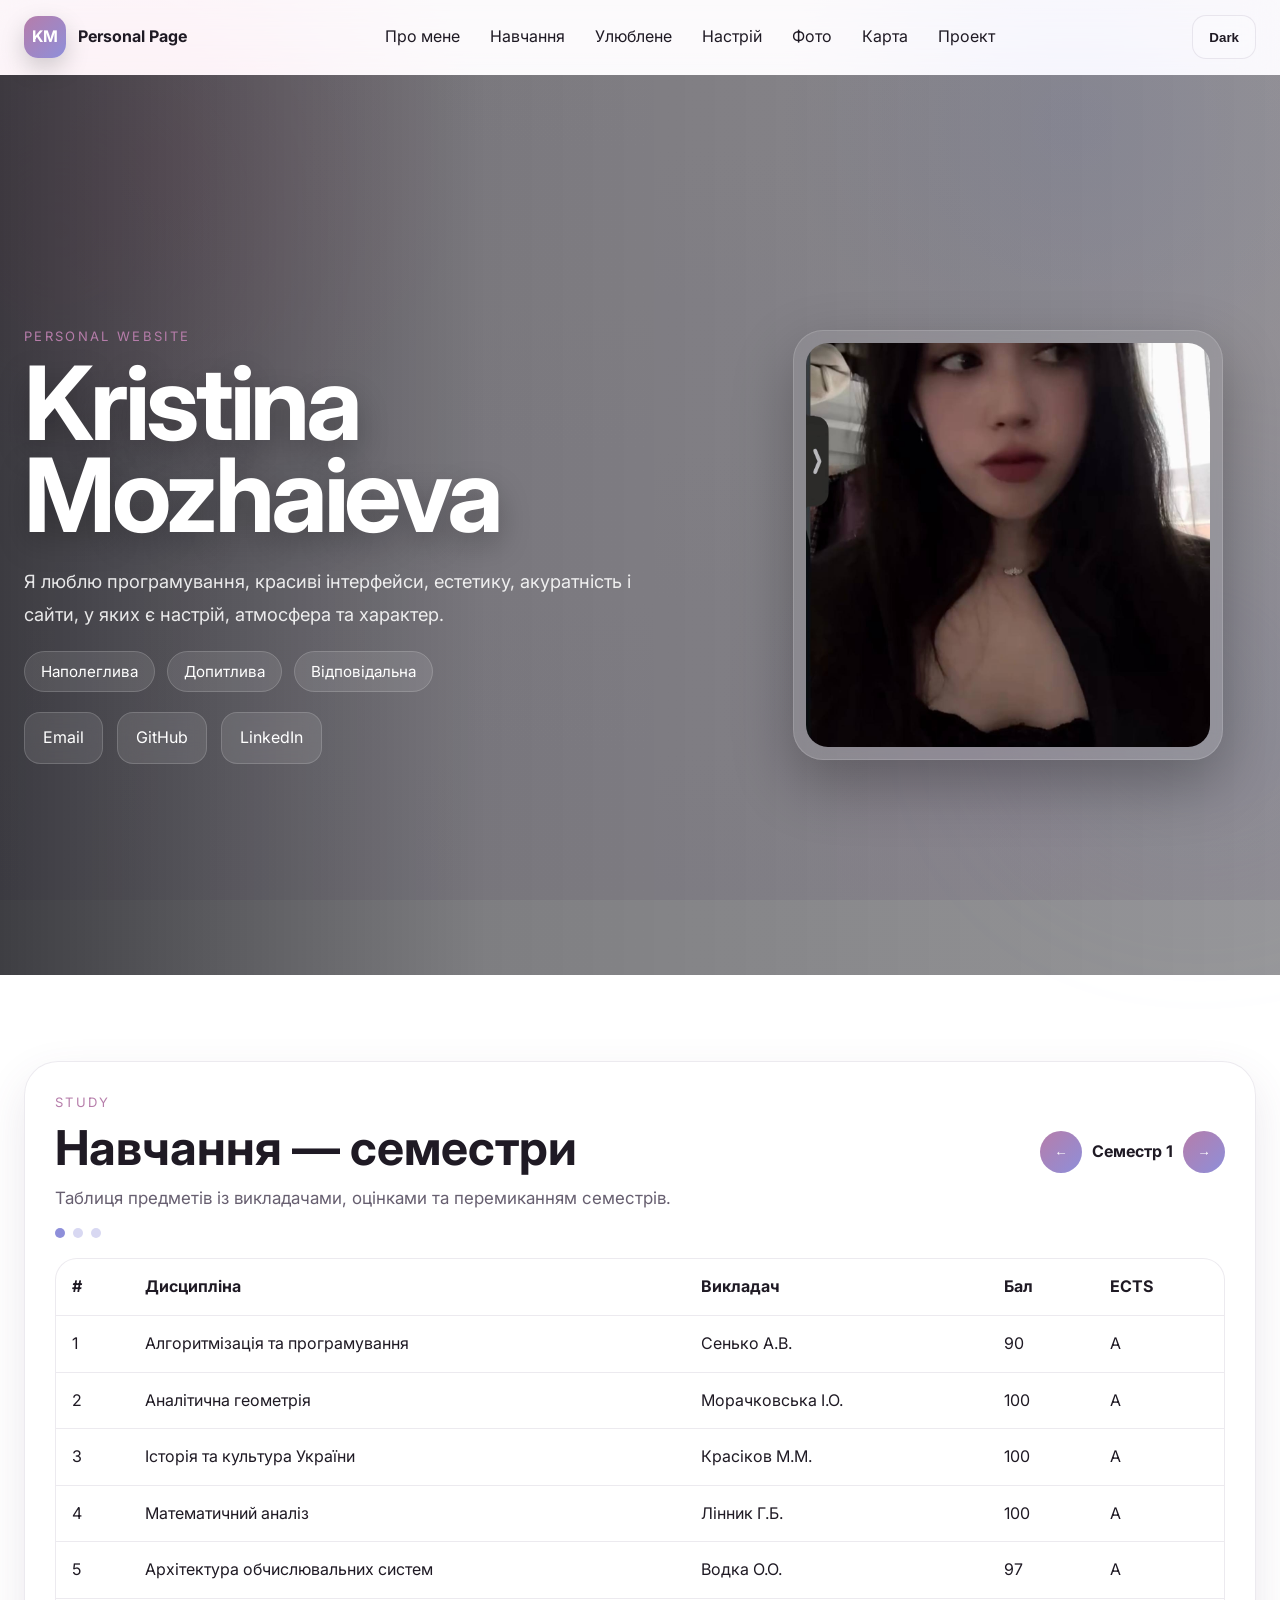
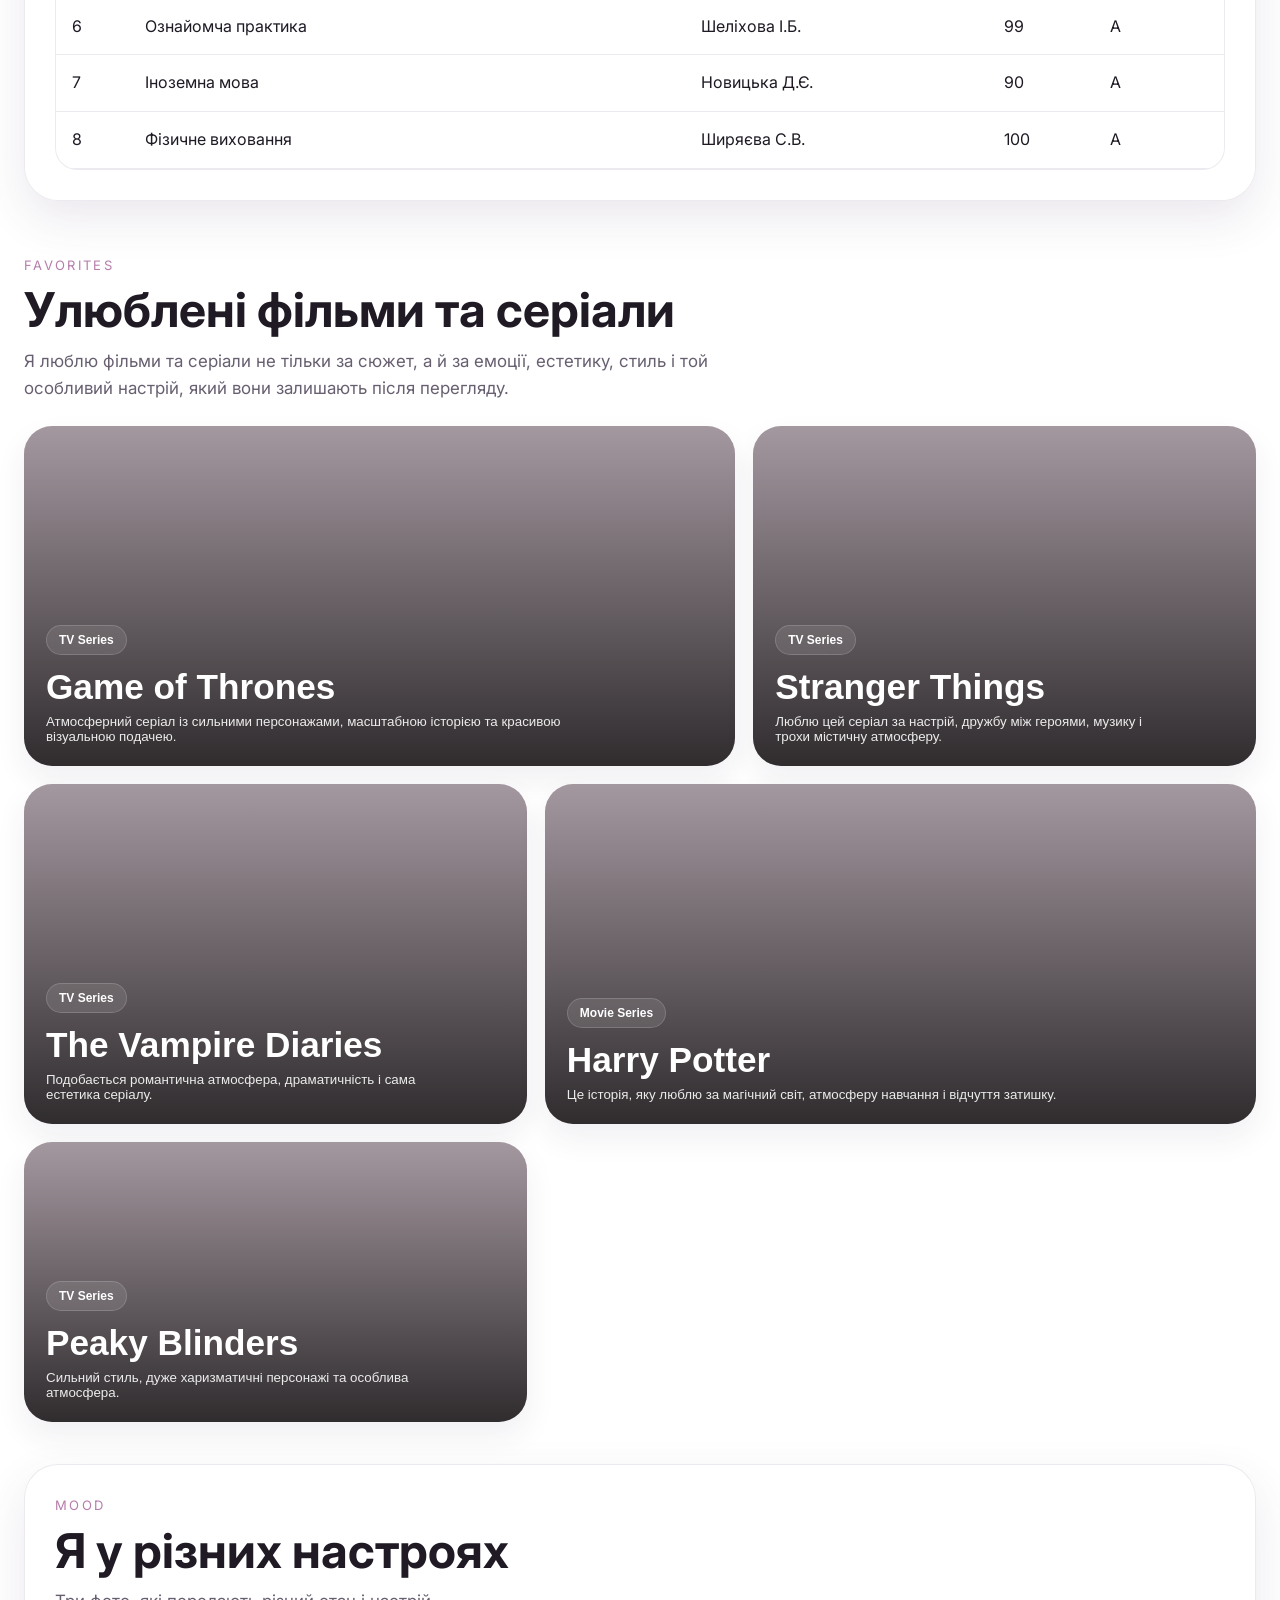
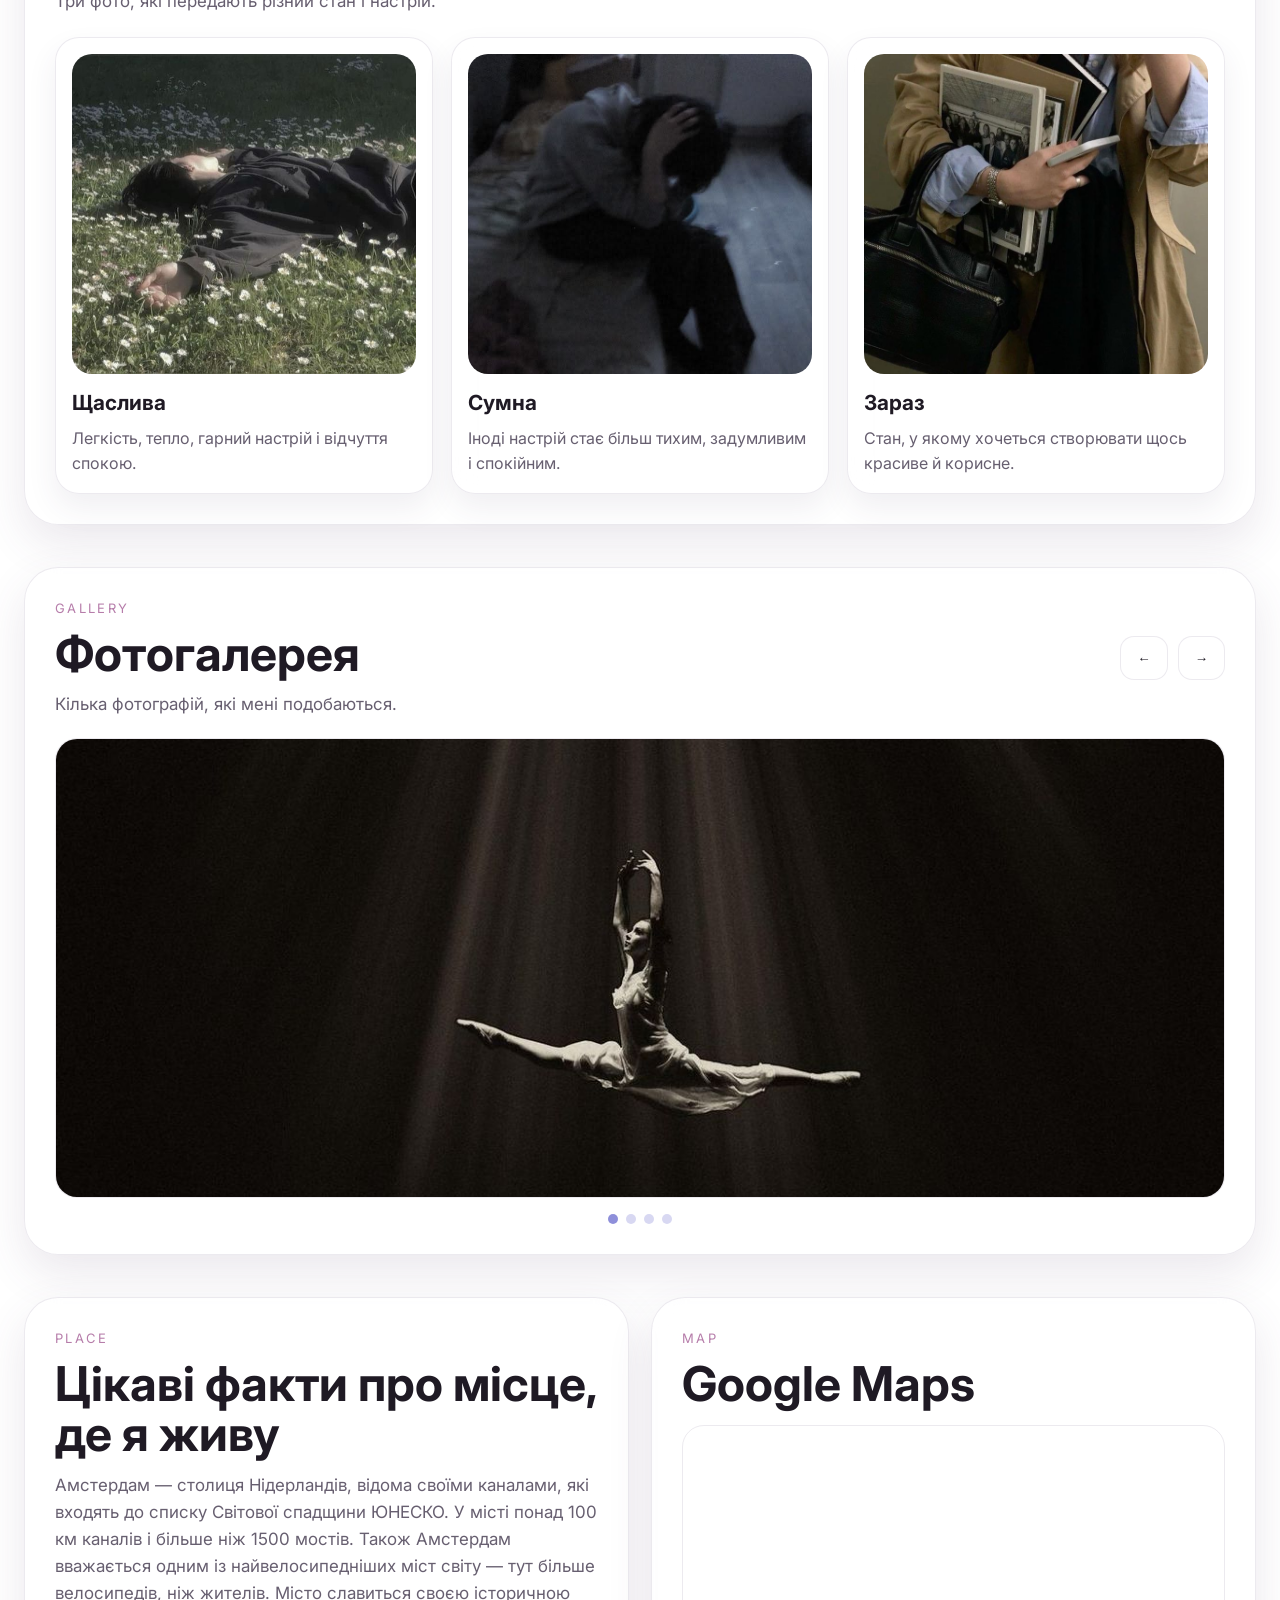
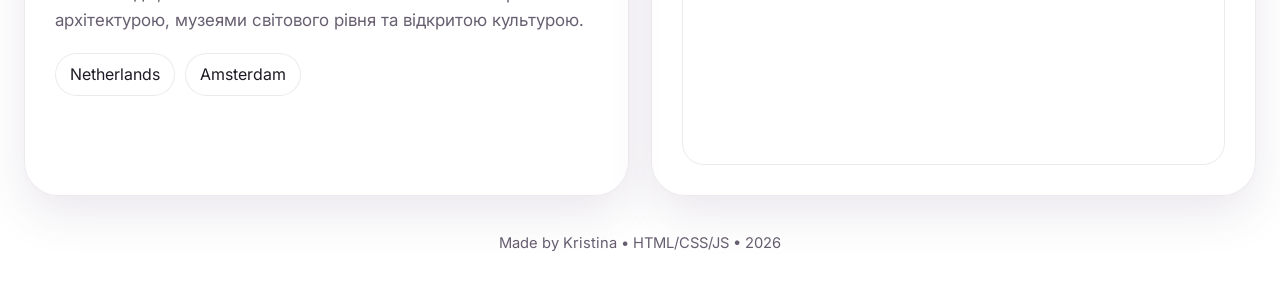
==== index.html @ d5c2a1b5 "Add projects desctiption" ====
<!doctype html>
<html lang="uk">
<head>
  <meta charset="utf-8">
  <meta name="viewport" content="width=device-width, initial-scale=1">
  <title>Kristina Mozhaieva | Personal Website</title>
  <meta
    name="description"
    content="Особиста сторінка Крістіни Можаєвої: навчання, улюблені фільми, настрій, фотогалерея та карта."
  >

  <link rel="preconnect" href="https://fonts.googleapis.com">
  <link rel="preconnect" href="https://fonts.gstatic.com" crossorigin>
  <link
    href="https://fonts.googleapis.com/css2?family=Inter:wght@400;500;600;700&display=swap"
    rel="stylesheet"
  >

  <link rel="stylesheet" href="styles.css">
  <script src="script.js" defer></script>
</head>

<body class="theme-light">
  <header class="topbar" id="top">
    <div class="container topbar__inner">
      <a class="brand" href="#top" aria-label="На початок">
        <span class="brand__logo">KM</span>
        <span class="brand__text">Personal Page</span>
      </a>

      <nav class="nav" id="siteNav" aria-label="Навігація">
        <a href="#about">Про мене</a>
        <a href="#study">Навчання</a>
        <a href="#favorites">Улюблене</a>
        <a href="#moods">Настрій</a>
        <a href="#slideshow">Фото</a>
        <a href="#place">Карта</a>
        <a href="project.html">Проект</a>
      </nav>

      <div class="actions">
        <button
          class="btn btn--ghost"
          id="themeBtn"
          type="button"
          aria-pressed="false"
        >
          <span id="themeBtnText">Dark</span>
        </button>

        <button
          class="burger"
          id="burgerBtn"
          type="button"
          aria-label="Відкрити меню"
          aria-expanded="false"
          aria-controls="siteNav"
        >
          <span></span>
          <span></span>
          <span></span>
        </button>
      </div>
    </div>
  </header>

  <main>
    <!-- HERO -->
    <section class="hero" id="about">
      <div class="hero__bg" aria-hidden="true">
        <video class="hero__bgVideo" autoplay muted loop playsinline>
          <source src="video/hero-bg.mp4" type="video/mp4">
        </video>
        <div class="hero__bgOverlay"></div>
      </div>

      <div class="container hero__container">
        <div class="hero__content reveal">
          <div class="hero__left">
            <p class="sectionKicker">Personal Website</p>

            <h1 class="hero__title">
              Kristina<br>Mozhaieva
            </h1>

            <p class="hero__lead">
              Я люблю програмування, красиві інтерфейси, естетику, акуратність і сайти,
              у яких є настрій, атмосфера та характер.
            </p>

            <ul class="hero__chips" aria-label="Мої якості">
              <li><span>Наполеглива</span></li>
              <li><span>Допитлива</span></li>
              <li><span>Відповідальна</span></li>
            </ul>

            <div class="hero__links" aria-label="Мої посилання">
              <a href="mailto:kristinamozaeva776@gmail.com">Email</a>
              <a href="https://github.com/krikatletka" target="_blank" rel="noreferrer">GitHub</a>
              <a href="https://www.linkedin.com/in/kristina-mozhaieva-5092183a5/" target="_blank" rel="noreferrer">LinkedIn</a>
            </div>
          </div>

          <div class="hero__photoWrap reveal">
            <figure class="hero__photo">
              <img src="img/me.jpg" alt="Kristina Mozhaieva" loading="lazy">
            </figure>
          </div>
        </div>
      </div>
    </section>

    <div class="container pageFlow">
      <!-- STUDY -->
      <section class="section reveal" id="study" aria-labelledby="study-title">
        <div class="softSection">
          <div class="section__head">
            <div>
              <p class="sectionKicker">Study</p>
              <h2 class="sectionTitle" id="study-title">Навчання — семестри</h2>
              <p class="sectionText">
                Таблиця предметів із викладачами, оцінками та перемиканням семестрів.
              </p>
            </div>

            <div class="segmented" role="group" aria-label="Перемикач семестрів">
              <button class="segbtn" id="semPrev" type="button" aria-label="Попередній семестр">←</button>
              <div class="seglabel" id="semLabel">Семестр 1</div>
              <button class="segbtn" id="semNext" type="button" aria-label="Наступний семестр">→</button>
            </div>
          </div>

          <div class="dots" id="semDots" aria-label="Семестри"></div>

          <div class="tableWrap" role="region" aria-label="Таблиця предметів" tabindex="0">
            <table class="table">
              <thead>
                <tr>
                  <th scope="col">#</th>
                  <th scope="col">Дисципліна</th>
                  <th scope="col">Викладач</th>
                  <th scope="col">Бал</th>
                  <th scope="col">ECTS</th>
                </tr>
              </thead>
              <tbody id="studyBody"></tbody>
            </table>
          </div>
        </div>
      </section>

      <!-- FAVORITES -->
      <section class="cinema section reveal" id="favorites" aria-labelledby="favorites-title">
        <div class="cinema__intro">
          <p class="sectionKicker">Favorites</p>
          <h2 class="sectionTitle" id="favorites-title">Улюблені фільми та серіали</h2>
          <p class="sectionText">
            Я люблю фільми та серіали не тільки за сюжет, а й за емоції, естетику,
            стиль і той особливий настрій, який вони залишають після перегляду.
          </p>
        </div>

        <div class="movieGrid" id="favList" aria-live="polite"></div>
      </section>

      <!-- MOODS -->
      <section class="section reveal" id="moods" aria-labelledby="moods-title">
        <div class="softSection">
          <div class="section__head">
            <div>
              <p class="sectionKicker">Mood</p>
              <h2 class="sectionTitle" id="moods-title">Я у різних настроях</h2>
              <p class="sectionText">Три фото, які передають різний стан і настрій.</p>
            </div>
          </div>

          <div class="moodGrid">
            <figure class="photoCard lift">
              <div class="photo">
                <img src="img/happy.jpg" alt="Щасливий настрій" loading="lazy">
              </div>
              <figcaption>
                <strong>Щаслива</strong>
                <p class="muted">Легкість, тепло, гарний настрій і відчуття спокою.</p>
              </figcaption>
            </figure>

            <figure class="photoCard lift">
              <div class="photo">
                <img src="img/sad.jpg" alt="Сумний настрій" loading="lazy">
              </div>
              <figcaption>
                <strong>Сумна</strong>
                <p class="muted">Іноді настрій стає більш тихим, задумливим і спокійним.</p>
              </figcaption>
            </figure>

            <figure class="photoCard lift">
              <div class="photo">
                <img src="img/now.jpg" alt="Мій настрій зараз" loading="lazy">
              </div>
              <figcaption>
                <strong>Зараз</strong>
                <p class="muted">Стан, у якому хочеться створювати щось красиве й корисне.</p>
              </figcaption>
            </figure>
          </div>
        </div>
      </section>

      <!-- SLIDESHOW -->
      <section class="section reveal" id="slideshow" aria-labelledby="slideshow-title">
        <div class="softSection">
          <div class="section__head">
            <div>
              <p class="sectionKicker">Gallery</p>
              <h2 class="sectionTitle" id="slideshow-title">Фотогалерея</h2>
              <p class="sectionText">Кілька фотографій, які мені подобаються.</p>
            </div>

            <div class="sliderBtns" role="group" aria-label="Керування слайдером">
              <button class="btn btn--ghost" id="slidePrev" type="button" aria-label="Попередній слайд">←</button>
              <button class="btn btn--ghost" id="slideNext" type="button" aria-label="Наступний слайд">→</button>
            </div>
          </div>

          <div class="slider">
            <div class="slider__viewport" id="sliderViewport" aria-live="polite">
              <img class="slide is-active" src="img/slide1.jpg" alt="Слайд 1" loading="lazy">
              <img class="slide" src="img/slide2.jpg" alt="Слайд 2" loading="lazy">
              <img class="slide" src="img/slide3.jpg" alt="Слайд 3" loading="lazy">
              <img class="slide" src="img/slide4.jpg" alt="Слайд 4" loading="lazy">
            </div>

            <div class="dots dots--center" id="slideDots" aria-label="Навігація слайдера"></div>
          </div>
        </div>
      </section>

      <!-- PLACE -->
      <section class="section reveal" id="place" aria-labelledby="place-title">
        <div class="grid placeGrid">
          <div class="softSection">
            <p class="sectionKicker">Place</p>
            <h2 class="sectionTitle" id="place-title">Цікаві факти про місце, де я живу</h2>
            <p class="sectionText">
Амстердам — столиця Нідерландів, відома своїми каналами, які входять до списку
Світової спадщини ЮНЕСКО. У місті понад 100 км каналів і більше ніж 1500 мостів.
Також Амстердам вважається одним із найвелосипедніших міст світу — тут більше
велосипедів, ніж жителів. Місто славиться своєю історичною архітектурою,
музеями світового рівня та відкритою культурою.
</p>

            <div class="pillRow" aria-label="Локація">
              <span class="pill">Netherlands</span>
              <span class="pill">Amsterdam</span>
            </div>
          </div>

          <div class="softSection">
            <p class="sectionKicker">Map</p>
            <h2 class="sectionTitle">Google Maps</h2>

            <div class="map">
              <iframe
                title="Google Map"
                src="https://www.google.com/maps?q=Amsterdam&output=embed"
                loading="lazy"
                referrerpolicy="no-referrer-when-downgrade">
              </iframe>
            </div>
          </div>
        </div>
      </section>

      <footer class="footer">
        <p class="muted tiny">
          Made by Kristina • HTML/CSS/JS • <span id="year"></span>
        </p>
      </footer>
    </div>
  </main>
</body>
</html>
---- styles.css ----
/* =========================
   1. RESET / BASE
========================= */

* {
  box-sizing: border-box;
  margin: 0;
  padding: 0;
}

html {
  scroll-behavior: smooth;
}

img {
  display: block;
  max-width: 100%;
}

a {
  color: inherit;
  text-decoration: none;
}

body {
  min-height: 100vh;
  font-family: Inter, Arial, sans-serif;
  line-height: 1.6;
  background: var(--bg);
  color: var(--text);
  background-attachment: fixed;
  transition: background 0.35s ease, color 0.35s ease;
}

body.modal-open {
  overflow: hidden;
}

/* decorative background blobs */
body::before,
body::after {
  content: "";
  position: fixed;
  border-radius: 50%;
  filter: blur(90px);
  z-index: -1;
  opacity: 0.5;
}

body::before {
  width: 260px;
  height: 260px;
  top: 100px;
  left: -70px;
  background: rgba(255, 190, 220, 0.45);
}

body::after {
  width: 320px;
  height: 320px;
  right: -80px;
  bottom: 50px;
  background: rgba(195, 205, 255, 0.35);
}

/* =========================
   2. TOKENS / THEME
========================= */

:root {
  --container: 1280px;

  --radius-xl: 34px;
  --radius-lg: 26px;
  --radius-md: 18px;
  --radius-sm: 14px;

  --transition: 0.3s ease;
}

.theme-light {
  --bg:
    radial-gradient(circle at 12% 18%, rgba(255, 205, 225, 0.48), transparent 24%),
    radial-gradient(circle at 84% 14%, rgba(214, 220, 255, 0.42), transparent 22%),
    radial-gradient(circle at 75% 78%, rgba(242, 220, 255, 0.34), transparent 20%),
    linear-gradient(180deg, #f8f4f8 0%, #f2eef5 100%);
  --text: #1f1a24;
  --muted: #675f70;
  --card: rgba(255, 255, 255, 0.62);
  --card-strong: rgba(255, 255, 255, 0.78);
  --border: rgba(100, 82, 124, 0.12);
  --accent: #b67daa;
  --accent-2: #8e8fda;
  --shadow: 0 18px 45px rgba(88, 68, 105, 0.12);
  --shadow-soft: 0 14px 30px rgba(70, 55, 85, 0.08);
  --topbar: rgba(255, 255, 255, 0.52);
  --pill-bg: rgba(255, 255, 255, 0.72);
  --cinema-bg:
    linear-gradient(rgba(14, 13, 18, 0.55), rgba(14, 13, 18, 0.75)),
    url("img/cinema-fallback.jpg") center/cover no-repeat;
}

.theme-dark {
  --bg:
    radial-gradient(circle at 12% 18%, rgba(182, 125, 170, 0.15), transparent 24%),
    radial-gradient(circle at 84% 14%, rgba(142, 143, 218, 0.12), transparent 22%),
    radial-gradient(circle at 75% 78%, rgba(180, 180, 255, 0.09), transparent 20%),
    linear-gradient(180deg, #101017 0%, #15131c 100%);
  --text: #f4f1f7;
  --muted: #b9b2c2;
  --card: rgba(28, 27, 36, 0.56);
  --card-strong: rgba(32, 31, 42, 0.76);
  --border: rgba(255, 255, 255, 0.08);
  --accent: #e0b7d4;
  --accent-2: #acb0ff;
  --shadow: 0 18px 45px rgba(0, 0, 0, 0.26);
  --shadow-soft: 0 14px 30px rgba(0, 0, 0, 0.18);
  --topbar: rgba(18, 18, 24, 0.5);
  --pill-bg: rgba(255, 255, 255, 0.05);
  --cinema-bg:
    linear-gradient(rgba(10, 10, 14, 0.62), rgba(10, 10, 14, 0.82)),
    url("img/cinema-fallback.jpg") center/cover no-repeat;
}


/* =========================
   3. LAYOUT
========================= */

.container {
  width: min(var(--container), calc(100% - 48px));
  margin: 0 auto;
}

.pageFlow {
  padding-top: 44px;
  padding-bottom: 30px;
}

.section {
  margin-top: 42px;
}

.grid {
  display: grid;
  gap: 22px;
}

.placeGrid {
  grid-template-columns: 1fr 1fr;
}

/* =========================
   4. UTILITIES
========================= */

.muted {
  color: var(--muted);
}

.tiny {
  font-size: 0.92rem;
}

.lift {
  transition: transform var(--transition), box-shadow var(--transition);
}

.lift:hover {
  transform: translateY(-6px);
  box-shadow: var(--shadow);
}

.sectionKicker {
  margin-bottom: 10px;
  font-size: 13px;
  letter-spacing: 0.18em;
  text-transform: uppercase;
  color: var(--accent);
}

.sectionTitle {
  margin-bottom: 12px;
  font-size: clamp(2rem, 4vw, 3rem);
  line-height: 1.05;
  font-weight: 700;
}

.sectionText {
  max-width: 720px;
  font-size: 1.06rem;
  color: var(--muted);
}

.section__head {
  display: flex;
  justify-content: space-between;
  align-items: center;
  gap: 16px;
  flex-wrap: wrap;
}

/* reusable soft/glass surfaces */
.glassBlock,
.softSection,
.introBlock,
.photoCard,
.slider__viewport,
.tableWrap,
.modal__card {
  border: 1px solid var(--border);
  backdrop-filter: blur(16px);
}

.glassBlock,
.softSection,
.introBlock {
  background: var(--card);
  border-radius: var(--radius-xl);
  box-shadow: var(--shadow);
}

.softSection {
  padding: 30px;
}

.introBlock {
  padding: 34px;
}

.photoCard,
.slider__viewport,
.tableWrap,
.modal__card {
  background: var(--card-strong);
}

.tableWrap,
.slider__viewport {
  border-radius: 22px;
}

.photoCard {
  padding: 16px;
  border-radius: 24px;
  box-shadow: var(--shadow-soft);
}

.modal__card {
  border-radius: 30px;
  box-shadow: var(--shadow);
}

/* common media fill */
.hero__bgVideo,
.movieCard__video,
.slide,
.photo img,
.modal__img img,
.hero__photo img {
  width: 100%;
  height: 100%;
  object-fit: cover;
}

/* common overlays */
.hero__bg,
.hero__bgOverlay,
.movieCard__media,
.movieCard__overlay,
.modal__backdrop {
  position: absolute;
  inset: 0;
}

/* =========================
   5. COMPONENTS
========================= */

/* buttons */
.btn {
  min-height: 44px;
  padding: 0 16px;
  border: none;
  border-radius: var(--radius-sm);
  cursor: pointer;
  font-weight: 600;
  color: #fff;
  background: linear-gradient(135deg, var(--accent), var(--accent-2));
  box-shadow: var(--shadow-soft);
  transition:
    transform var(--transition),
    opacity var(--transition),
    box-shadow var(--transition),
    background var(--transition);
}

.btn:hover {
  transform: translateY(-2px);
  opacity: 0.96;
}

.btn--ghost {
  background: rgba(255, 255, 255, 0.18);
  color: var(--text);
  border: 1px solid var(--border);
  box-shadow: none;
}

.btn--ghost:hover {
  background: rgba(255, 255, 255, 0.28);
}

/* segmented controls */
.segmented {
  display: flex;
  align-items: center;
  gap: 10px;
}

.segbtn {
  width: 42px;
  height: 42px;
  border: none;
  border-radius: 50%;
  cursor: pointer;
  color: white;
  background: linear-gradient(135deg, var(--accent), var(--accent-2));
}

.seglabel {
  font-weight: 700;
}

/* dots */
.dots {
  display: flex;
  gap: 8px;
  margin-top: 16px;
}

.dots--center {
  justify-content: center;
}

.dotbtn {
  width: 10px;
  height: 10px;
  border: none;
  border-radius: 50%;
  cursor: pointer;
  background: var(--accent-2);
  opacity: 0.35;
}

.dotbtn.is-active {
  opacity: 1;
}

/* pills */
.pillRow {
  display: flex;
  flex-wrap: wrap;
  gap: 10px;
  margin-top: 18px;
}

.pill {
  padding: 8px 14px;
  border-radius: 999px;
  background: var(--pill-bg);
  border: 1px solid var(--border);
}

/* burger */
.burger {
  display: none;
  width: 46px;
  height: 46px;
  padding: 0;
  border: 1px solid rgba(255, 255, 255, 0.14);
  border-radius: var(--radius-sm);
  background: rgba(255, 255, 255, 0.08);
  color: #fff;
  cursor: pointer;
  align-items: center;
  justify-content: center;
  flex-direction: column;
  gap: 5px;
}

.burger span {
  display: block;
  width: 20px;
  height: 2px;
  border-radius: 2px;
  background: currentColor;
}

/* =========================
   6. TOPBAR
========================= */

.topbar {
  position: sticky;
  top: 0;
  z-index: 100;
  backdrop-filter: blur(18px);
  background: var(--topbar);
  border-bottom: 1px solid rgba(255, 255, 255, 0.08);
}

.topbar__inner {
  min-height: 74px;
  display: flex;
  align-items: center;
  justify-content: space-between;
  gap: 18px;
}

.brand {
  display: flex;
  align-items: center;
  gap: 12px;
  color: var(--text);
  font-weight: 700;
}

.brand__logo {
  width: 42px;
  height: 42px;
  display: grid;
  place-items: center;
  border-radius: 14px;
  background: linear-gradient(135deg, var(--accent), var(--accent-2));
  color: #fff;
  box-shadow: 0 10px 24px rgba(0, 0, 0, 0.18);
}

.brand__text {
  font-size: 1rem;
  color: var(--text);
}

.nav {
  display: flex;
  align-items: center;
  gap: 6px;
  flex-wrap: wrap;
}

.nav a {
  padding: 8px 12px;
  border-radius: 999px;
  color: var(--text);
  transition:
    background var(--transition),
    color var(--transition),
    transform var(--transition);
}

.nav a:hover {
  background: rgba(255, 255, 255, 0.22);
  color: var(--text);
  transform: translateY(-1px);
}

.actions {
  display: flex;
  align-items: center;
}

/* =========================
   7. HERO
========================= */

.hero {
  position: relative;
  min-height: 100vh;
  overflow: hidden;
}

.hero__bg {
  z-index: 0;
  overflow: hidden;
}

.hero__bgOverlay {
  background:
    linear-gradient(
      90deg,
      rgba(8, 8, 14, 0.78) 0%,
      rgba(8, 8, 14, 0.52) 38%,
      rgba(8, 8, 14, 0.42) 100%
    );
}

.hero__container {
  position: relative;
  z-index: 1;
  min-height: 100vh;
  display: flex;
  align-items: center;
  padding-top: 110px;
  padding-bottom: 70px;
}

.hero__content {
  width: 100%;
  display: grid;
  grid-template-columns: 1.15fr 0.85fr;
  align-items: center;
  gap: 64px;
}

.hero__left {
  max-width: 720px;
  padding: 0;
  background: transparent;
  border: none;
  box-shadow: none;
  backdrop-filter: none;
}

.hero__title {
  margin-bottom: 24px;
  font-size: clamp(4rem, 8vw, 7rem);
  line-height: 0.9;
  font-weight: 700;
  letter-spacing: -0.04em;
  color: #fff;
  text-shadow: 0 12px 30px rgba(0, 0, 0, 0.28);
}

.hero__lead {
  max-width: 620px;
  margin-bottom: 28px;
  font-size: 1.14rem;
  line-height: 1.8;
  color: rgba(255, 255, 255, 0.88);
}

.hero__chips {
  display: flex;
  flex-wrap: wrap;
  gap: 12px;
  margin-bottom: 28px;
}

.hero__chips span,
.hero__links a,
.movieCard__tag {
  background: rgba(255, 255, 255, 0.1);
  border: 1px solid rgba(255, 255, 255, 0.16);
  backdrop-filter: blur(10px);
  color: #fff;
}

.hero__chips span {
  padding: 10px 16px;
  border-radius: 999px;
  font-size: 0.95rem;
}

.hero__quote {
  max-width: 560px;
  margin-bottom: 24px;
  padding: 18px 20px;
  border-radius: 22px;
  background: rgba(255, 255, 255, 0.08);
  border: 1px solid rgba(255, 255, 255, 0.14);
}

.hero__quote p {
  margin-bottom: 6px;
  color: #fff;
  font-size: 1.05rem;
}

.hero__quote footer {
  color: rgba(255, 255, 255, 0.72);
}

.hero__links {
  display: flex;
  flex-wrap: wrap;
  gap: 14px;
}

.hero__links a {
  padding: 12px 18px;
  border-radius: 16px;
  transition:
    transform var(--transition),
    background var(--transition),
    border-color var(--transition);
}

.hero__links a:hover {
  transform: translateY(-2px);
  background: rgba(255, 255, 255, 0.16);
  border-color: rgba(255, 255, 255, 0.28);
}

.hero__photoWrap {
  display: flex;
  justify-content: center;
  align-items: center;
}

.hero__photo {
  width: min(100%, 430px);
  aspect-ratio: 1 / 1;
  padding: 12px;
  overflow: hidden;
  border-radius: 30px;
  background: rgba(255, 255, 255, 0.08);
  border: 1px solid rgba(255, 255, 255, 0.14);
  backdrop-filter: blur(12px);
  box-shadow: 0 24px 60px rgba(0, 0, 0, 0.28);
}

.hero__photo img {
  border-radius: 22px;
}

/* =========================
   8. TABLE / STUDY
========================= */

.tableWrap {
  overflow: auto;
  margin-top: 20px;
}

.table {
  width: 100%;
  min-width: 760px;
  border-collapse: collapse;
}

.table th,
.table td {
  padding: 15px 16px;
  text-align: left;
  border-bottom: 1px solid var(--border);
}

.table th {
  background: rgba(255, 255, 255, 0.16);
  color: var(--text);
}

/* =========================
   9. CINEMA
========================= */

.cinema {
  margin-top: 54px;
}

.cinema__intro {
  margin-bottom: 24px;
}

.cinemaHero {
  position: relative;
  min-height: 420px;
  margin-bottom: 24px;
  overflow: hidden;
  border-radius: 34px;
  background: var(--cinema-bg);
  box-shadow: var(--shadow);
}

.cinemaHero__overlay {
  position: absolute;
  inset: 0;
  background: linear-gradient(to right, rgba(10, 10, 14, 0.66), rgba(10, 10, 14, 0.22));
}

.cinemaHero__content {
  position: relative;
  z-index: 1;
  max-width: 660px;
  padding: 56px;
  color: white;
}

.cinemaHero__content h3 {
  margin-bottom: 14px;
  font-size: clamp(2rem, 4vw, 3rem);
  line-height: 1.03;
}

.cinemaHero__content p {
  color: rgba(255, 255, 255, 0.88);
  font-size: 1.05rem;
}

/* =========================
   10. MOVIES
========================= */

.movieGrid {
  display: grid;
  grid-template-columns: repeat(12, 1fr);
  gap: 18px;
}

.movieCard {
  position: relative;
  overflow: hidden;
  border: none;
  border-radius: 28px;
  cursor: pointer;
  color: white;
  text-align: left;
  background: #d8c8d2;
  box-shadow: var(--shadow-soft);
  transition: transform var(--transition), box-shadow var(--transition);
}

.movieCard:hover {
  transform: translateY(-6px);
  box-shadow: var(--shadow);
}

.movieCard--large {
  grid-column: span 7;
  min-height: 340px;
}

.movieCard--small {
  grid-column: span 5;
  min-height: 280px;
}

.movieCard__overlay {
  background: linear-gradient(to top, rgba(0, 0, 0, 0.78), rgba(0, 0, 0, 0.24));
}

.movieCard__content {
  position: relative;
  z-index: 1;
  height: 100%;
  display: flex;
  flex-direction: column;
  justify-content: flex-end;
  padding: 22px;
}

.movieCard__tag {
  display: inline-block;
  align-self: flex-start;
  margin-bottom: 14px;
  padding: 7px 12px;
  border-radius: 999px;
  font-size: 12px;
  font-weight: 700;
}

.movieCard h3 {
  margin-bottom: 8px;
  font-size: clamp(1.6rem, 3vw, 2.2rem);
  line-height: 1.05;
}

.movieCard p {
  max-width: 88%;
  color: rgba(255, 255, 255, 0.9);
}

/* =========================
   11. MOODS / PHOTOS
========================= */

.moodGrid {
  display: grid;
  grid-template-columns: repeat(3, 1fr);
  gap: 18px;
  margin-top: 22px;
}

.photo {
  height: 320px;
  overflow: hidden;
  border-radius: 20px;
  background: linear-gradient(135deg, #f1dcea, #ddd8ff);
}

.photoCard figcaption {
  margin-top: 12px;
}

.photoCard figcaption strong {
  display: block;
  margin-bottom: 6px;
  font-size: 1.3rem;
}

/* =========================
   12. SLIDER
========================= */

.slider {
  margin-top: 20px;
}

.slider__viewport {
  position: relative;
  height: 460px;
  overflow: hidden;
}

.slide {
  position: absolute;
  inset: 0;
  opacity: 0;
  transition: opacity 0.4s ease;
}

.slide.is-active {
  opacity: 1;
}

.sliderBtns {
  display: flex;
  gap: 10px;
}

/* =========================
   13. PLACE / MAP
========================= */

.map {
  margin-top: 16px;
  height: 340px;
  overflow: hidden;
  border-radius: 22px;
  border: 1px solid var(--border);
}

.map iframe {
  width: 100%;
  height: 100%;
  border: none;
}

/* =========================
   14. MODAL
========================= */

.modal {
  position: fixed;
  inset: 0;
  z-index: 999;
  display: grid;
  place-items: center;
  padding: 20px;
}

.modal__backdrop {
  background: rgba(10, 10, 14, 0.72);
  backdrop-filter: blur(8px);
}

.modal__card {
  position: relative;
  z-index: 1;
  width: min(980px, 100%);
  max-height: 90vh;
  overflow: auto;
  padding: 24px;
}

.modal__close {
  position: absolute;
  top: 12px;
  right: 12px;
  width: 42px;
  height: 42px;
  border: none;
  border-radius: 14px;
  cursor: pointer;
  color: #fff;
  background: linear-gradient(135deg, var(--accent), var(--accent-2));
}

.modal__head {
  padding-right: 50px;
}

.modal__title {
  margin: 10px 0;
  font-size: clamp(1.9rem, 4vw, 2.6rem);
}

.modal__desc {
  margin-bottom: 14px;
  color: var(--muted);
}

.modal__why {
  margin-bottom: 18px;
  padding: 16px;
  border-radius: 18px;
  background: rgba(255, 255, 255, 0.14);
  border: 1px solid var(--border);
}

.modal__grid {
  display: grid;
  grid-template-columns: repeat(3, 1fr);
  gap: 12px;
  margin-top: 16px;
}

.modal__img {
  height: 190px;
  overflow: hidden;
  border-radius: 18px;
  background: linear-gradient(135deg, #f1d9e8, #ddd8ff);
}

.modal__actions {
  margin-top: 18px;
  display: flex;
  justify-content: flex-end;
  gap: 10px;
  flex-wrap: wrap;
}

/* =========================
   15. FOOTER
========================= */

.footer {
  text-align: center;
  padding: 36px 0 20px;
}

/* =========================
   16. REVEAL
========================= */

.reveal {
  opacity: 0;
  transform: translateY(36px);
  transition: opacity 0.8s ease, transform 0.8s ease;
}

.reveal.is-visible {
  opacity: 1;
  transform: translateY(0);
}

/* =========================
   17. RESPONSIVE ≤ 1050px
========================= */

@media (max-width: 1050px) {
  .placeGrid,
  .moodGrid,
  .modal__grid {
    grid-template-columns: 1fr;
  }

  .movieGrid {
    grid-template-columns: 1fr;
  }

  .movieCard,
  .movieCard--large,
  .movieCard--small {
    grid-column: auto;
    min-height: 300px;
  }

  .hero__content {
    grid-template-columns: 1fr;
    gap: 38px;
  }

  .hero__container {
    min-height: auto;
    padding-top: 130px;
    padding-bottom: 80px;
  }

  .hero__left {
    max-width: 100%;
  }

  .hero__photo {
    width: min(100%, 380px);
  }
}

/* =========================
   18. RESPONSIVE ≤ 760px
========================= */

@media (max-width: 760px) {
  /* layout */
  .container {
    width: min(100% - 24px, var(--container));
  }

  /* topbar */
  .topbar__inner {
    min-height: 74px;
    padding: 10px 0;
    position: relative;
    flex-direction: row;
    align-items: center;
    justify-content: space-between;
    gap: 12px;
  }

  .brand__logo {
    width: 40px;
    height: 40px;
    border-radius: 12px;
    font-size: 16px;
  }

  .brand__text {
    font-size: 0.95rem;
  }

  .burger {
    display: inline-flex;
    flex-shrink: 0;
  }

  .nav {
    display: none;
    position: absolute;
    top: calc(100% + 8px);
    left: 0;
    right: 0;
    width: 100%;
    flex-direction: column;
    align-items: stretch;
    gap: 6px;
    padding: 10px;
    border-radius: 20px;
    background: rgba(18, 18, 24, 0.96);
    border: 1px solid rgba(255, 255, 255, 0.08);
    box-shadow: 0 18px 40px rgba(0, 0, 0, 0.28);
  }

  .nav.is-open {
    display: flex;
  }

  .nav a {
    padding: 12px 14px;
    border-radius: 14px;
  }

  /* sections */
  .softSection,
  .introBlock {
    padding: 22px;
  }

  /* hero */
  .hero {
    min-height: auto;
  }

  .hero__container {
    padding-top: 110px;
    padding-bottom: 50px;
  }

  .hero__content {
    gap: 28px;
  }

  .hero__title {
    font-size: 3rem;
  }

  .hero__lead {
    font-size: 1rem;
    line-height: 1.7;
  }

  .hero__chips {
    gap: 10px;
  }

  .hero__chips span {
    padding: 9px 14px;
    font-size: 0.9rem;
  }

  .hero__links {
    gap: 10px;
  }

  .hero__links a {
    padding: 10px 14px;
    border-radius: 14px;
  }

  .hero__photo {
    width: min(100%, 320px);
    border-radius: 24px;
  }

  .hero__photo img {
    border-radius: 18px;
  }

  /* cinema */
  .cinemaHero {
    min-height: 320px;
  }

  .cinemaHero__content {
    padding: 28px;
  }

  /* media blocks */
  .slider__viewport {
    height: 260px;
  }

  .photo {
    height: 250px;
  }

  /* modal */
  .modal__card {
    padding: 18px;
  }
}
.hero__chips {
  display: flex;
  flex-wrap: wrap;
  gap: 12px;
  margin: 0 0 28px;
  padding: 0;
  list-style: none;
}

.hero__chips li {
  margin: 0;
  padding: 0;
}


/* =========================
   19. PROJECT PAGE
========================= */

.projectModelWrap {
  width: 100%;
  margin-top: 22px;
  overflow: hidden;
  border-radius: 24px;
  border: 1px solid var(--border);
  background: var(--card-strong);
  box-shadow: var(--shadow-soft);
}

.projectModel {
  display: block;
  width: 100%;
  height: 560px;
  border: none;
}

.miniProjectsRow {
  margin-top: 24px;
  display: flex;
  gap: 18px;
  overflow-x: auto;
  padding-bottom: 8px;
  scrollbar-width: none;
}

.miniProjectsRow::-webkit-scrollbar {
  display: none;
}

.miniProjectCard {
  min-width: 280px;
  max-width: 280px;
  border: 1px solid rgba(255, 255, 255, 0.08);
  border-radius: 24px;
  overflow: hidden;
  background: rgba(255, 255, 255, 0.04);
  color: inherit;
  padding: 0;
  cursor: pointer;
  text-align: left;
  transition: transform 0.25s ease, border-color 0.25s ease, background 0.25s ease;
}

.miniProjectCard:hover {
  transform: translateY(-4px);
  border-color: rgba(255, 255, 255, 0.18);
  background: rgba(255, 255, 255, 0.06);
}

.miniProjectThumb {
  height: 210px;
  background: linear-gradient(135deg, rgba(12, 12, 20, 1), rgba(4, 4, 10, 1));
  display: flex;
  align-items: center;
  justify-content: center;
  font-size: 24px;
  font-weight: 700;
  color: rgba(255, 255, 255, 0.7);
}

.miniProjectInfo {
  padding: 18px;
}

.miniProjectInfo h3 {
  margin: 0 0 8px;
  font-size: 22px;
}

.miniProjectInfo p {
  margin: 0;
  opacity: 0.82;
}

.projectModal {
  position: fixed;
  inset: 0;
  z-index: 999;

  display: none;
  align-items: center;
  justify-content: center;

  padding: 20px;
}

.projectModal.is-open {
  display: flex;
}

.projectModal__overlay {
  position: absolute;
  inset: 0;
  background: rgba(7, 7, 12, 0.72);
  backdrop-filter: blur(10px);
}

.projectModal__dialog {
  position: relative;
  width: min(1100px, calc(100% - 32px));
  max-height: calc(100vh - 40px);
  margin: 0;
  border-radius: 28px;
  overflow: hidden;
  background: linear-gradient(180deg, rgba(24, 24, 38, 0.98), rgba(14, 14, 24, 0.98));
  border: 1px solid rgba(255, 255, 255, 0.08);
  box-shadow: 0 24px 80px rgba(0, 0, 0, 0.45);
}

.projectModal__close {
  position: absolute;
  top: 18px;
  right: 18px;
  width: 46px;
  height: 46px;
  border-radius: 999px;
  border: 1px solid rgba(255, 255, 255, 0.10);
  background: rgba(255, 255, 255, 0.06);
  color: white;
  font-size: 28px;
  line-height: 1;
  cursor: pointer;
  z-index: 2;
}

.projectModal__grid {
  display: grid;
  grid-template-columns: 1.15fr 0.85fr;
  min-height: 620px;
}

.projectModal__viewer {
  background: radial-gradient(circle at center, rgba(45, 45, 68, 0.55), rgba(6, 6, 12, 1));
}

.projectModal__viewer model-viewer {
  width: 100%;
  height: 100%;
  min-height: 620px;
  display: block;
}

.projectModal__content {
  padding: 72px 32px 32px;
  display: flex;
  flex-direction: column;
  justify-content: center;
}

.projectModal__title {
  margin: 0 0 18px;
  font-size: 38px;
  line-height: 1.1;
}

.projectModal__text {
  margin: 0 0 24px;
  line-height: 1.7;
  opacity: 0.9;
  font-size: 18px;
}

body.modal-open {
  overflow: hidden;
}

@media (max-width: 900px) {
  .projectModal__grid {
    grid-template-columns: 1fr;
  }

  .projectModal__viewer model-viewer {
    min-height: 320px;
    height: 320px;
  }

  .projectModal__content {
    padding: 28px 20px 24px;
  }

  .projectModal__title {
    font-size: 30px;
  }
}

@media (max-width: 760px) {
  .projectModel {
    height: 320px;
  }

  .miniProjectCard {
    min-width: 240px;
    max-width: 240px;
  }

  .miniProjectThumb {
    height: 180px;
    font-size: 20px;
  }

  .miniProjectInfo h3 {
    font-size: 20px;
  }
}

.miniProjectThumb {
  height: 210px;
  overflow: hidden;
  background: linear-gradient(135deg, rgba(12, 12, 20, 1), rgba(4, 4, 10, 1));
}

.miniProjectThumb img {
  width: 100%;
  height: 100%;
  object-fit: cover;
  display: block;
  transition: transform 0.4s ease;
}

.miniProjectCard:hover .miniProjectThumb img {
  transform: scale(1.06);
}
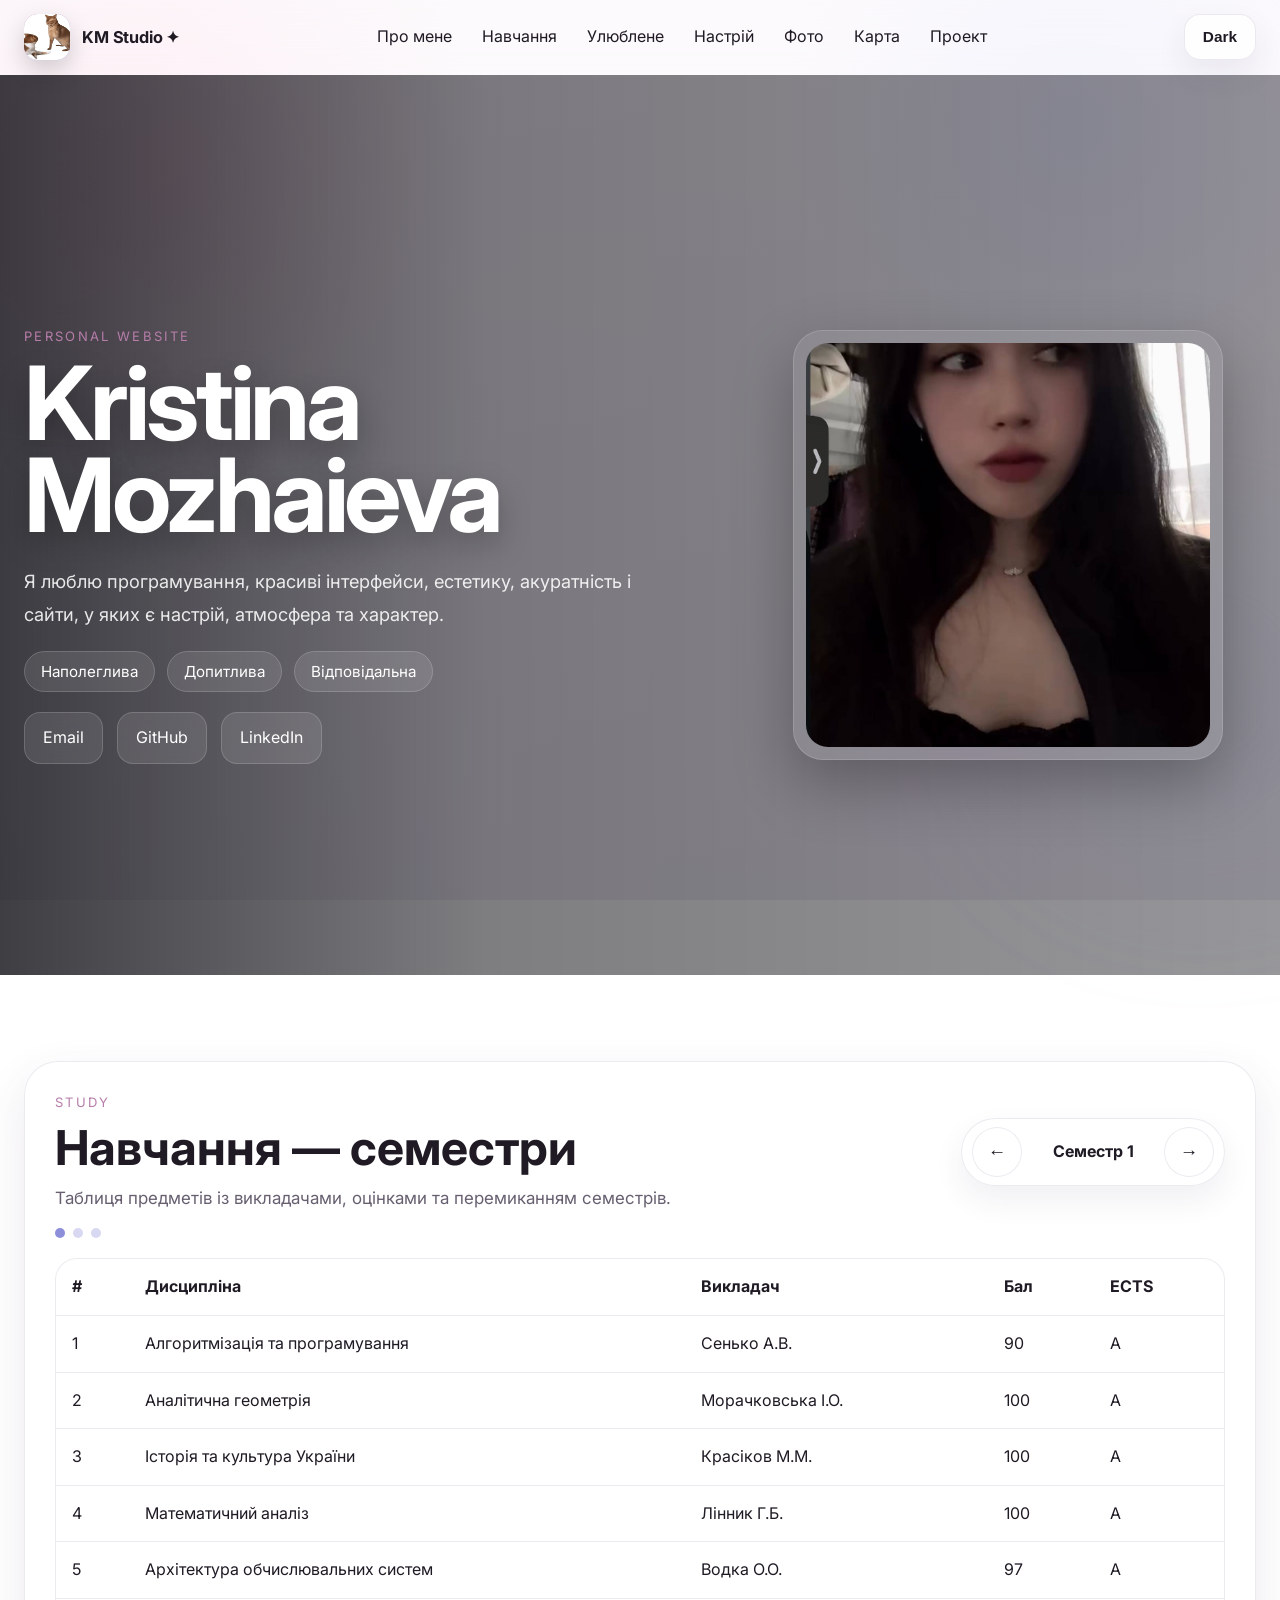
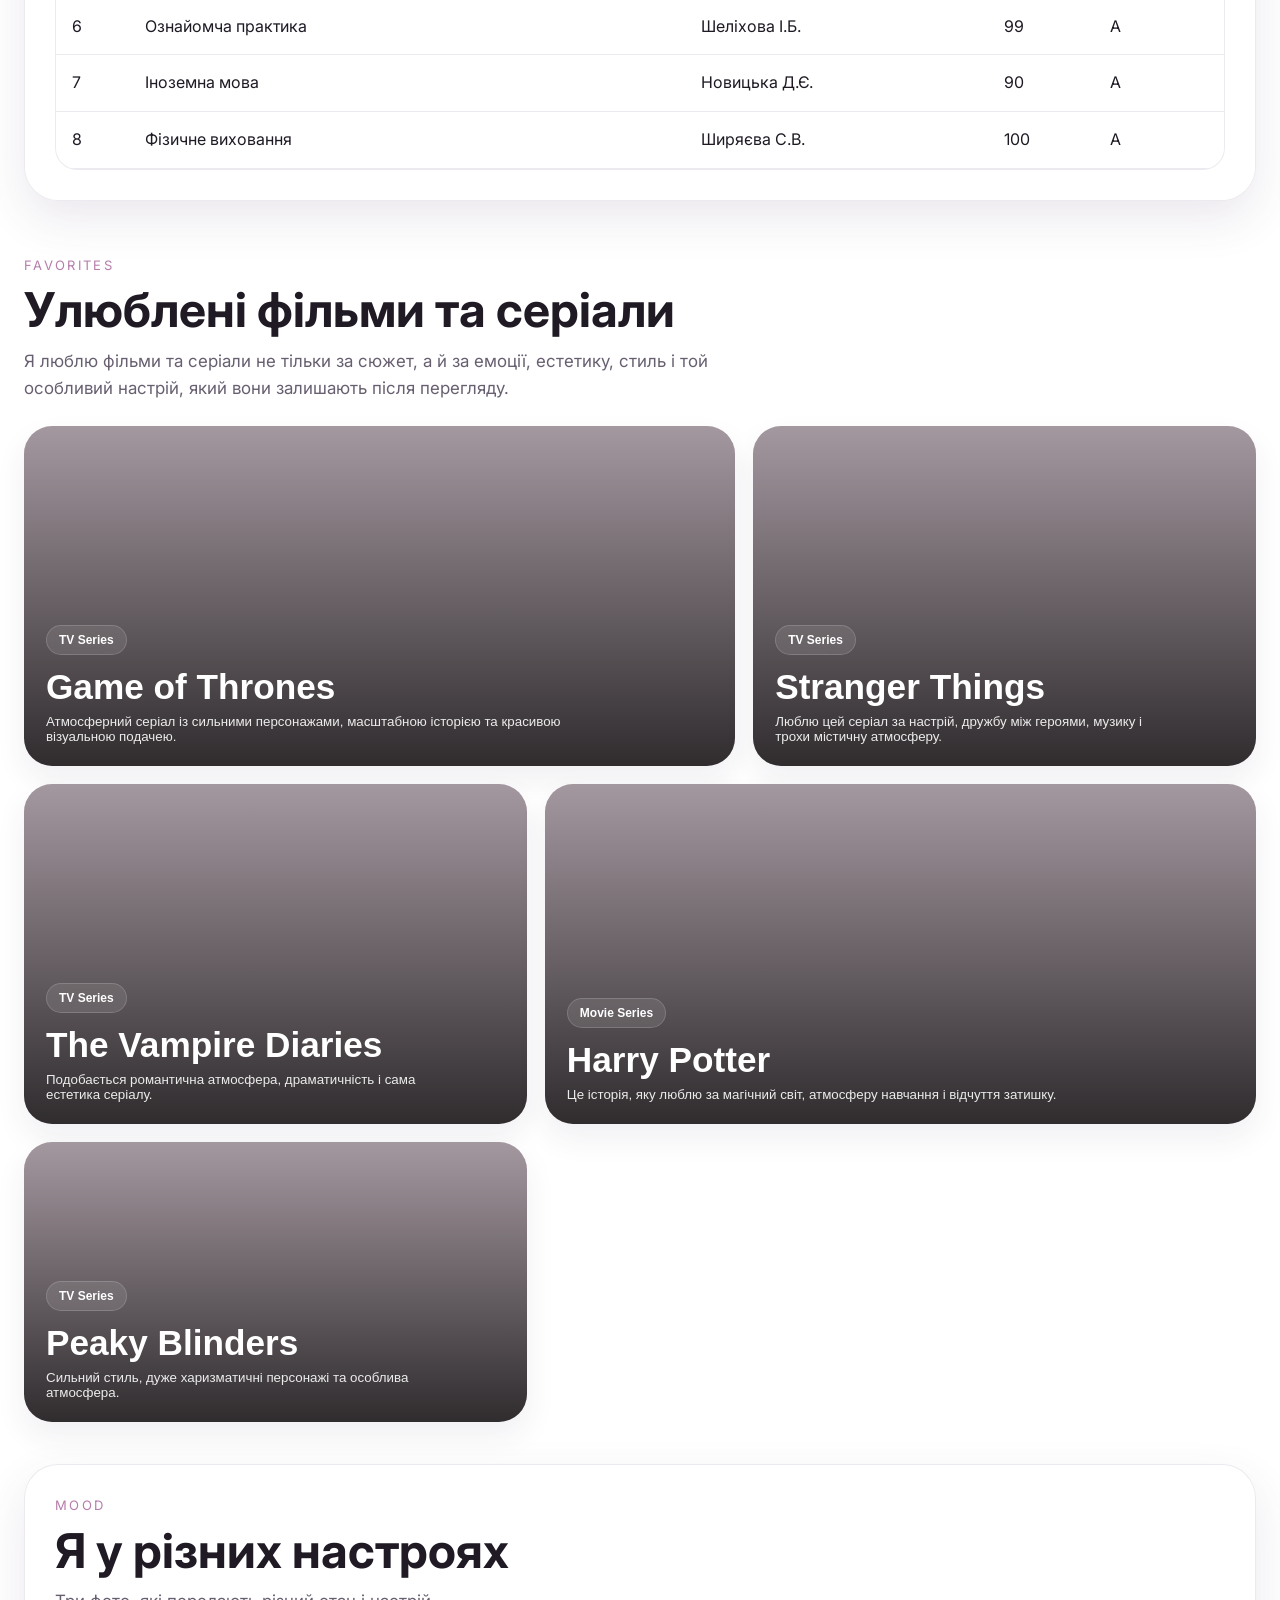
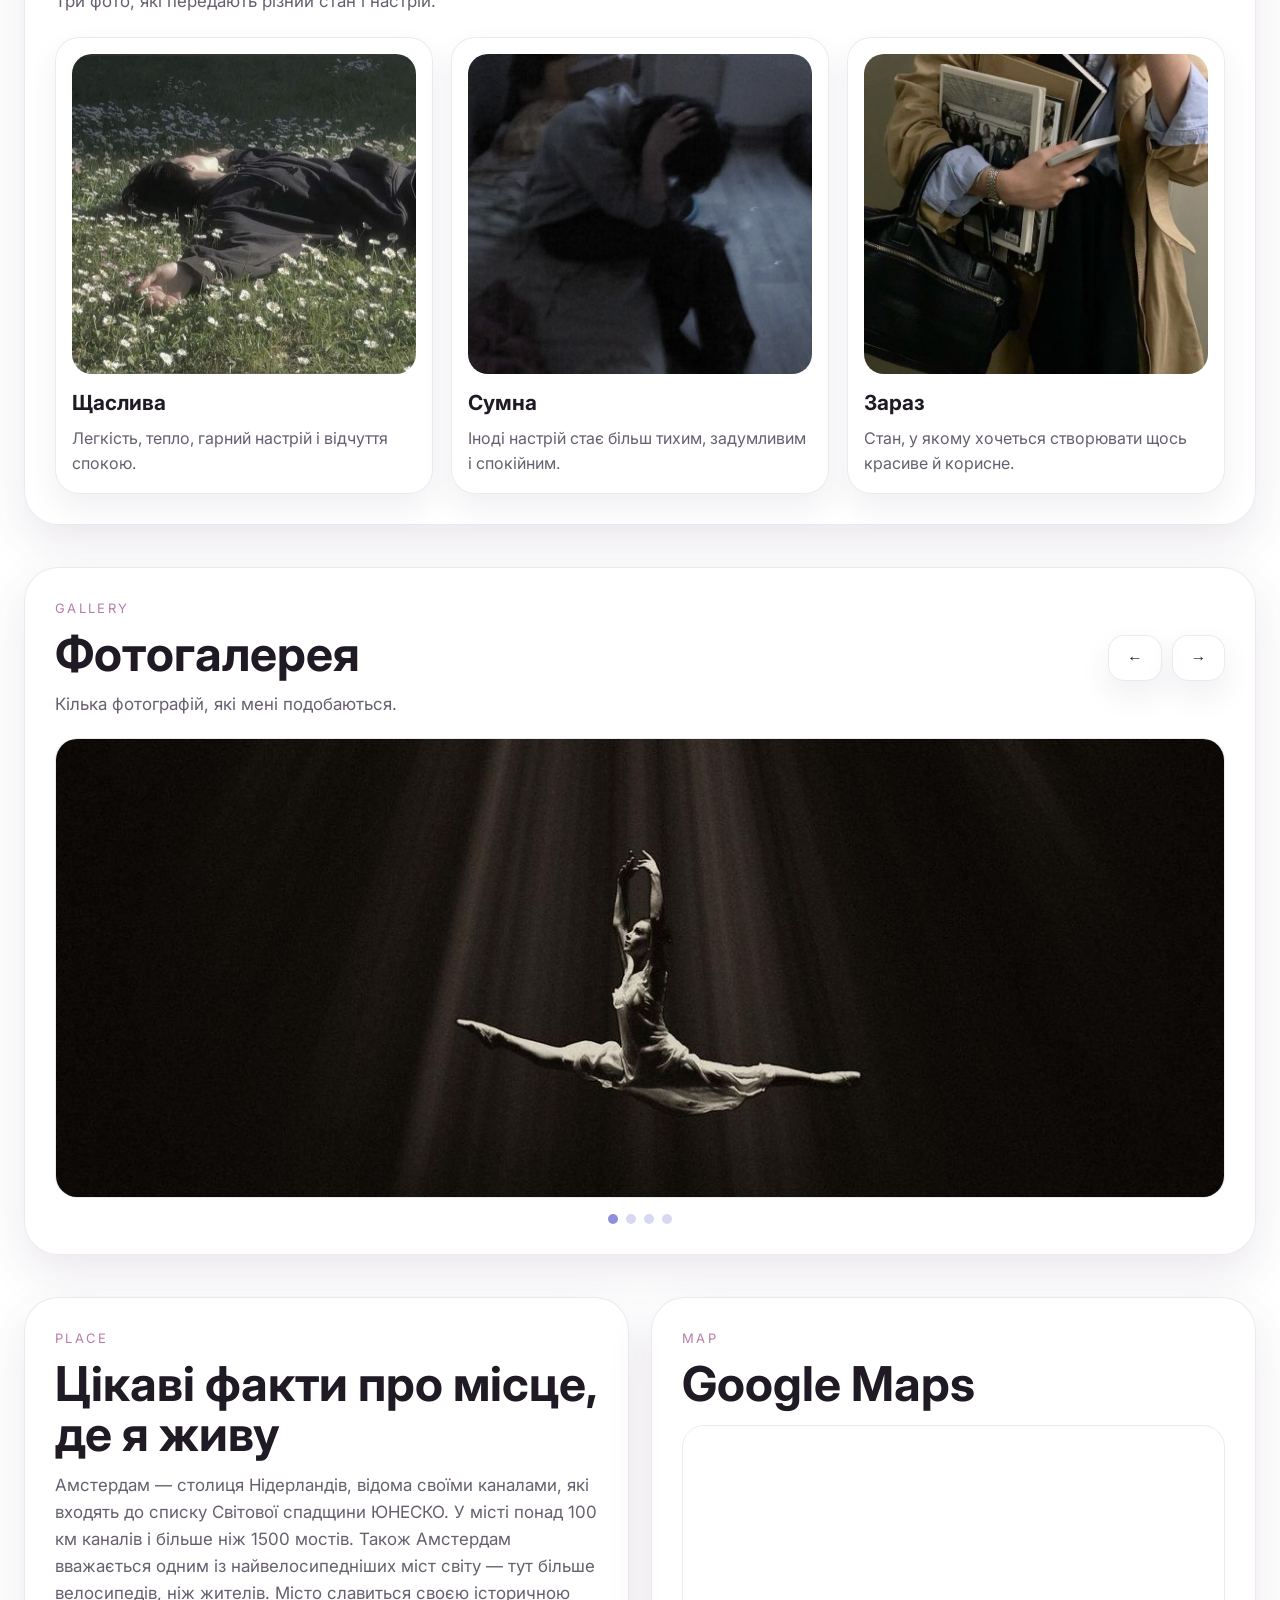
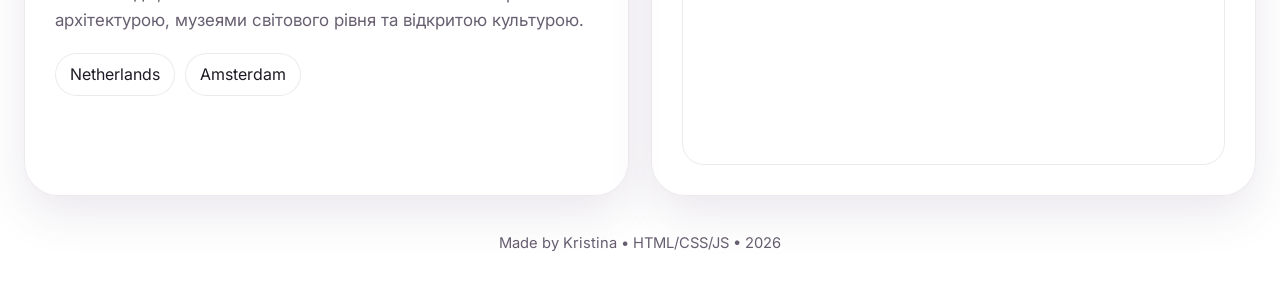
==== commit 666a3110: "fix css" ====
--- a/index.html
+++ b/index.html
@@ -24,8 +24,10 @@
   <header class="topbar" id="top">
     <div class="container topbar__inner">
       <a class="brand" href="#top" aria-label="На початок">
-        <span class="brand__logo">KM</span>
-        <span class="brand__text">Personal Page</span>
+        <span class="brand__logo">
+         <img src="img/tenor.gif" alt="cat logo">
+        </span>
+        <span class="brand__text">KM Studio <span class="brand__icon">✦</span></span>
       </a>
 
       <nav class="nav" id="siteNav" aria-label="Навігація">
--- a/styles.css
+++ b/styles.css
@@ -98,6 +98,8 @@
   --cinema-bg:
     linear-gradient(rgba(14, 13, 18, 0.55), rgba(14, 13, 18, 0.75)),
     url("img/cinema-fallback.jpg") center/cover no-repeat;
+  --button-soft: rgba(255, 255, 255, 0.82);
+  --button-soft-hover: rgba(255, 255, 255, 0.95);
 }
 
 .theme-dark {
@@ -120,6 +122,8 @@
   --cinema-bg:
     linear-gradient(rgba(10, 10, 14, 0.62), rgba(10, 10, 14, 0.82)),
     url("img/cinema-fallback.jpg") center/cover no-repeat;
+  --button-soft: rgba(40, 39, 52, 0.88);
+  --button-soft-hover: rgba(58, 56, 74, 0.95);
 }
 
 
@@ -279,12 +283,18 @@
 
 /* buttons */
 .btn {
-  min-height: 44px;
-  padding: 0 16px;
-  border: none;
-  border-radius: var(--radius-sm);
+  min-height: 46px;
+  padding: 0 18px;
+  border: 1px solid transparent;
+  border-radius: 16px;
   cursor: pointer;
-  font-weight: 600;
+  font-weight: 700;
+  font-size: 0.96rem;
+  display: inline-flex;
+  align-items: center;
+  justify-content: center;
+  text-align: center;
+  line-height: 1;
   color: #fff;
   background: linear-gradient(135deg, var(--accent), var(--accent-2));
   box-shadow: var(--shadow-soft);
@@ -292,46 +302,75 @@
     transform var(--transition),
     opacity var(--transition),
     box-shadow var(--transition),
-    background var(--transition);
+    background var(--transition),
+    border-color var(--transition);
 }
 
 .btn:hover {
   transform: translateY(-2px);
-  opacity: 0.96;
+  opacity: 0.98;
+  box-shadow: var(--shadow);
 }
 
 .btn--ghost {
-  background: rgba(255, 255, 255, 0.18);
+  background: var(--card-strong);
   color: var(--text);
   border: 1px solid var(--border);
-  box-shadow: none;
+  box-shadow: var(--shadow-soft);
 }
 
 .btn--ghost:hover {
-  background: rgba(255, 255, 255, 0.28);
+  background: var(--card);
+  border-color: rgba(182, 125, 170, 0.28);
 }
 
 /* segmented controls */
 .segmented {
   display: flex;
   align-items: center;
-  gap: 10px;
+  gap: 12px;
+  padding: 8px 10px;
+  border-radius: 999px;
+  background: var(--card-strong);
+  border: 1px solid var(--border);
+  box-shadow: var(--shadow-soft);
 }
 
 .segbtn {
-  width: 42px;
-  height: 42px;
-  border: none;
+  width: 50px;
+  height: 50px;
+  border: 1px solid var(--border);
   border-radius: 50%;
   cursor: pointer;
-  color: white;
+  display: inline-flex;
+  align-items: center;
+  justify-content: center;
+  font-size: 1.15rem;
+  font-weight: 700;
+  color: var(--text);
+  background: var(--card);
+  box-shadow: none;
+  transition:
+    transform var(--transition),
+    background var(--transition),
+    border-color var(--transition),
+    color var(--transition);
+}
+
+.segbtn:hover {
+  transform: translateY(-2px);
   background: linear-gradient(135deg, var(--accent), var(--accent-2));
+  color: #fff;
+  border-color: transparent;
 }
 
 .seglabel {
+  min-width: 118px;
+  text-align: center;
   font-weight: 700;
-}
-
+  font-size: 1rem;
+  color: var(--text);
+}
 /* dots */
 .dots {
   display: flex;
@@ -427,21 +466,28 @@
 }
 
 .brand__logo {
-  width: 42px;
-  height: 42px;
+  width: 46px;
+  height: 46px;
   display: grid;
   place-items: center;
   border-radius: 14px;
+  overflow: hidden;
   background: linear-gradient(135deg, var(--accent), var(--accent-2));
-  color: #fff;
   box-shadow: 0 10px 24px rgba(0, 0, 0, 0.18);
 }
 
+.brand__logo img {
+  width: 100%;
+  height: 100%;
+  object-fit: cover;
+}
+
 .brand__text {
-  font-size: 1rem;
+  font-size: 1.02rem;
+  font-weight: 700;
+  letter-spacing: -0.01em;
   color: var(--text);
 }
-
 .nav {
   display: flex;
   align-items: center;
@@ -876,15 +922,33 @@
 
 .modal__close {
   position: absolute;
-  top: 12px;
-  right: 12px;
-  width: 42px;
-  height: 42px;
-  border: none;
-  border-radius: 14px;
+  top: 16px;
+  right: 16px;
+  width: 46px;
+  height: 46px;
+  border: 1px solid var(--border);
+  border-radius: 16px;
   cursor: pointer;
+  display: inline-flex;
+  align-items: center;
+  justify-content: center;
+  font-size: 1.4rem;
+  line-height: 1;
+  color: var(--text);
+  background: var(--card-strong);
+  box-shadow: var(--shadow-soft);
+  transition:
+    transform var(--transition),
+    background var(--transition),
+    color var(--transition),
+    border-color var(--transition);
+}
+
+.modal__close:hover {
+  transform: translateY(-2px);
+  background: linear-gradient(135deg, var(--accent), var(--accent-2));
   color: #fff;
-  background: linear-gradient(135deg, var(--accent), var(--accent-2));
+  border-color: transparent;
 }
 
 .modal__head {
@@ -931,6 +995,18 @@
   flex-wrap: wrap;
 }
 
+.modal__actions .btn,
+.modal__actions a.btn {
+  min-width: 140px;
+  height: 48px;
+  padding: 0 20px;
+  display: inline-flex;
+  align-items: center;
+  justify-content: center;
+  text-align: center;
+  line-height: 1;
+  white-space: nowrap;
+}
 /* =========================
    15. FOOTER
 ========================= */
@@ -1272,16 +1348,32 @@
   position: absolute;
   top: 18px;
   right: 18px;
-  width: 46px;
-  height: 46px;
-  border-radius: 999px;
-  border: 1px solid rgba(255, 255, 255, 0.10);
-  background: rgba(255, 255, 255, 0.06);
-  color: white;
-  font-size: 28px;
+  width: 48px;
+  height: 48px;
+  border-radius: 16px;
+  border: 1px solid var(--border);
+  background: var(--card-strong);
+  color: var(--text);
+  font-size: 1.5rem;
   line-height: 1;
+  display: inline-flex;
+  align-items: center;
+  justify-content: center;
   cursor: pointer;
   z-index: 2;
+  box-shadow: var(--shadow-soft);
+  transition:
+    transform var(--transition),
+    background var(--transition),
+    color var(--transition),
+    border-color var(--transition);
+}
+
+.projectModal__close:hover {
+  transform: translateY(-2px);
+  background: linear-gradient(135deg, var(--accent), var(--accent-2));
+  color: #fff;
+  border-color: transparent;
 }
 
 .projectModal__grid {
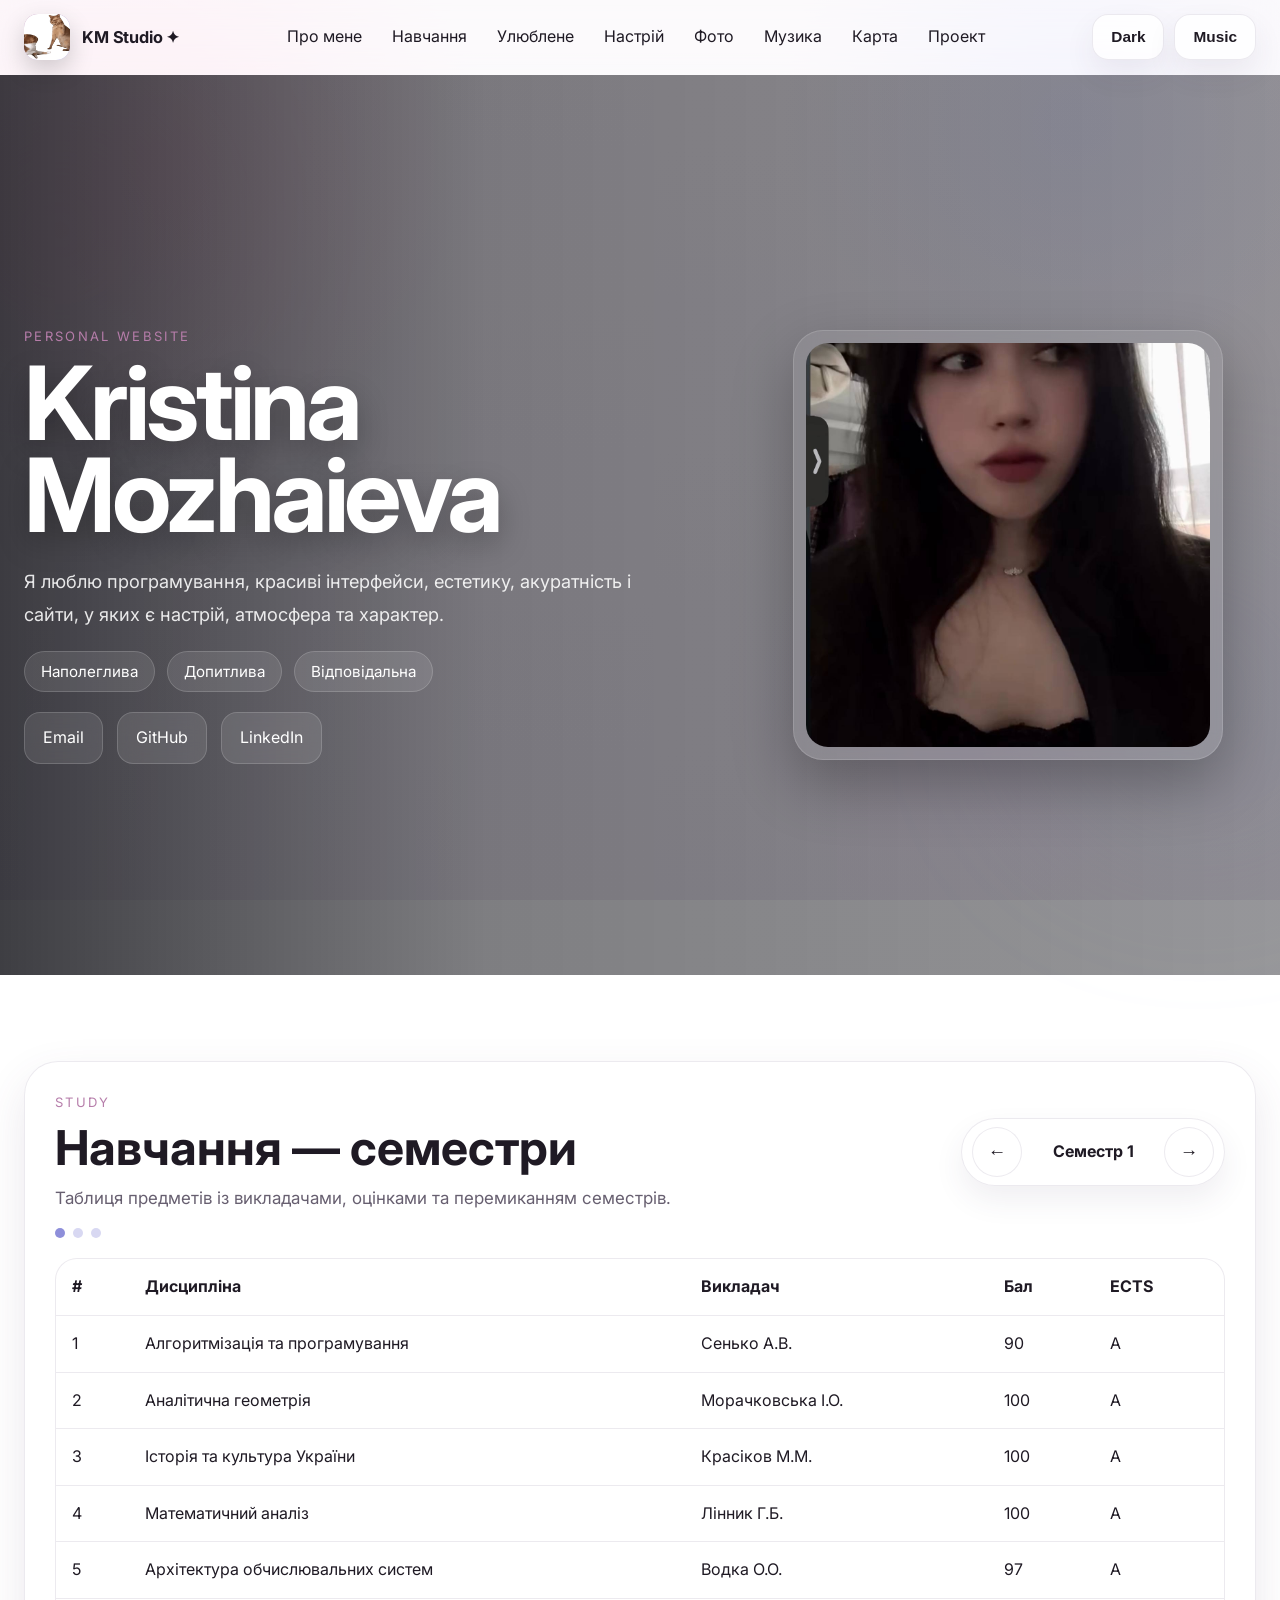
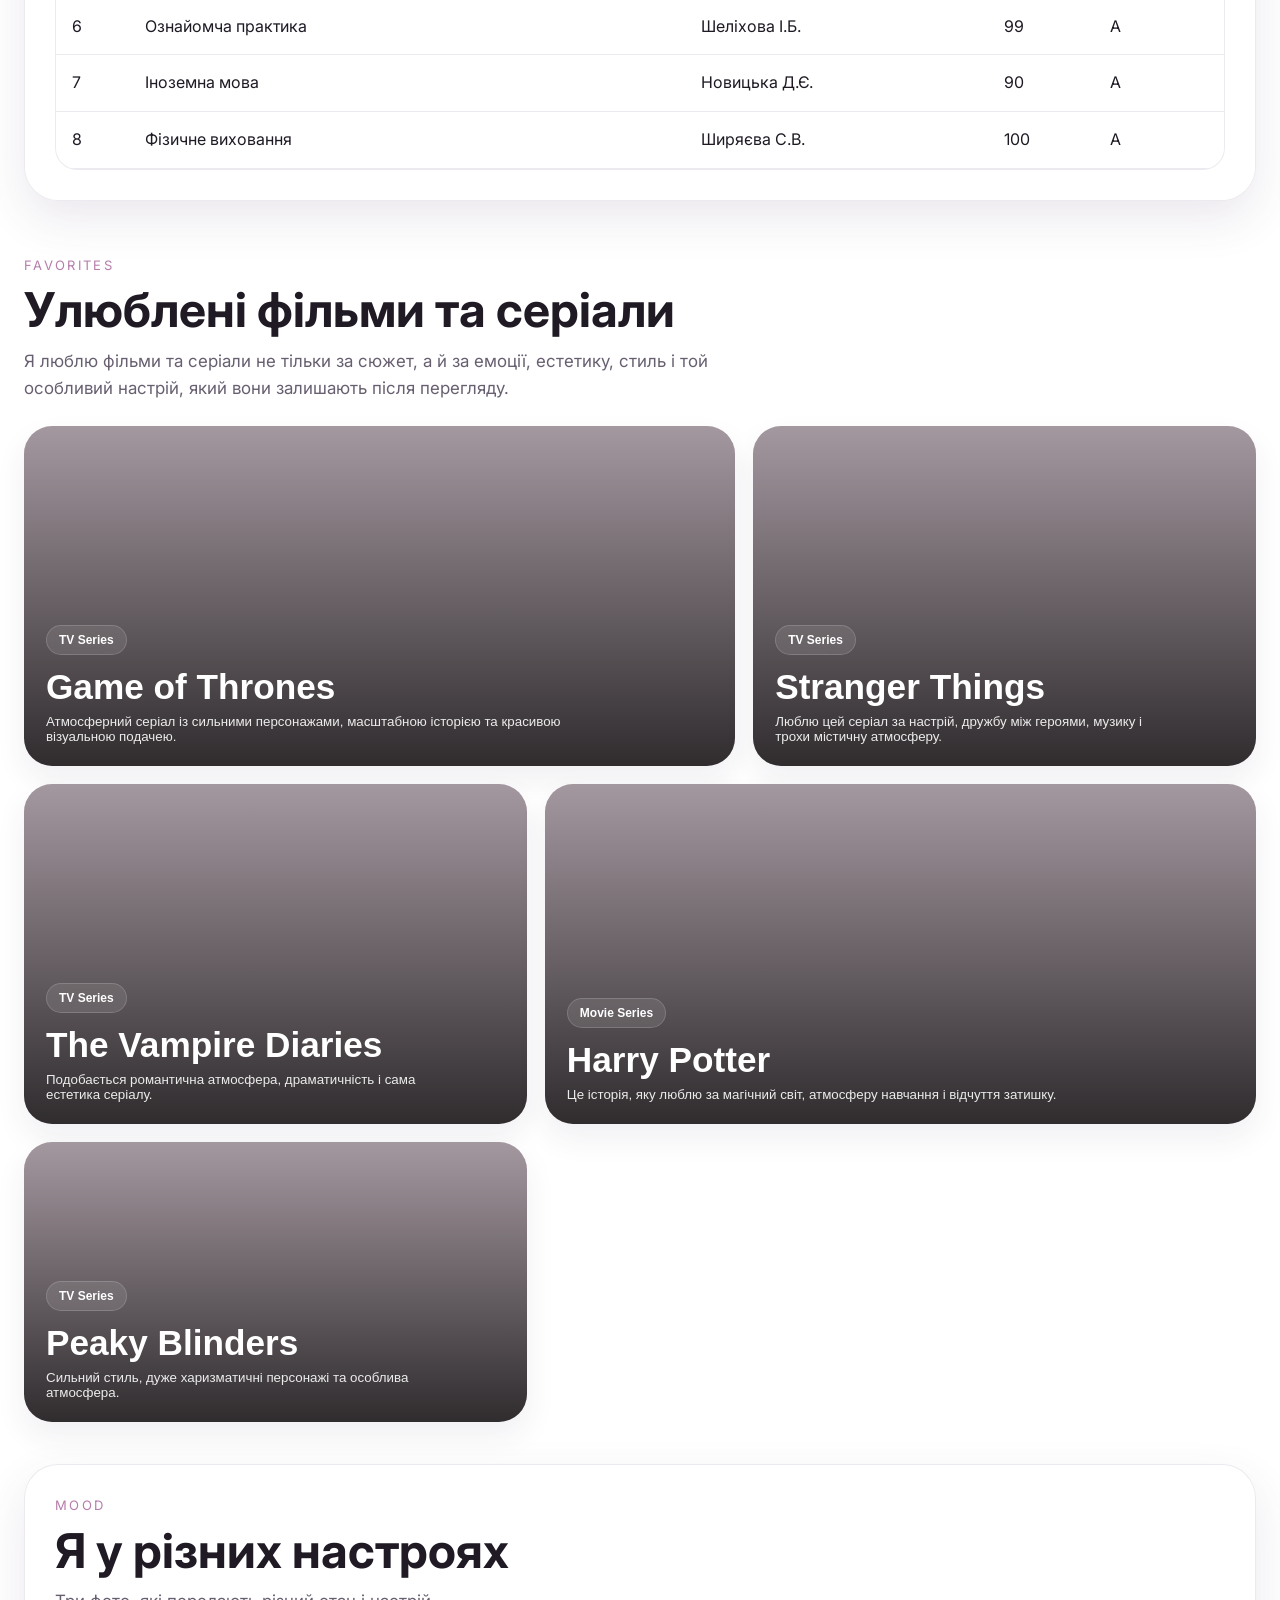
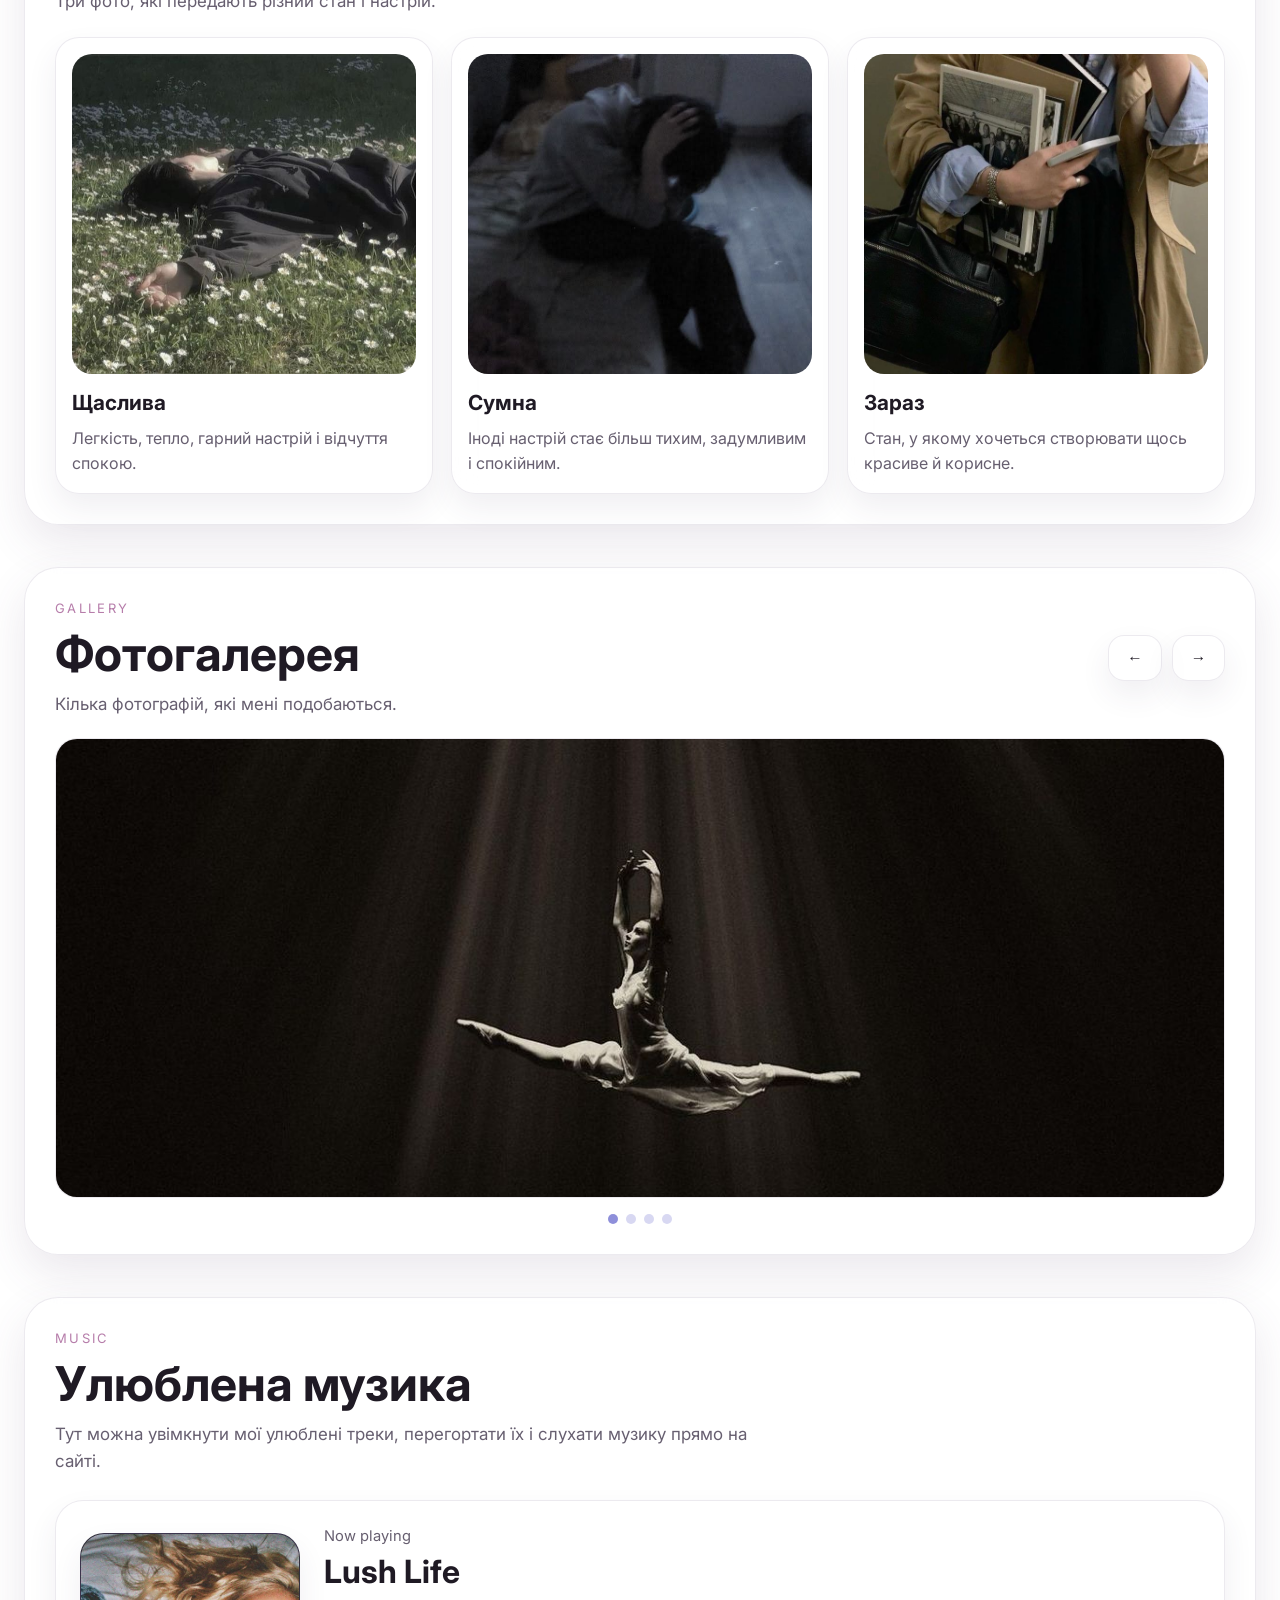
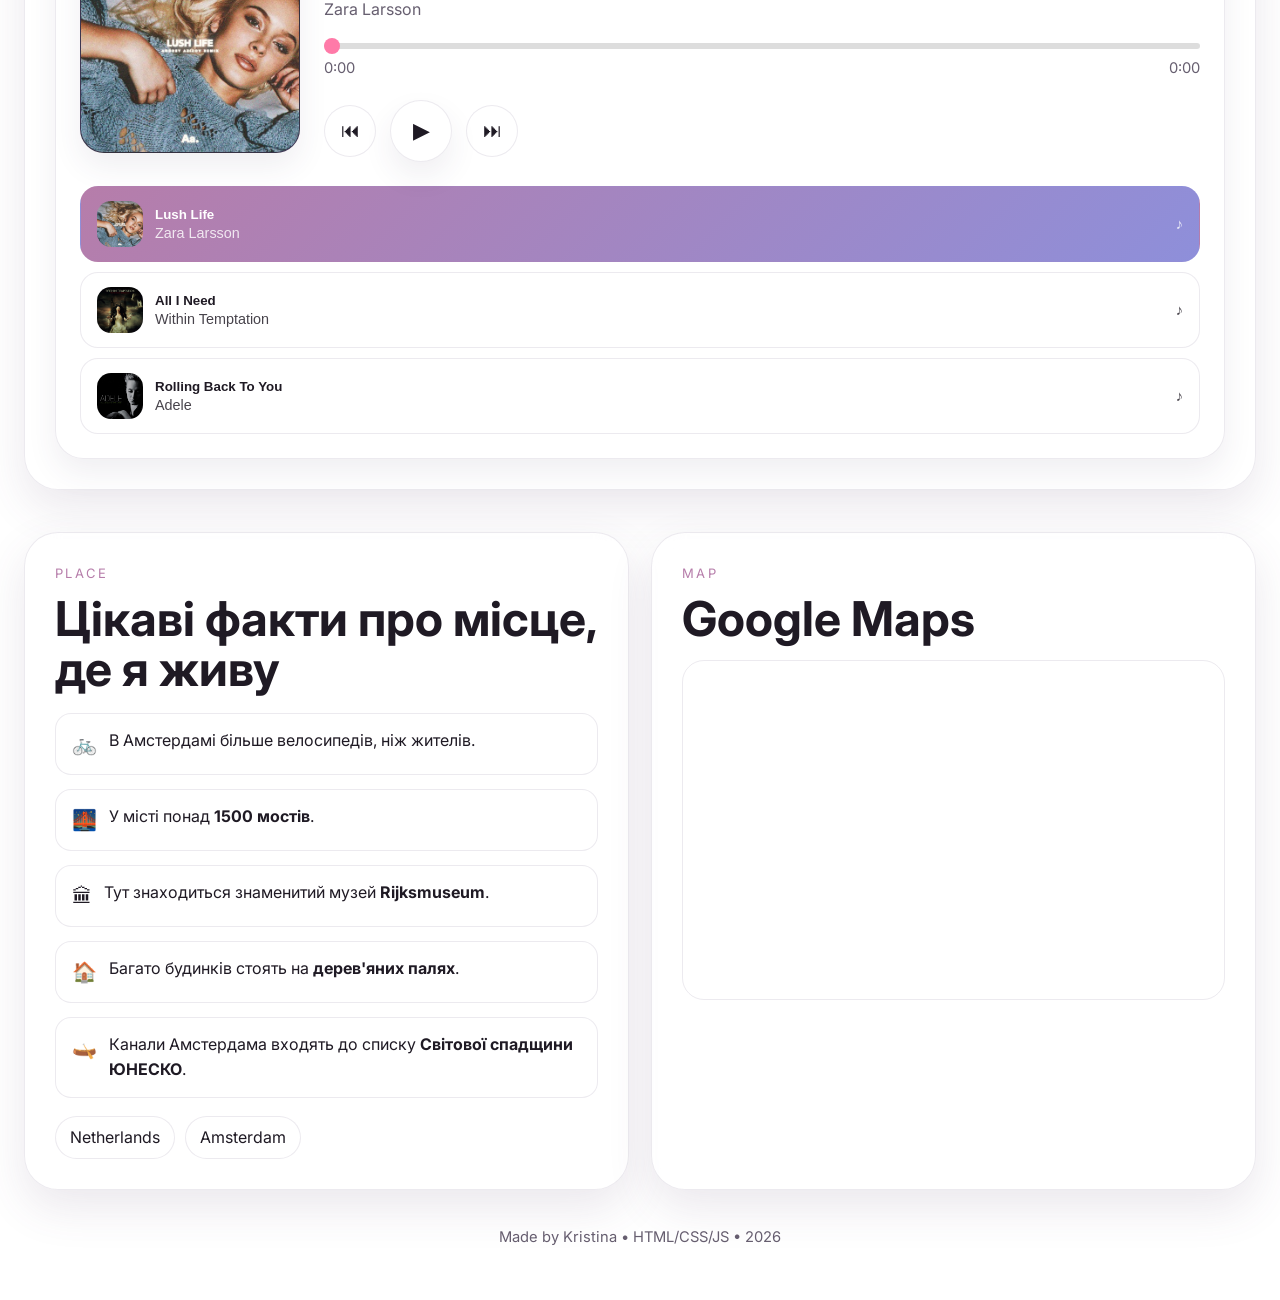
==== commit 5837239c: "add music" ====
--- a/index.html
+++ b/index.html
@@ -18,6 +18,7 @@
 
   <link rel="stylesheet" href="styles.css">
   <script src="script.js" defer></script>
+  
 </head>
 
 <body class="theme-light">
@@ -36,6 +37,7 @@
         <a href="#favorites">Улюблене</a>
         <a href="#moods">Настрій</a>
         <a href="#slideshow">Фото</a>
+        <a href=#music>Музика</a>
         <a href="#place">Карта</a>
         <a href="project.html">Проект</a>
       </nav>
@@ -62,6 +64,9 @@
           <span></span>
           <span></span>
         </button>
+        <button class="btn btn--ghost" id="headerMusicBtn" type="button" aria-pressed="false">
+  Music
+</button>
       </div>
     </div>
   </header>
@@ -238,6 +243,72 @@
           </div>
         </div>
       </section>
+      <!-- MUSIC -->
+       <section class="section reveal" id="music" aria-labelledby="music-title">
+  <div class="softSection">
+    <div class="section__head">
+      <div>
+        <p class="sectionKicker">Music</p>
+        <h2 class="sectionTitle" id="music-title">Улюблена музика</h2>
+        <p class="sectionText">
+          Тут можна увімкнути мої улюблені треки, перегортати їх і слухати музику прямо на сайті.
+        </p>
+      </div>
+    </div>
+
+    <div class="musicPlayer">
+      <div class="musicPlayer__main">
+        <div class="musicPlayer__coverWrap">
+          <img
+            class="musicPlayer__cover"
+            id="musicCover"
+            src="img/music/cover1.jpg"
+            alt="Album cover"
+          >
+        </div>
+
+        <div class="musicPlayer__body">
+          <div class="musicPlayer__top">
+            <div>
+              <p class="musicPlayer__label">Now playing</p>
+              <h3 class="musicPlayer__title" id="musicTitle">Track title</h3>
+              <p class="musicPlayer__artist" id="musicArtist">Artist name</p>
+            </div>
+          </div>
+
+          <div class="musicPlayer__progressBlock">
+            <input
+              class="musicPlayer__progress"
+              id="musicProgress"
+              type="range"
+              min="0"
+              max="100"
+              value="0"
+              step="1"
+              aria-label="Music progress"
+            >
+
+            <div class="musicPlayer__time">
+              <span id="currentTime">0:00</span>
+              <span id="durationTime">0:00</span>
+            </div>
+          </div>
+
+          <div class="musicPlayer__controls">
+            <button class="musicControl musicControl--ghost" id="prevTrack" type="button" aria-label="Previous track">⏮</button>
+            <button class="musicControl musicControl--play" id="playPauseBtn" type="button" aria-label="Play or pause">▶</button>
+            <button class="musicControl musicControl--ghost" id="nextTrack" type="button" aria-label="Next track">⏭</button>
+          </div>
+        </div>
+      </div>
+
+      <div class="musicQueue" id="musicList"></div>
+
+      <audio id="audioPlayer"></audio>
+    </div>
+  </div>
+</section>
+
 
       <!-- PLACE -->
       <section class="section reveal" id="place" aria-labelledby="place-title">
@@ -245,14 +316,34 @@
           <div class="softSection">
             <p class="sectionKicker">Place</p>
             <h2 class="sectionTitle" id="place-title">Цікаві факти про місце, де я живу</h2>
-            <p class="sectionText">
-Амстердам — столиця Нідерландів, відома своїми каналами, які входять до списку
-Світової спадщини ЮНЕСКО. У місті понад 100 км каналів і більше ніж 1500 мостів.
-Також Амстердам вважається одним із найвелосипедніших міст світу — тут більше
-велосипедів, ніж жителів. Місто славиться своєю історичною архітектурою,
-музеями світового рівня та відкритою культурою.
-</p>
-
+            <div class="factList">
+
+  <div class="factItem">
+    <span class="factIcon">🚲</span>
+    <p>В Амстердамі більше велосипедів, ніж жителів.</p>
+  </div>
+
+  <div class="factItem">
+    <span class="factIcon">🌉</span>
+    <p>У місті понад <strong>1500 мостів</strong>.</p>
+  </div>
+
+  <div class="factItem">
+    <span class="factIcon">🏛</span>
+    <p>Тут знаходиться знаменитий музей <strong>Rijksmuseum</strong>.</p>
+  </div>
+
+  <div class="factItem">
+    <span class="factIcon">🏠</span>
+    <p>Багато будинків стоять на <strong>дерев'яних палях</strong>.</p>
+  </div>
+
+  <div class="factItem">
+    <span class="factIcon">🛶</span>
+    <p>Канали Амстердама входять до списку <strong>Світової спадщини ЮНЕСКО</strong>.</p>
+  </div>
+
+</div>
             <div class="pillRow" aria-label="Локація">
               <span class="pill">Netherlands</span>
               <span class="pill">Amsterdam</span>
--- a/styles.css
+++ b/styles.css
@@ -514,6 +514,7 @@
 .actions {
   display: flex;
   align-items: center;
+  gap: 10px;
 }
 
 /* =========================
@@ -1472,4 +1473,298 @@
 
 .miniProjectCard:hover .miniProjectThumb img {
   transform: scale(1.06);
-}+}
+
+
+
+
+
+.factList {
+  display: grid;
+  gap: 14px;
+  margin-top: 18px;
+}
+
+.factItem {
+  display: flex;
+  align-items: flex-start;
+  gap: 12px;
+  padding: 14px 16px;
+  border-radius: 16px;
+  background: var(--card);
+  border: 1px solid var(--border);
+  transition: transform 0.25s ease, background 0.25s ease;
+}
+
+.factItem:hover {
+  transform: translateY(-3px);
+  background: var(--card-strong);
+}
+
+.factIcon {
+  font-size: 20px;
+}
+
+
+
+/* =========================
+   20. MUSIC
+========================= */
+
+.musicPlayer {
+  margin-top: 24px;
+  padding: 24px;
+  border-radius: 28px;
+  background: var(--card-strong);
+  border: 1px solid var(--border);
+  box-shadow: var(--shadow-soft);
+}
+
+.musicPlayer__main {
+  display: grid;
+  grid-template-columns: 220px 1fr;
+  gap: 24px;
+  align-items: center;
+}
+
+.musicPlayer__coverWrap {
+  width: 100%;
+  aspect-ratio: 1 / 1;
+  border-radius: 24px;
+  overflow: hidden;
+  border: 1px solid var(--border);
+  background: linear-gradient(135deg, rgba(20, 20, 28, 0.9), rgba(50, 42, 72, 0.95));
+  box-shadow: var(--shadow-soft);
+}
+
+.musicPlayer__cover {
+  width: 100%;
+  height: 100%;
+  object-fit: cover;
+  display: block;
+}
+
+.musicPlayer__body {
+  display: flex;
+  flex-direction: column;
+  gap: 20px;
+}
+
+.musicPlayer__label {
+  margin-bottom: 6px;
+  font-size: 0.92rem;
+  color: var(--muted);
+}
+
+.musicPlayer__title {
+  margin: 0 0 6px;
+  font-size: clamp(1.5rem, 3vw, 2rem);
+  line-height: 1.15;
+}
+
+.musicPlayer__artist {
+  color: var(--muted);
+  font-size: 1rem;
+}
+
+.musicPlayer__progressBlock {
+  display: flex;
+  flex-direction: column;
+  gap: 8px;
+}
+
+.musicPlayer__progress {
+  width: 100%;
+  height: 6px;
+  appearance: none;
+  border-radius: 999px;
+  background: rgba(120,120,120,0.25);
+}
+
+.musicPlayer__progress::-webkit-slider-thumb {
+  appearance: none;
+  width: 16px;
+  height: 16px;
+  border-radius: 50%;
+  background: #ff7aa8;
+  border: none;
+}
+
+.musicPlayer__progress::-moz-range-thumb {
+  width: 16px;
+  height: 16px;
+  border-radius: 50%;
+  background: linear-gradient(135deg, var(--accent), var(--accent-2));
+  border: none;
+  box-shadow: 0 4px 12px rgba(0, 0, 0, 0.25);
+}
+
+.musicPlayer__time {
+  display: flex;
+  justify-content: space-between;
+  font-size: 0.92rem;
+  color: var(--muted);
+}
+
+.musicPlayer__controls {
+  display: flex;
+  align-items: center;
+  gap: 14px;
+}
+
+
+.musicControl {
+  width: 52px;
+  height: 52px;
+  border: 1px solid var(--border);
+  border-radius: 50%;
+  display: inline-flex;
+  align-items: center;
+  justify-content: center;
+  cursor: pointer;
+  font-size: 1.2rem;
+  color: var(--text);
+  background: var(--card);
+  transition:
+    transform var(--transition),
+    background var(--transition),
+    border-color var(--transition),
+    color var(--transition);
+}
+
+.musicControl:hover {
+  transform: translateY(-2px);
+}
+
+.musicControl--play {
+  width: 62px;
+  height: 62px;
+  font-size: 1.35rem;
+  color: var(--text);
+
+  background: rgba(255,255,255,0.12);
+  border: 1px solid var(--border);
+  backdrop-filter: blur(10px);
+
+  box-shadow: var(--shadow-soft);
+}
+
+.musicControl--play:hover {
+  transform: translateY(-2px);
+  background: rgba(255,255,255,0.2);
+}
+
+.theme-dark .musicControl--play {
+  background: rgba(255,255,255,0.08);
+}
+
+.theme-dark .musicControl--play:hover {
+  background: rgba(255,255,255,0.15);
+}
+
+.musicControl--ghost:hover {
+  background: var(--card-strong);
+}
+
+.musicQueue {
+  margin-top: 24px;
+  display: grid;
+  gap: 10px;
+}
+
+.trackBtn {
+  width: 100%;
+  padding: 14px 16px;
+  border: 1px solid var(--border);
+  border-radius: 18px;
+  background: var(--card);
+  color: var(--text);
+  cursor: pointer;
+  text-align: left;
+  display: flex;
+  align-items: center;
+  justify-content: space-between;
+  gap: 16px;
+  transition:
+    transform var(--transition),
+    background var(--transition),
+    border-color var(--transition),
+    color var(--transition);
+}
+
+.trackBtn:hover {
+  transform: translateY(-2px);
+  background: var(--card-strong);
+}
+
+.trackBtn.is-active {
+  background: linear-gradient(135deg, var(--accent), var(--accent-2));
+  color: #fff;
+  border-color: transparent;
+}
+
+.trackBtn__left {
+  display: flex;
+  align-items: center;
+  gap: 12px;
+}
+
+.trackBtn__thumb {
+  width: 46px;
+  height: 46px;
+  border-radius: 14px;
+  object-fit: cover;
+  flex-shrink: 0;
+}
+
+.trackBtn__meta {
+  display: flex;
+  flex-direction: column;
+  gap: 2px;
+}
+
+.trackBtn__title {
+  font-weight: 700;
+  line-height: 1.2;
+}
+
+.trackBtn__artist {
+  font-size: 0.9rem;
+  opacity: 0.82;
+}
+
+.trackBtn__time {
+  font-size: 0.92rem;
+  opacity: 0.82;
+}
+
+@media (max-width: 900px) {
+  .musicPlayer__main {
+    grid-template-columns: 1fr;
+  }
+
+  .musicPlayer__coverWrap {
+    max-width: 280px;
+  }
+}
+
+@media (max-width: 760px) {
+  .musicPlayer {
+    padding: 18px;
+  }
+
+  .musicPlayer__controls {
+    justify-content: center;
+  }
+
+  .trackBtn {
+    padding: 12px 14px;
+  }
+
+  .trackBtn__thumb {
+    width: 42px;
+    height: 42px;
+  }
+}
+
+
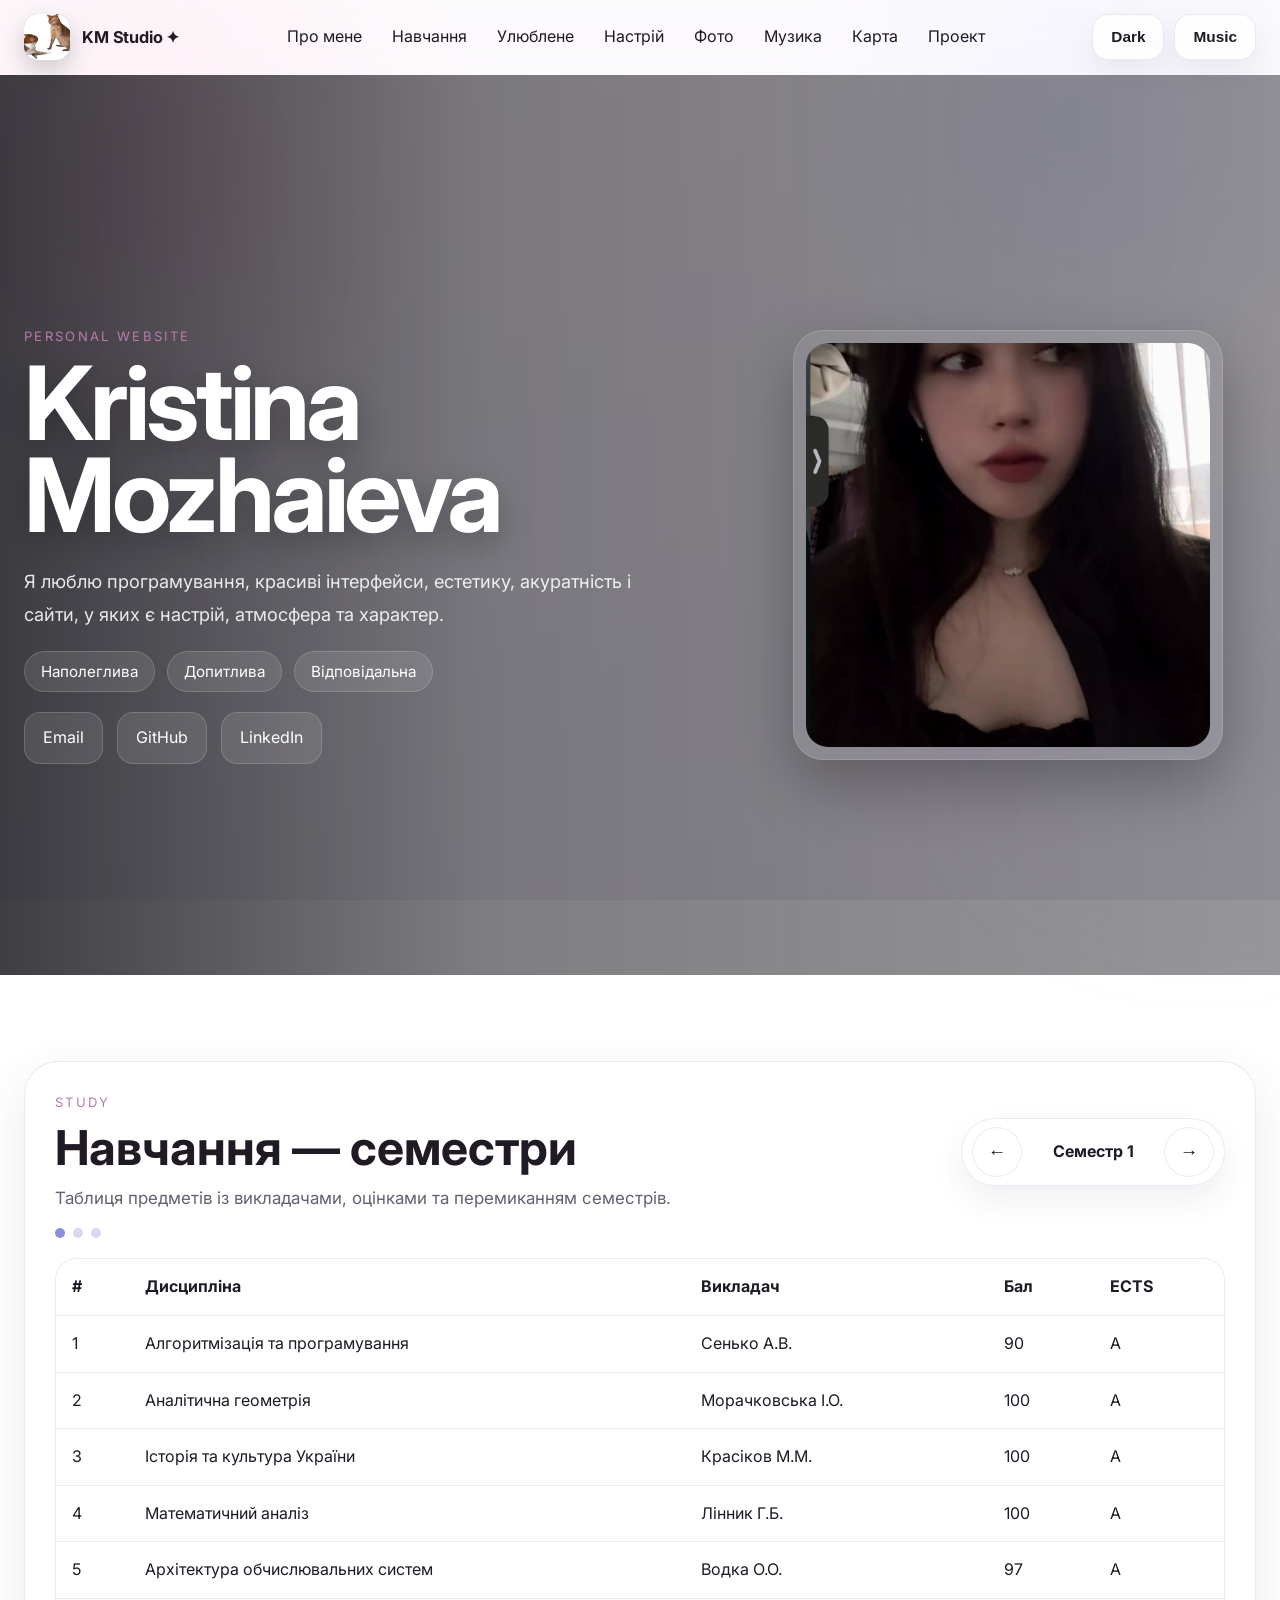
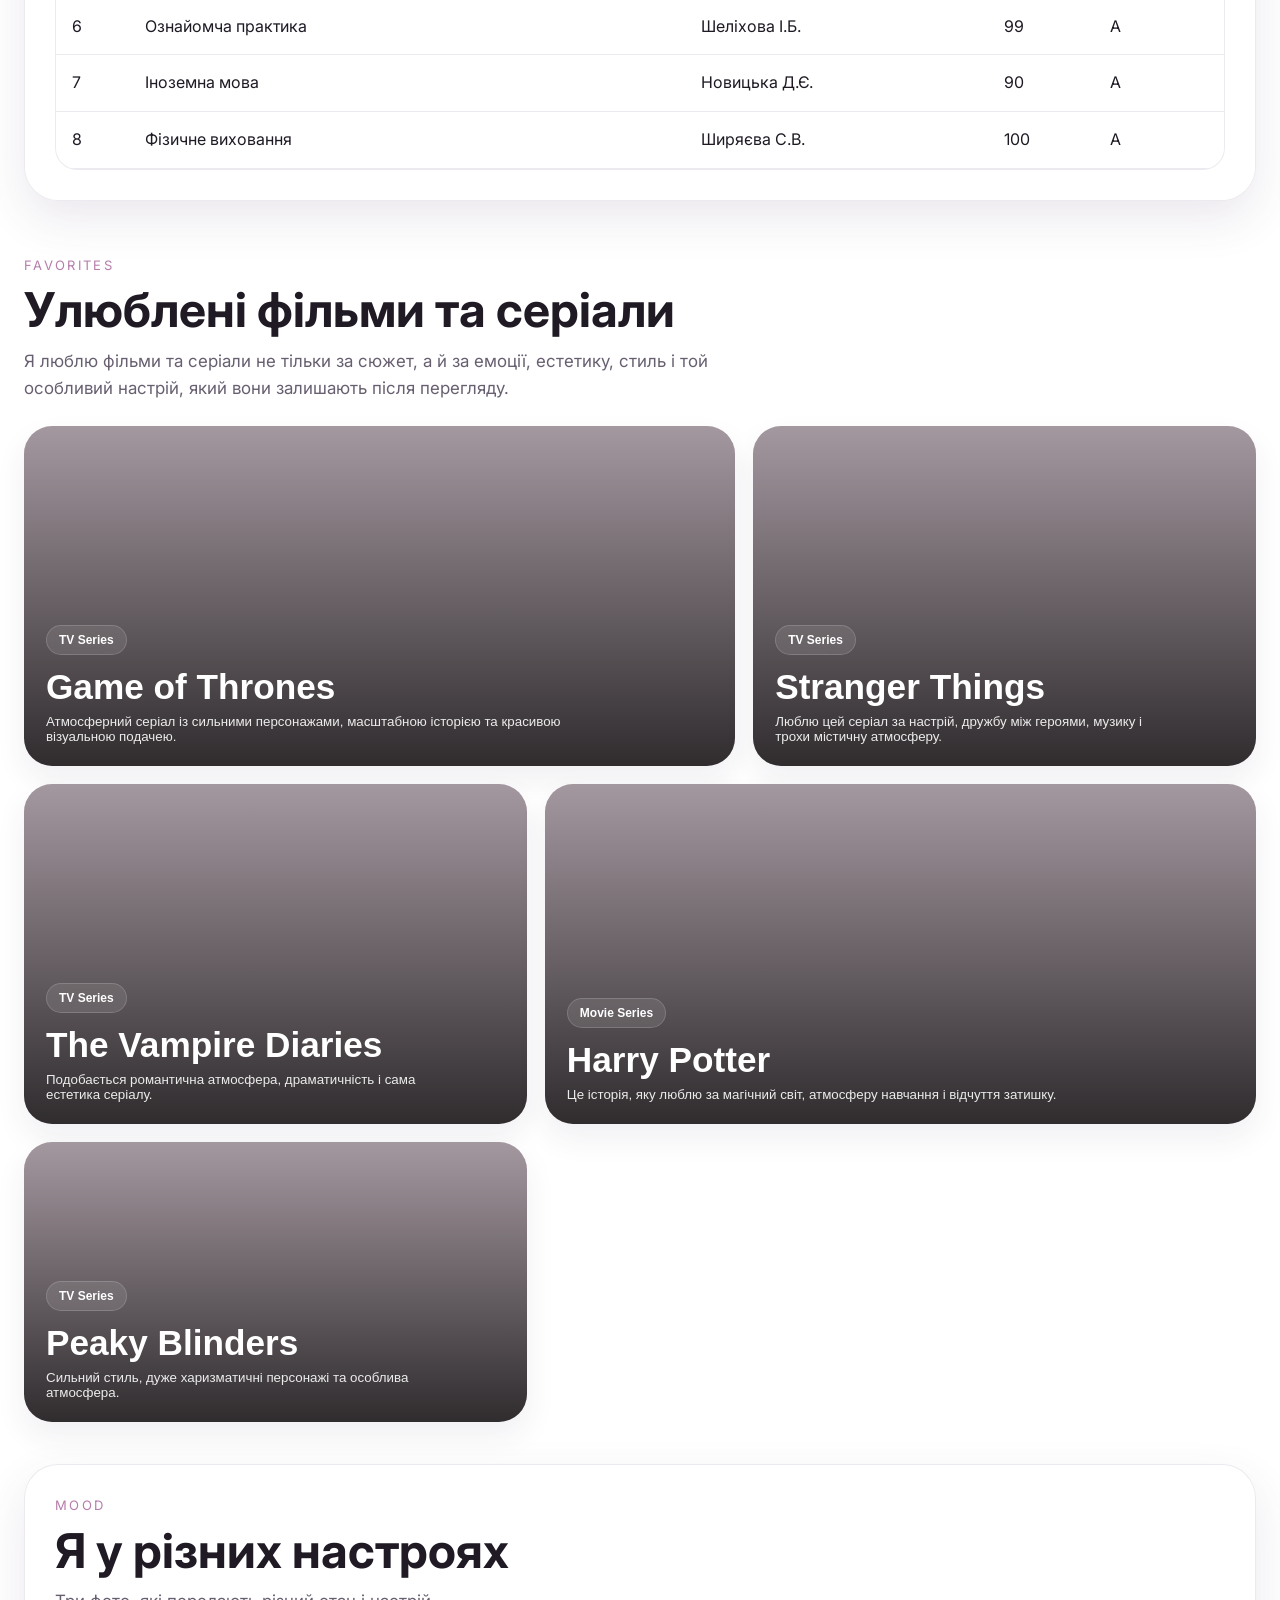
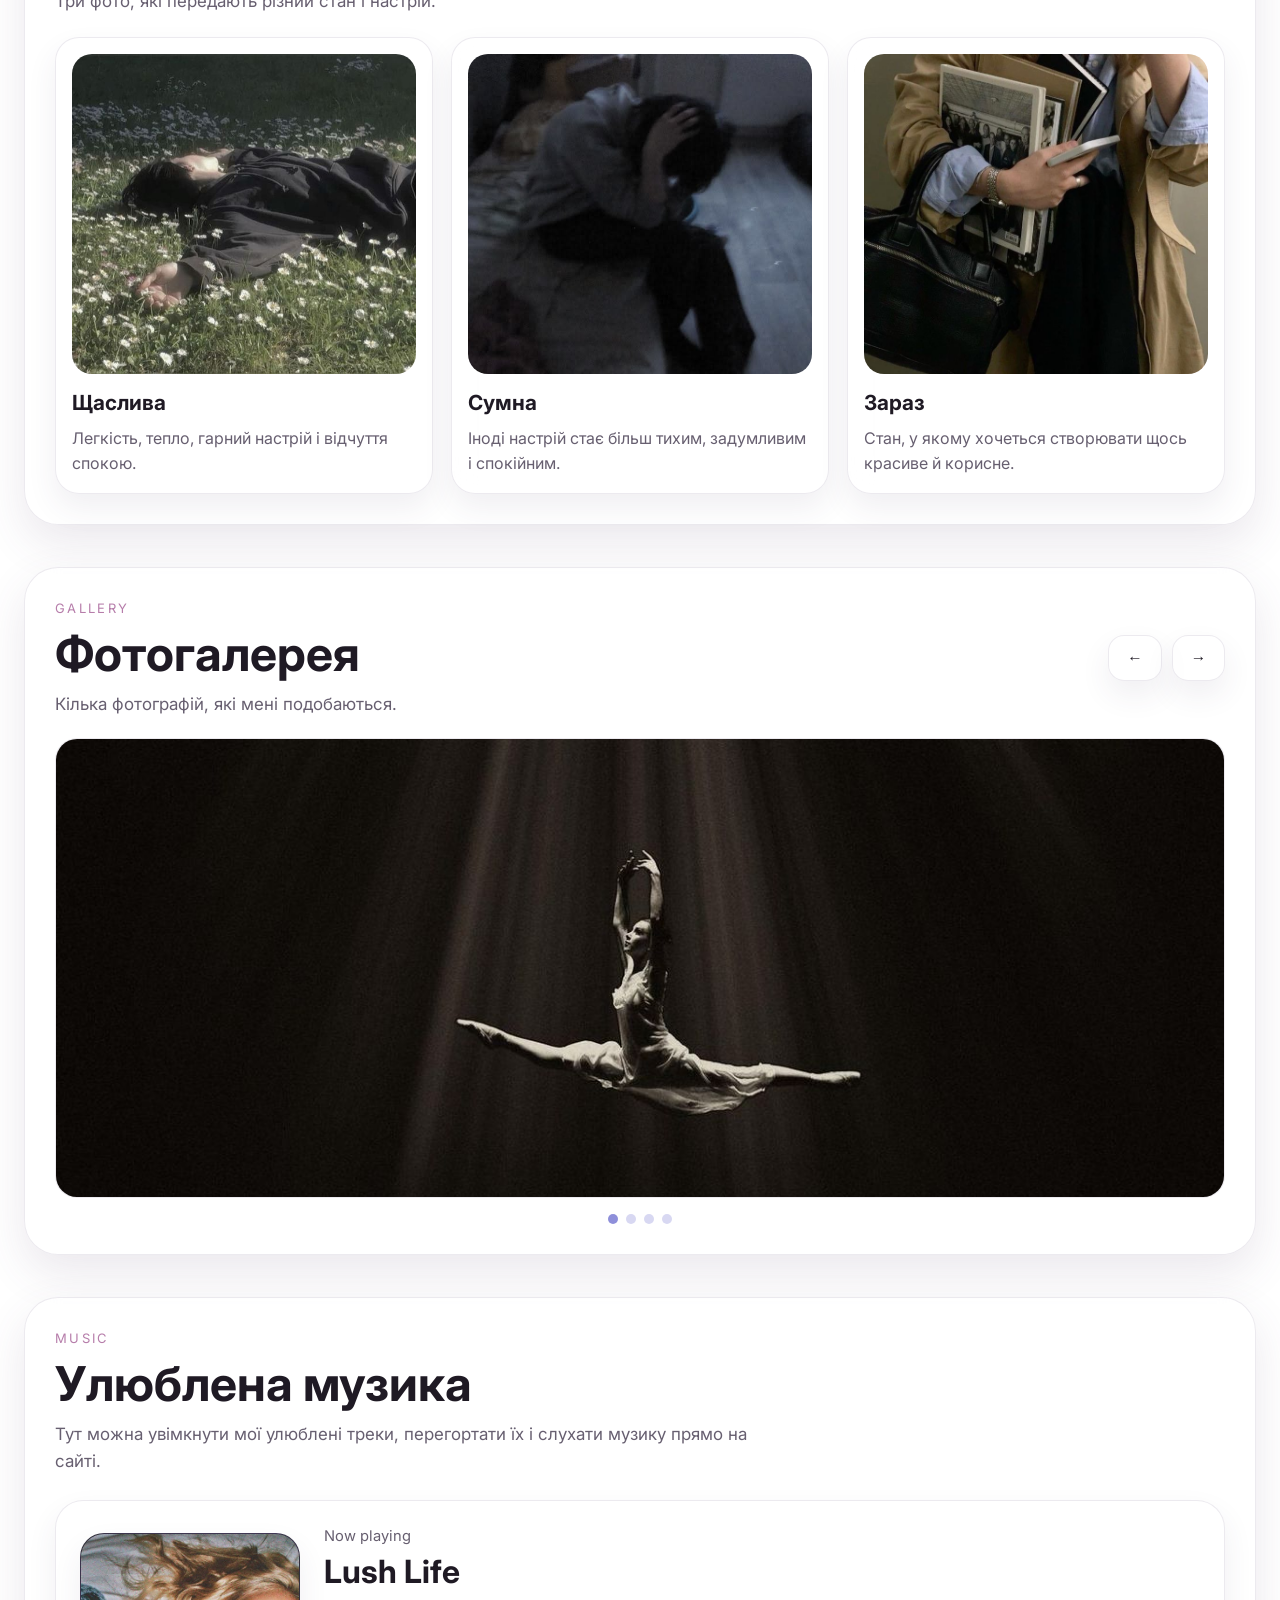
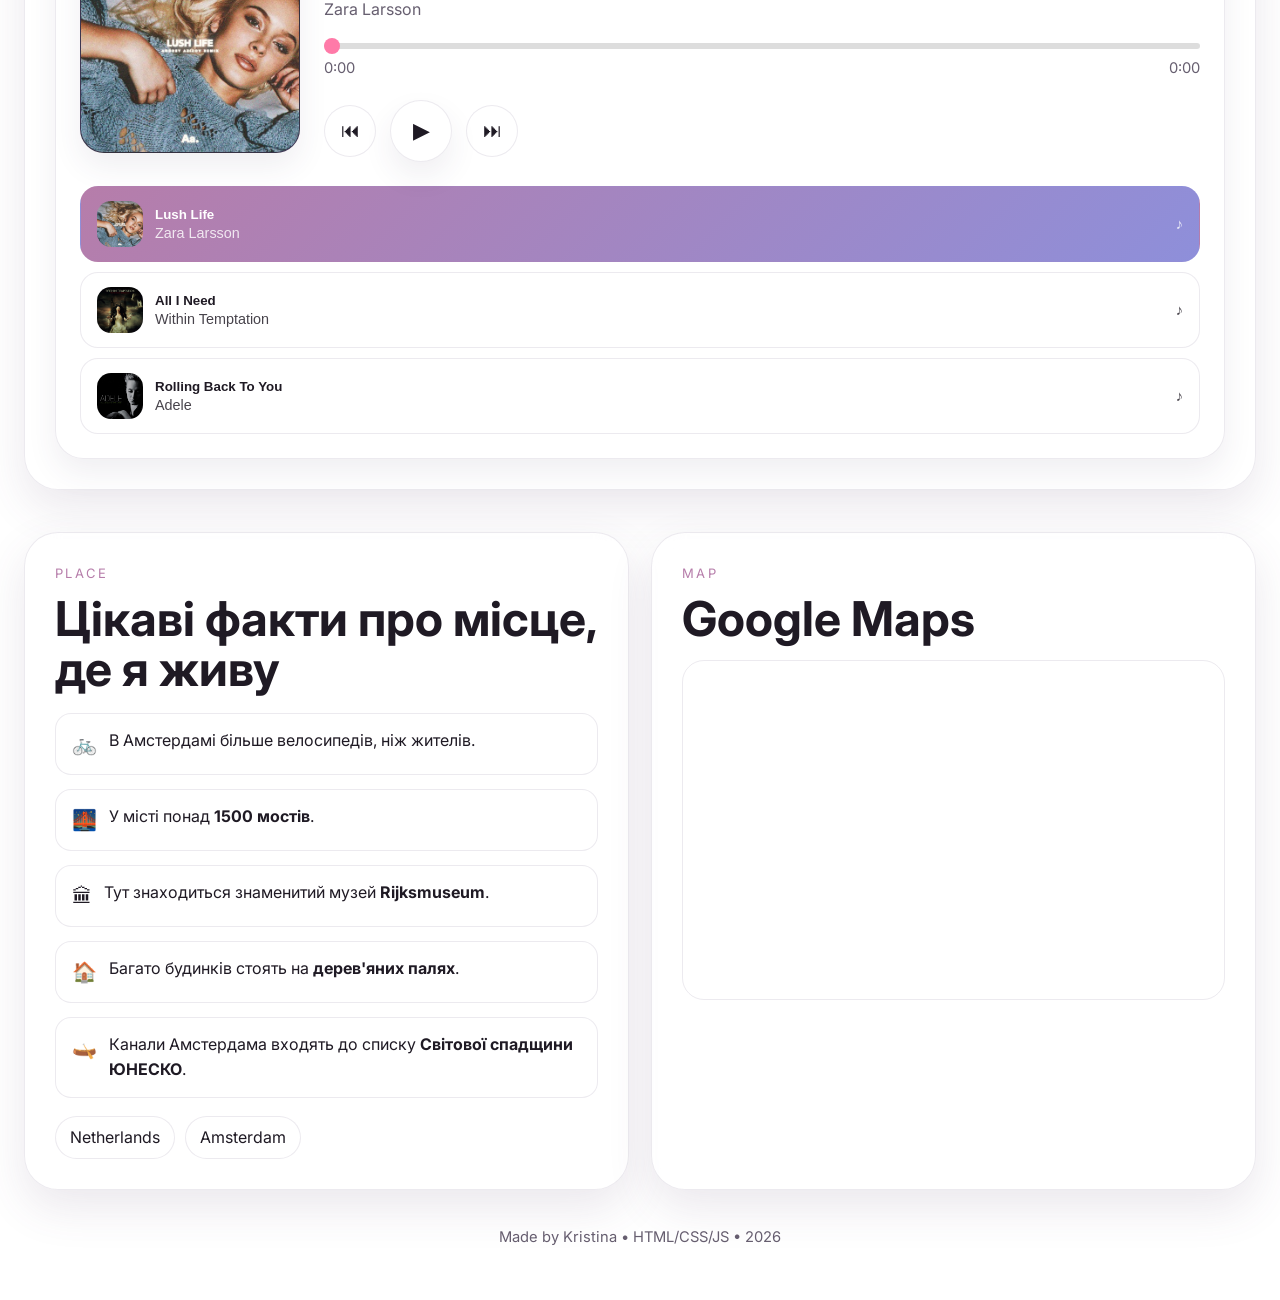
==== commit f1c87b60: "Add music video" ====
--- a/index.html
+++ b/index.html
@@ -373,5 +373,11 @@
       </footer>
     </div>
   </main>
+  <div class="musicVisual" id="musicVisual" aria-hidden="true">
+  <video class="musicVisual__video" autoplay muted loop playsinline>
+    <source src="video/dog-dance.mp4" type="video/mp4">
+  </video>
+  <div class="musicVisual__overlay"></div>
+</div>
 </body>
 </html>
--- a/styles.css
+++ b/styles.css
@@ -1768,3 +1768,65 @@
 }
 
 
+/* =========================
+   21. MUSIC VISUAL
+========================= */
+
+.musicVisual {
+  position: fixed;
+  inset: 0;
+  z-index: 0;
+  pointer-events: none;
+  opacity: 0;
+  transition: opacity 0.5s ease;
+  overflow: hidden;
+}
+
+.musicVisual__video,
+.musicVisual__gif {
+  width: 100%;
+  height: 100%;
+  object-fit: cover;
+  filter: blur(8px) saturate(1.1);
+  transform: scale(1.08);
+  opacity: 0.38;
+}
+
+.musicVisual__overlay {
+  position: absolute;
+  inset: 0;
+  background:
+    linear-gradient(rgba(10, 10, 20, 0.45), rgba(10, 10, 20, 0.55));
+}
+
+body.music-playing .musicVisual {
+  opacity: 1;
+}
+
+body.music-playing .musicVisual__video,
+body.music-playing .musicVisual__gif {
+  animation: musicFloat 8s ease-in-out infinite;
+}
+
+@keyframes musicFloat {
+  0% {
+    transform: scale(1.08) translate3d(0, 0, 0);
+  }
+  50% {
+    transform: scale(1.12) translate3d(0, -8px, 0);
+  }
+  100% {
+    transform: scale(1.08) translate3d(0, 0, 0);
+  }
+}
+.topbar,
+main,
+.pageFlow,
+.section,
+.softSection,
+.introBlock,
+.modal,
+.projectModal {
+  position: relative;
+  z-index: 1;
+}
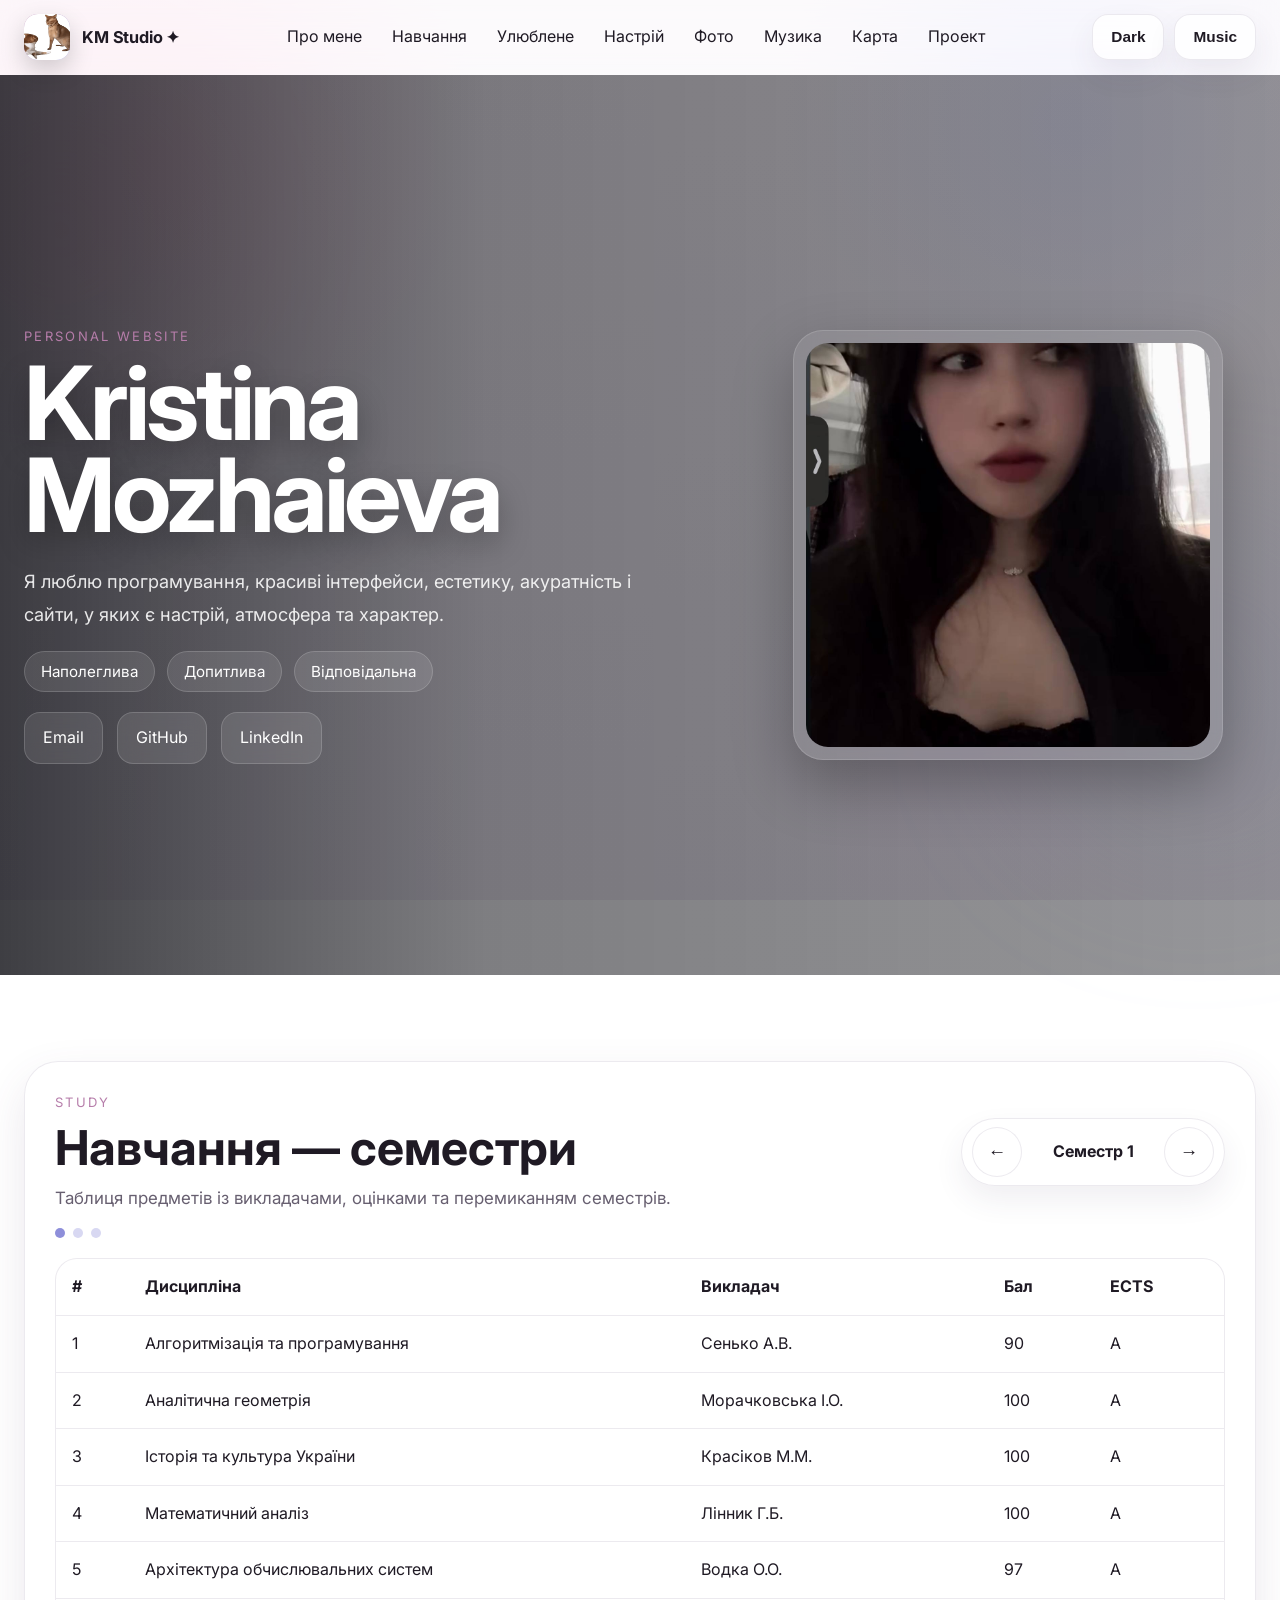
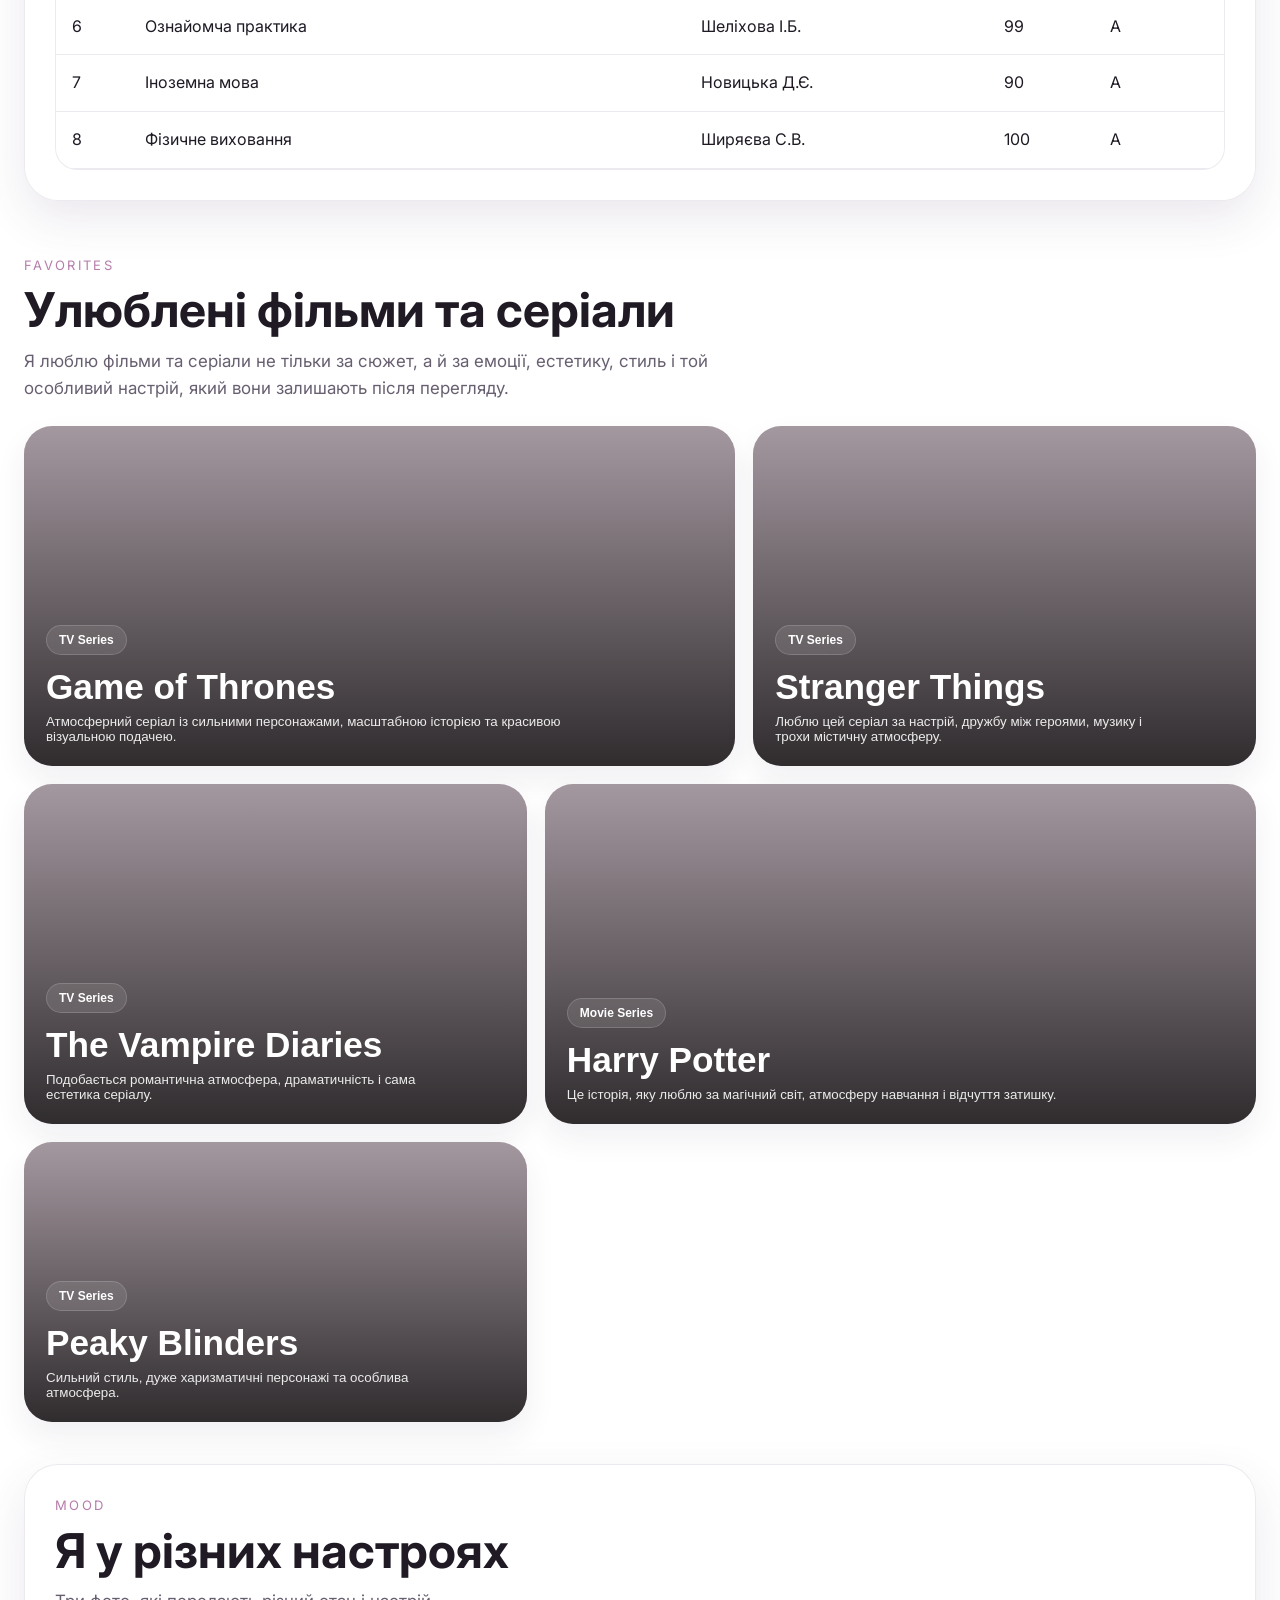
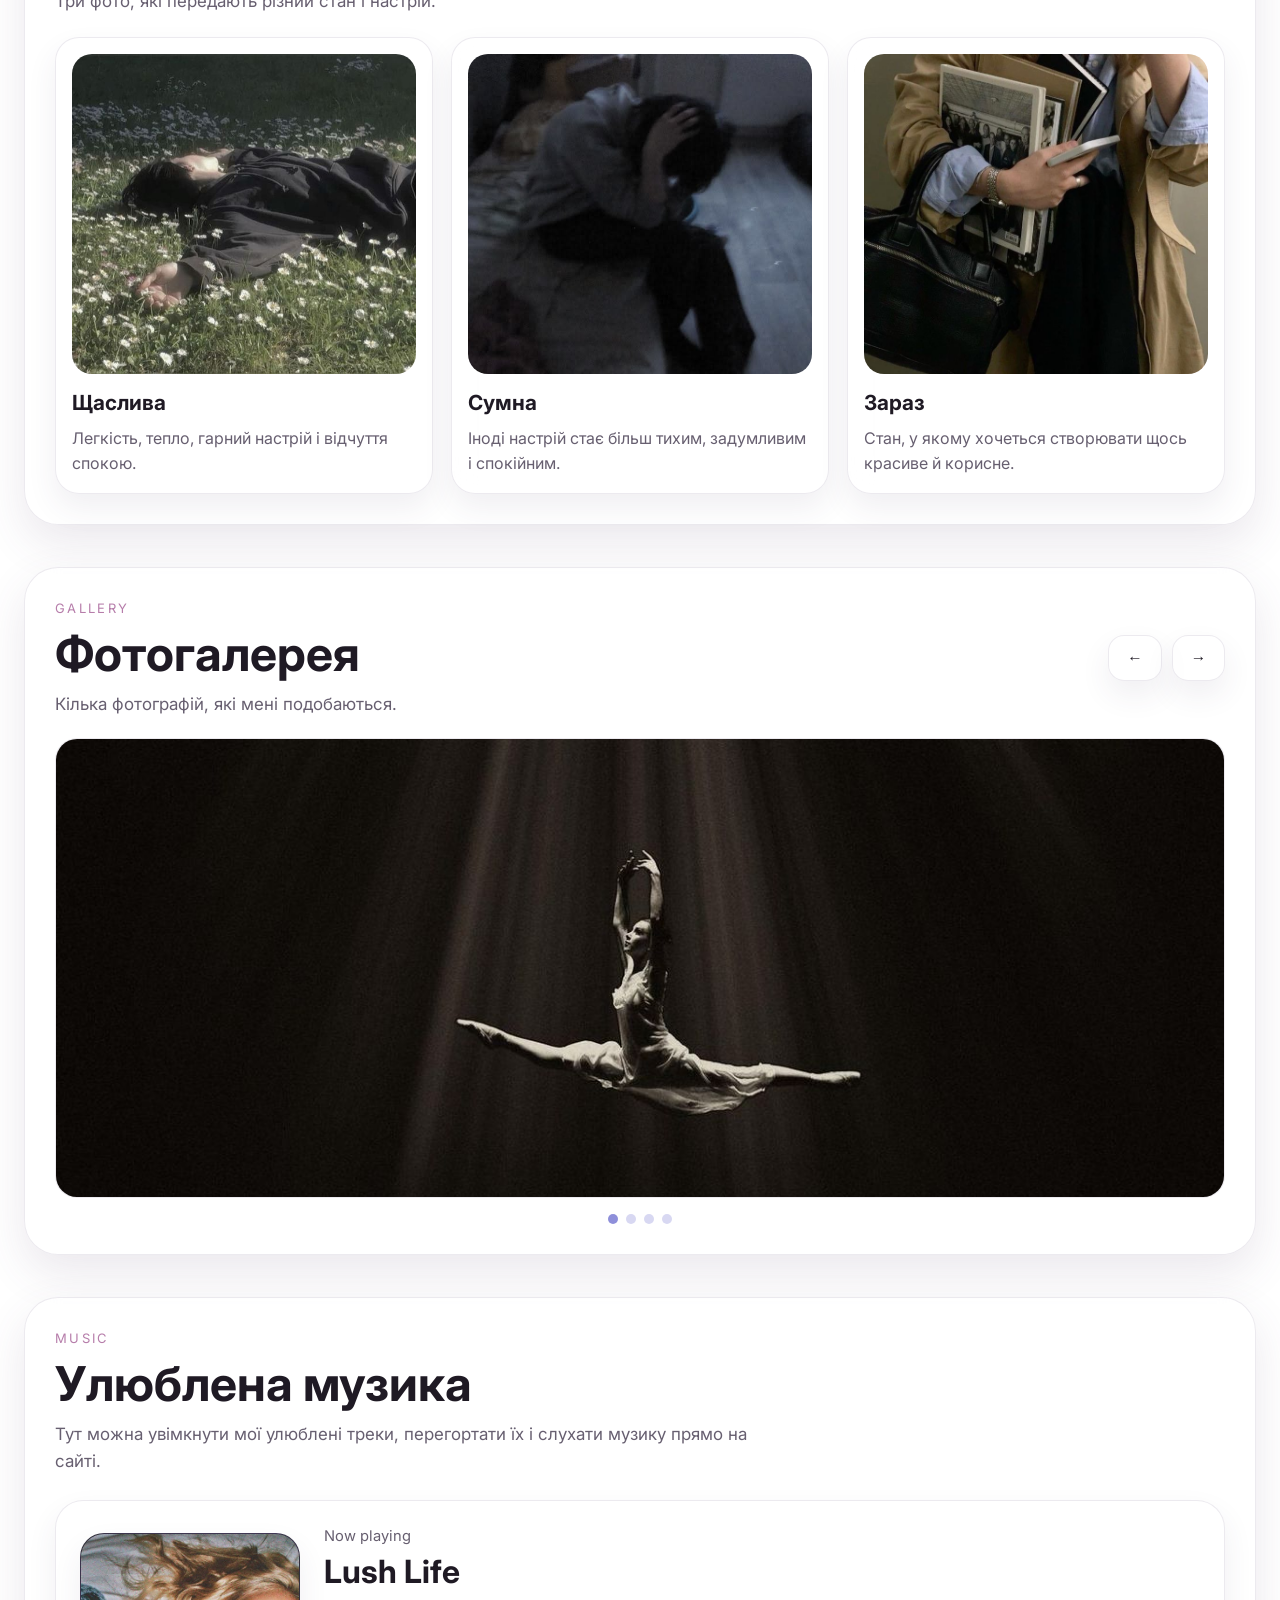
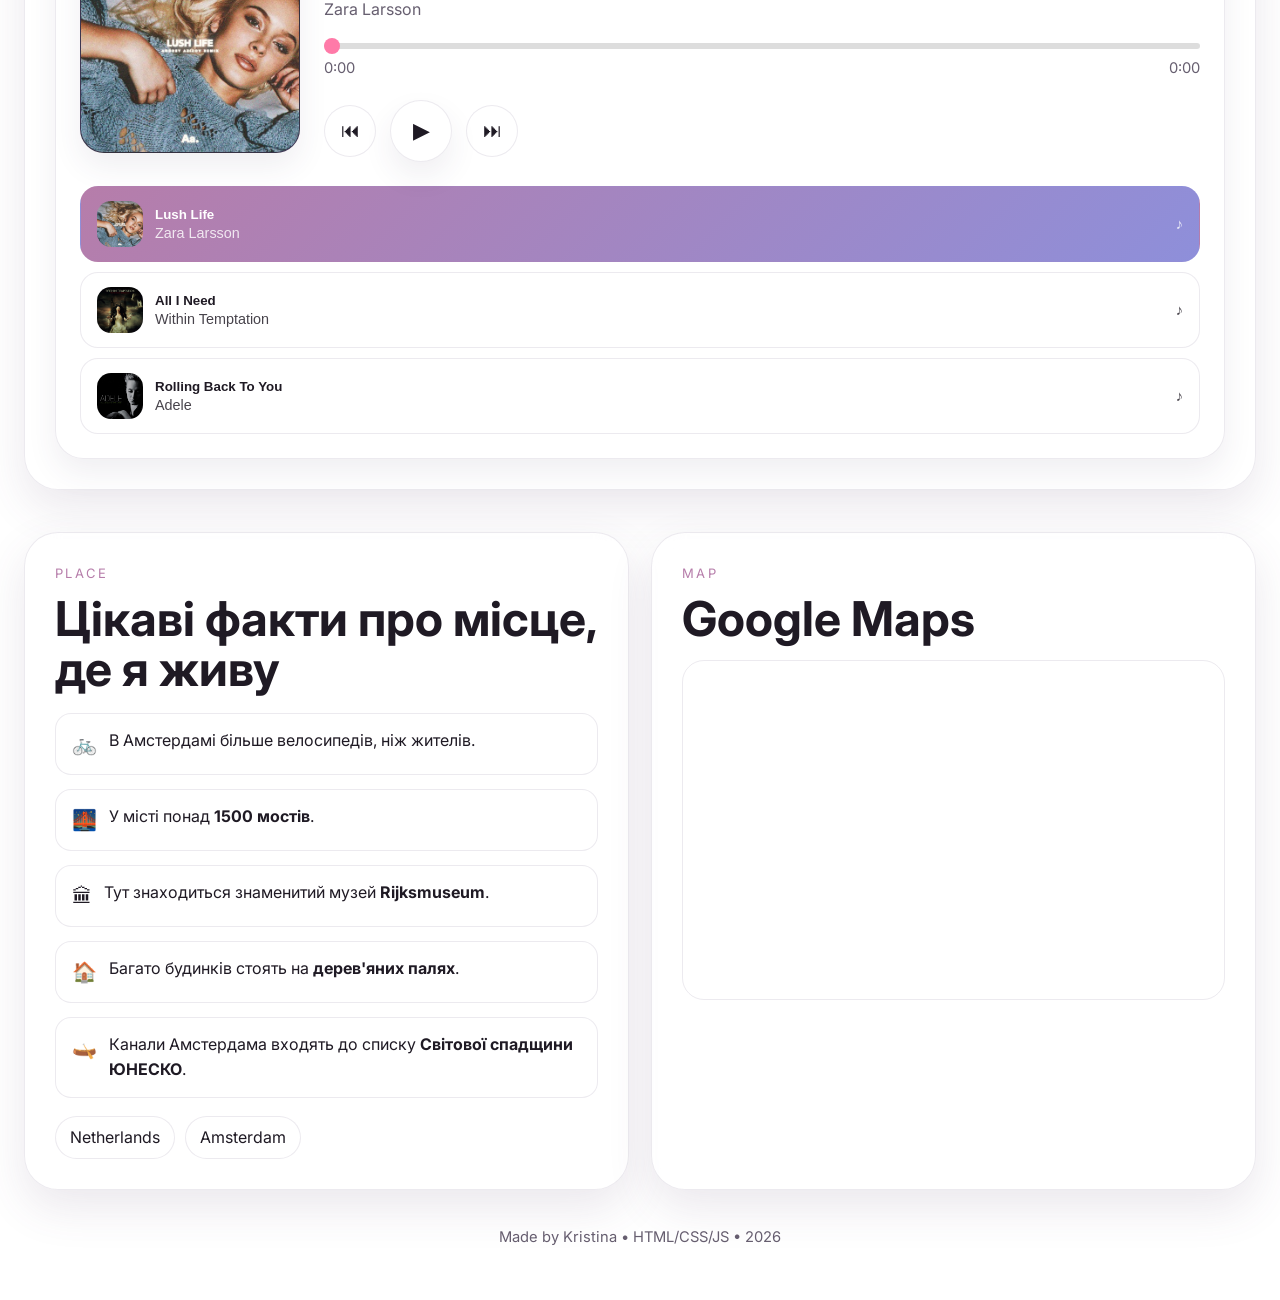
==== commit 2fdb9b26: "Make video plaed only in dark mode" ====
--- a/index.html
+++ b/index.html
@@ -4,6 +4,7 @@
   <meta charset="utf-8">
   <meta name="viewport" content="width=device-width, initial-scale=1">
   <title>Kristina Mozhaieva | Personal Website</title>
+  <link rel="icon" type="image/png" href="img/favicon.png">
   <meta
     name="description"
     content="Особиста сторінка Крістіни Можаєвої: навчання, улюблені фільми, настрій, фотогалерея та карта."
@@ -18,10 +19,12 @@
 
   <link rel="stylesheet" href="styles.css">
   <script src="script.js" defer></script>
+
   
 </head>
 
 <body class="theme-light">
+  
   <header class="topbar" id="top">
     <div class="container topbar__inner">
       <a class="brand" href="#top" aria-label="На початок">
--- a/styles.css
+++ b/styles.css
@@ -670,6 +670,37 @@
 .hero__photo img {
   border-radius: 22px;
 }
+@media (max-width: 760px) {
+  .nav {
+    display: none;
+    position: absolute;
+    top: calc(100% + 8px);
+    left: 0;
+    right: 0;
+    width: 100%;
+    z-index: 120;
+    flex-direction: column;
+    align-items: stretch;
+    gap: 6px;
+    padding: 10px;
+    border-radius: 20px;
+    background: rgba(18, 18, 24, 0.96);
+    border: 1px solid rgba(255, 255, 255, 0.08);
+    box-shadow: 0 18px 40px rgba(0, 0, 0, 0.28);
+  }
+
+  .nav.is-open {
+    display: flex;
+  }
+
+  body.theme-light .nav.is-open a {
+    color: rgba(255, 255, 255, 0.92);
+  }
+
+  body.theme-light .nav.is-open a:hover {
+    color: #ffffff;
+  }
+}
 
 /* =========================
    8. TABLE / STUDY
@@ -1778,10 +1809,13 @@
   z-index: 0;
   pointer-events: none;
   opacity: 0;
-  transition: opacity 0.5s ease;
   overflow: hidden;
-}
-
+  transition: opacity 0.6s ease;
+}
+
+.theme-dark.music-playing .musicVisual {
+  opacity: 1;
+}
 .musicVisual__video,
 .musicVisual__gif {
   width: 100%;
@@ -1790,24 +1824,19 @@
   filter: blur(8px) saturate(1.1);
   transform: scale(1.08);
   opacity: 0.38;
-}
-
-.musicVisual__overlay {
-  position: absolute;
-  inset: 0;
-  background:
-    linear-gradient(rgba(10, 10, 20, 0.45), rgba(10, 10, 20, 0.55));
-}
-
-body.music-playing .musicVisual {
-  opacity: 1;
-}
-
-body.music-playing .musicVisual__video,
-body.music-playing .musicVisual__gif {
   animation: musicFloat 8s ease-in-out infinite;
 }
-
+/* светлая тема — сильнее blur */
+.theme-light .musicVisual__video,
+.theme-light .musicVisual__gif {
+  filter: blur(8px) saturate(1.1) brightness(2.25);
+}
+
+/* тёмная тема — почти без blur и ярче */
+.theme-dark .musicVisual__video,
+.theme-dark .musicVisual__gif {
+  filter: blur(8px) saturate(1.2) brightness(1.15);
+}
 @keyframes musicFloat {
   0% {
     transform: scale(1.08) translate3d(0, 0, 0);
@@ -1819,14 +1848,27 @@
     transform: scale(1.08) translate3d(0, 0, 0);
   }
 }
-.topbar,
+
 main,
 .pageFlow,
 .section,
 .softSection,
-.introBlock,
-.modal,
-.projectModal {
+.introBlock {
   position: relative;
   z-index: 1;
-}+}
+.musicVisual,
+.musicVisual__video,
+.musicVisual__gif,
+.musicVisual__overlay {
+  pointer-events: none !important;
+}
+
+.theme-light .musicVisual {
+  display: none;
+}
+
+.theme-dark .musicVisual__overlay {
+  background: linear-gradient(rgba(10,10,20,0.25), rgba(10,10,20,0.35));
+}
+
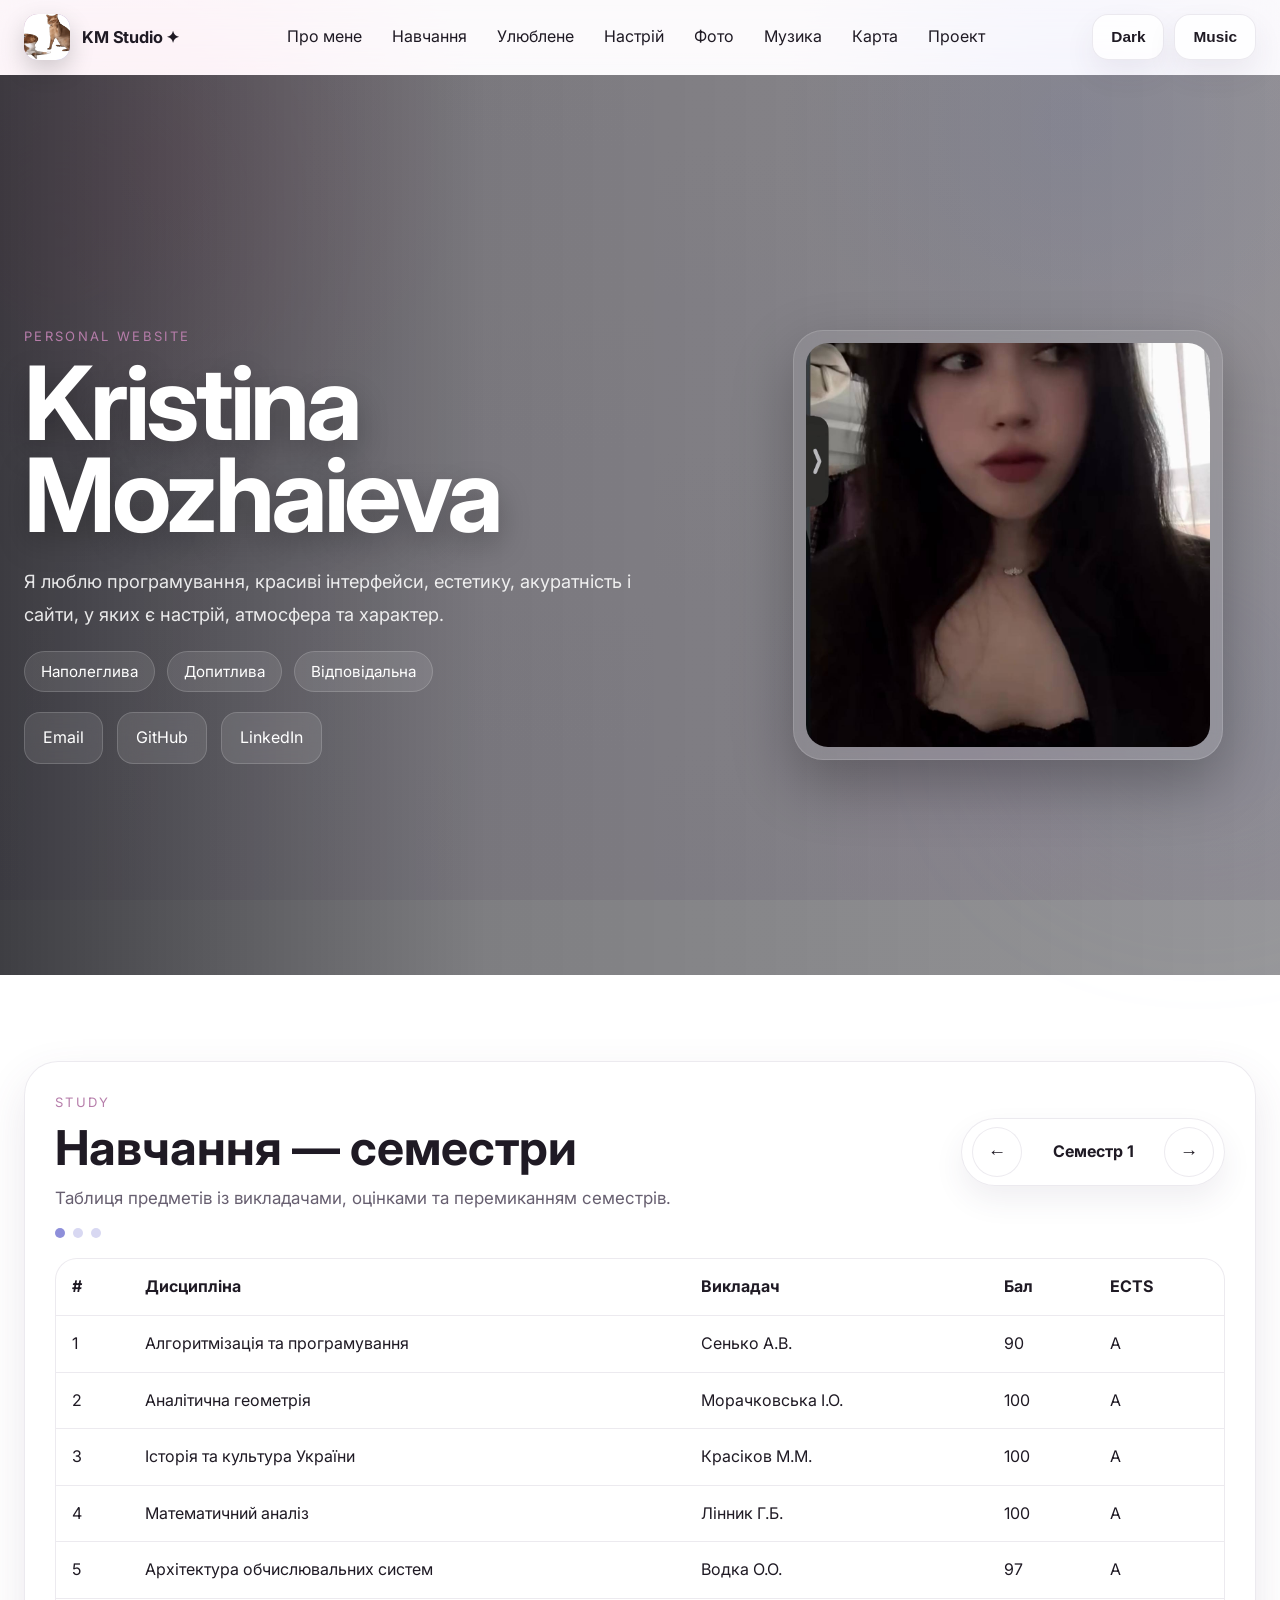
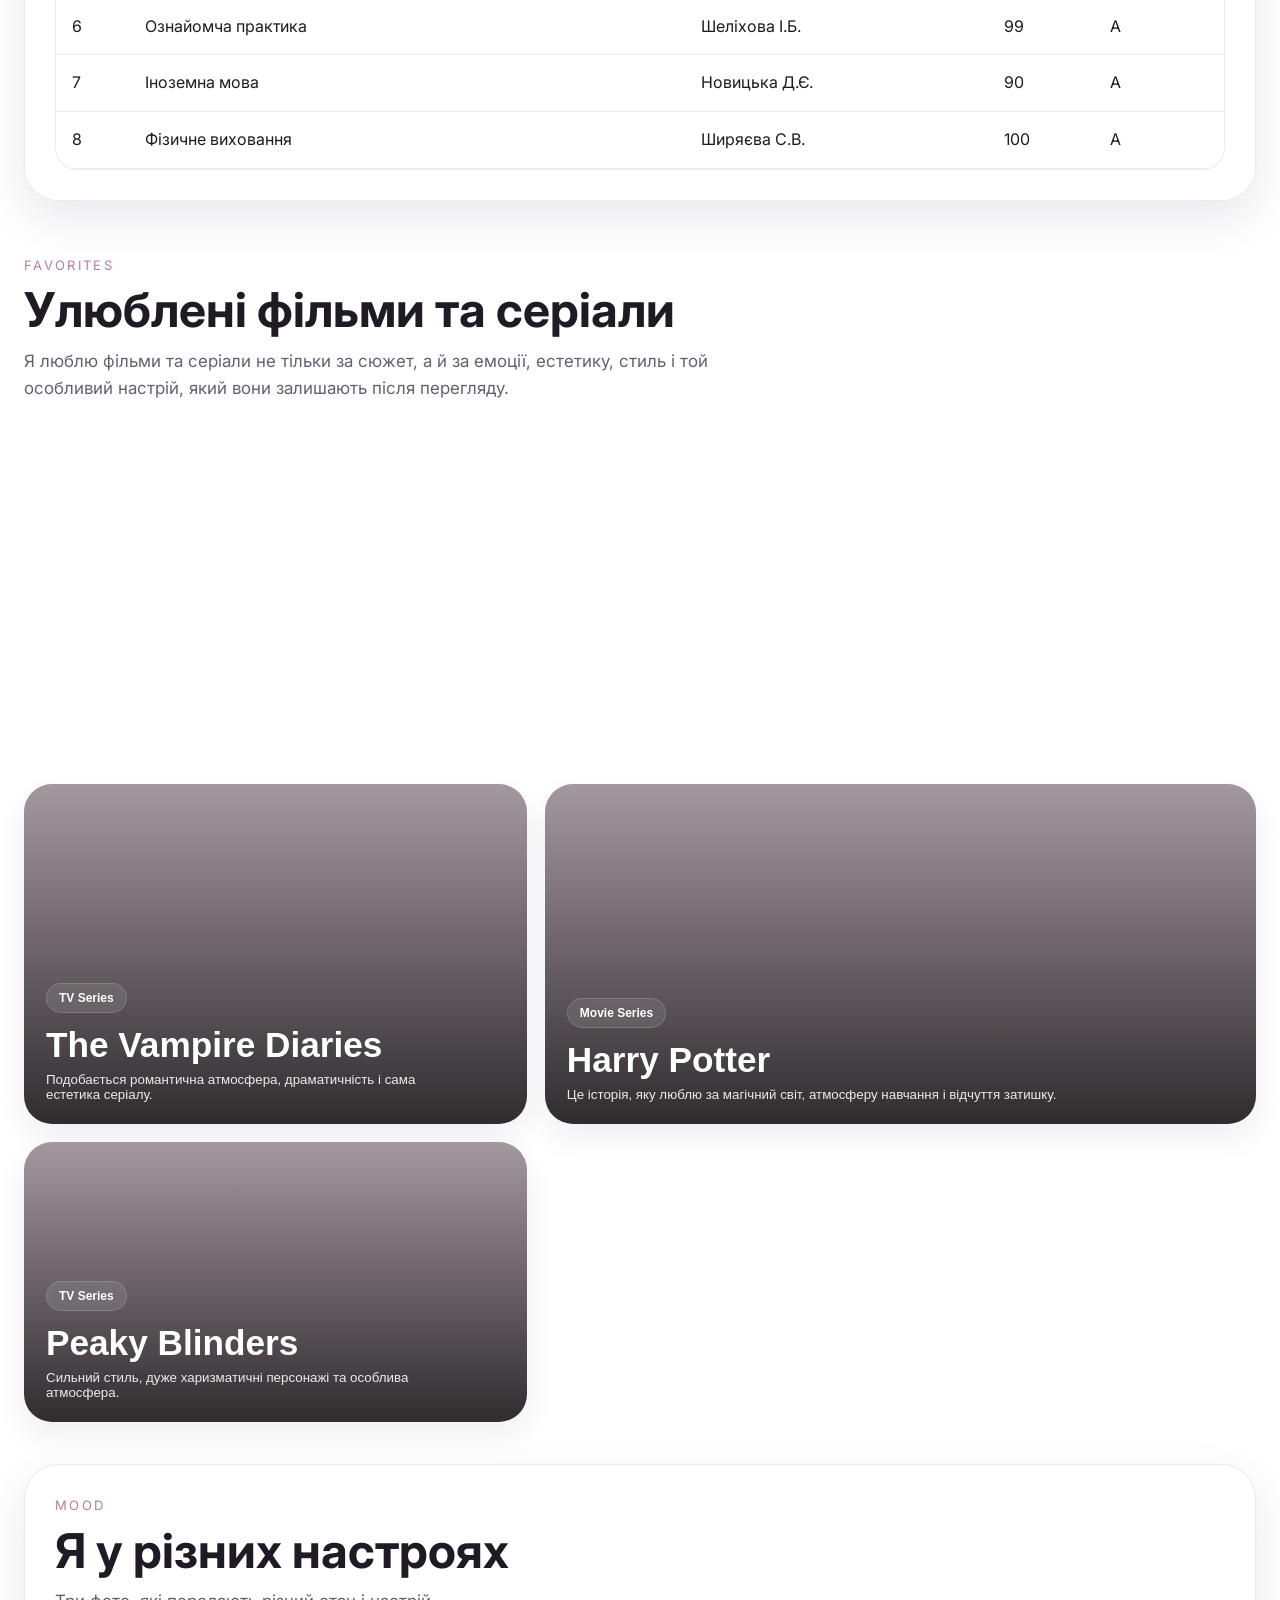
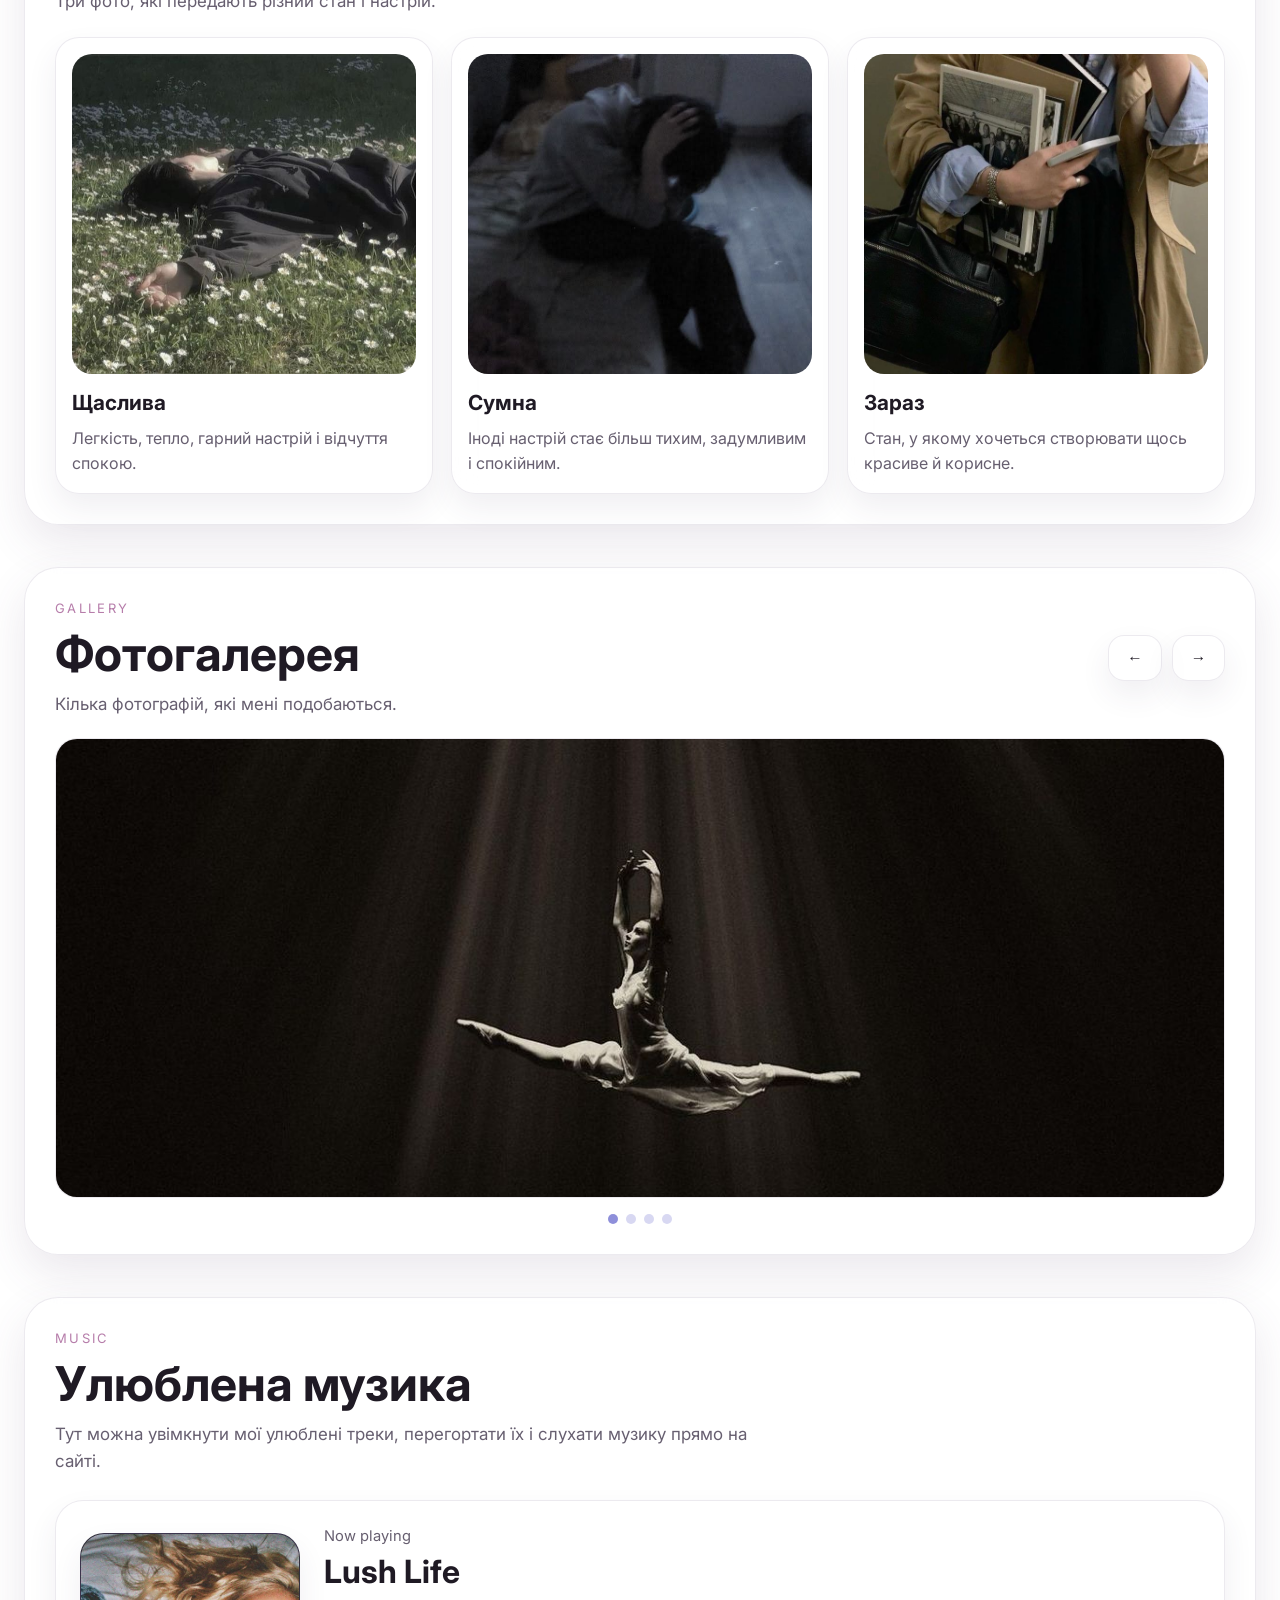
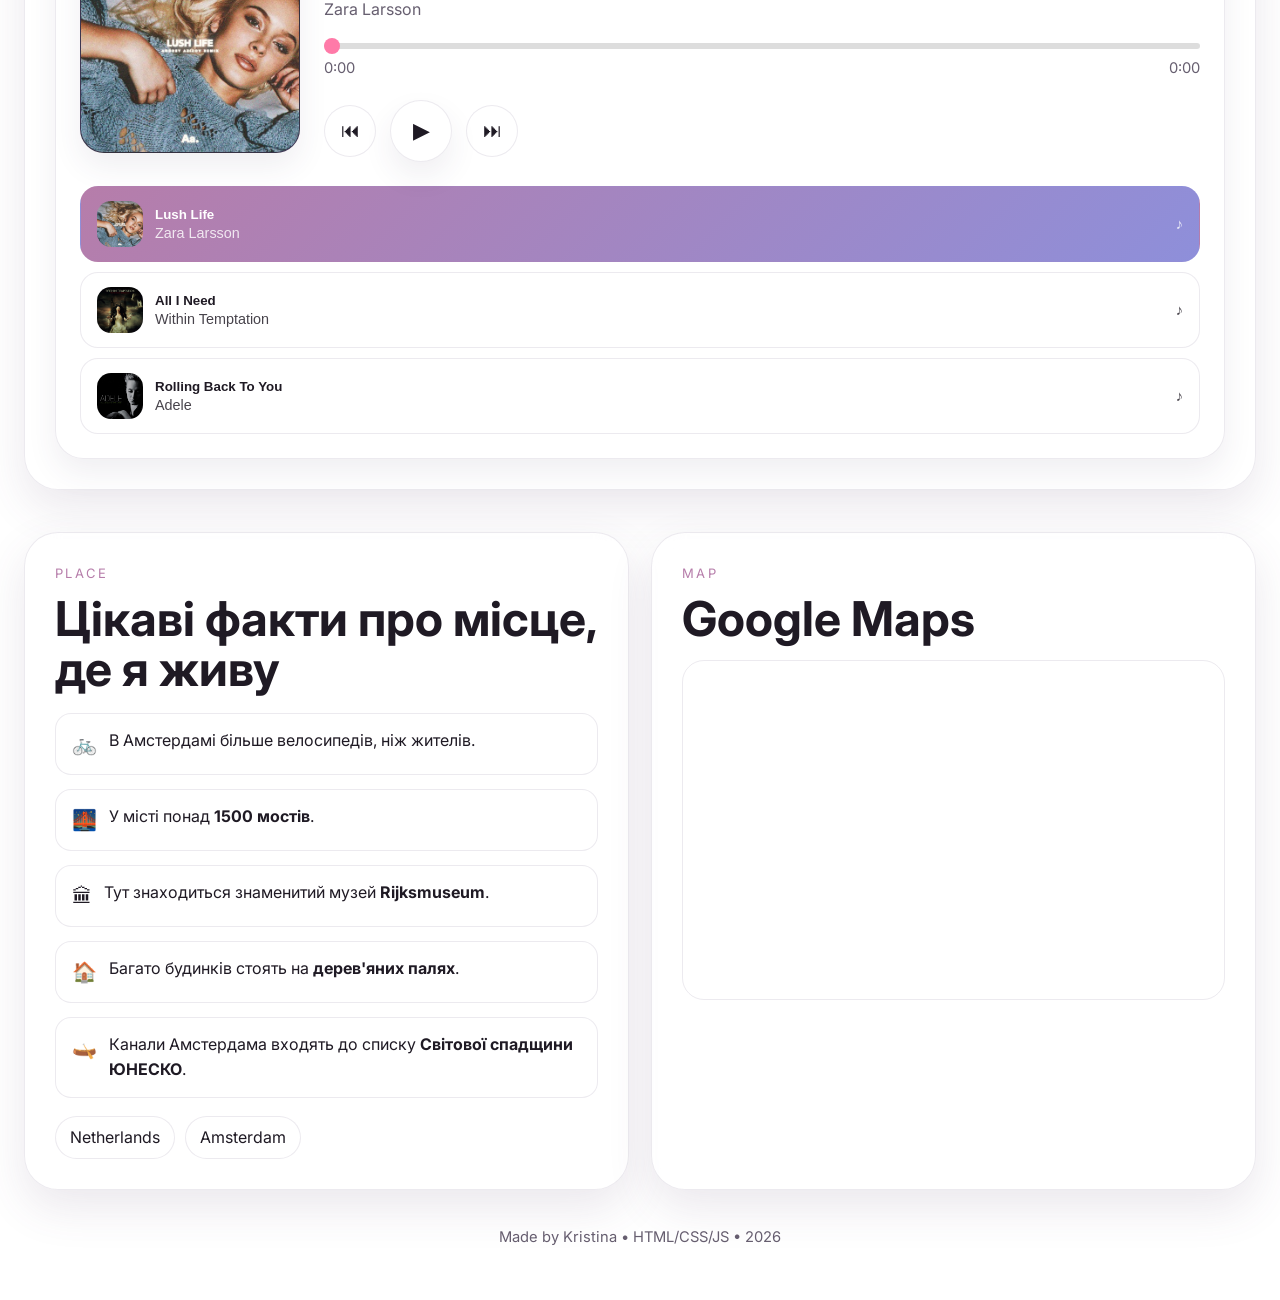
==== commit 49f3c1f1: "Add logic" ====
--- a/index.html
+++ b/index.html
@@ -40,7 +40,7 @@
         <a href="#favorites">Улюблене</a>
         <a href="#moods">Настрій</a>
         <a href="#slideshow">Фото</a>
-        <a href=#music>Музика</a>
+        <a href="#music">Музика</a>
         <a href="#place">Карта</a>
         <a href="project.html">Проект</a>
       </nav>
--- a/styles.css
+++ b/styles.css
@@ -587,12 +587,6 @@
   color: rgba(255, 255, 255, 0.88);
 }
 
-.hero__chips {
-  display: flex;
-  flex-wrap: wrap;
-  gap: 12px;
-  margin-bottom: 28px;
-}
 
 .hero__chips span,
 .hero__links a,
@@ -1318,6 +1312,7 @@
 
 .miniProjectThumb {
   height: 210px;
+  overflow: hidden;
   background: linear-gradient(135deg, rgba(12, 12, 20, 1), rgba(4, 4, 10, 1));
   display: flex;
   align-items: center;
@@ -1445,10 +1440,6 @@
   font-size: 18px;
 }
 
-body.modal-open {
-  overflow: hidden;
-}
-
 @media (max-width: 900px) {
   .projectModal__grid {
     grid-template-columns: 1fr;
@@ -1486,12 +1477,6 @@
   .miniProjectInfo h3 {
     font-size: 20px;
   }
-}
-
-.miniProjectThumb {
-  height: 210px;
-  overflow: hidden;
-  background: linear-gradient(135deg, rgba(12, 12, 20, 1), rgba(4, 4, 10, 1));
 }
 
 .miniProjectThumb img {
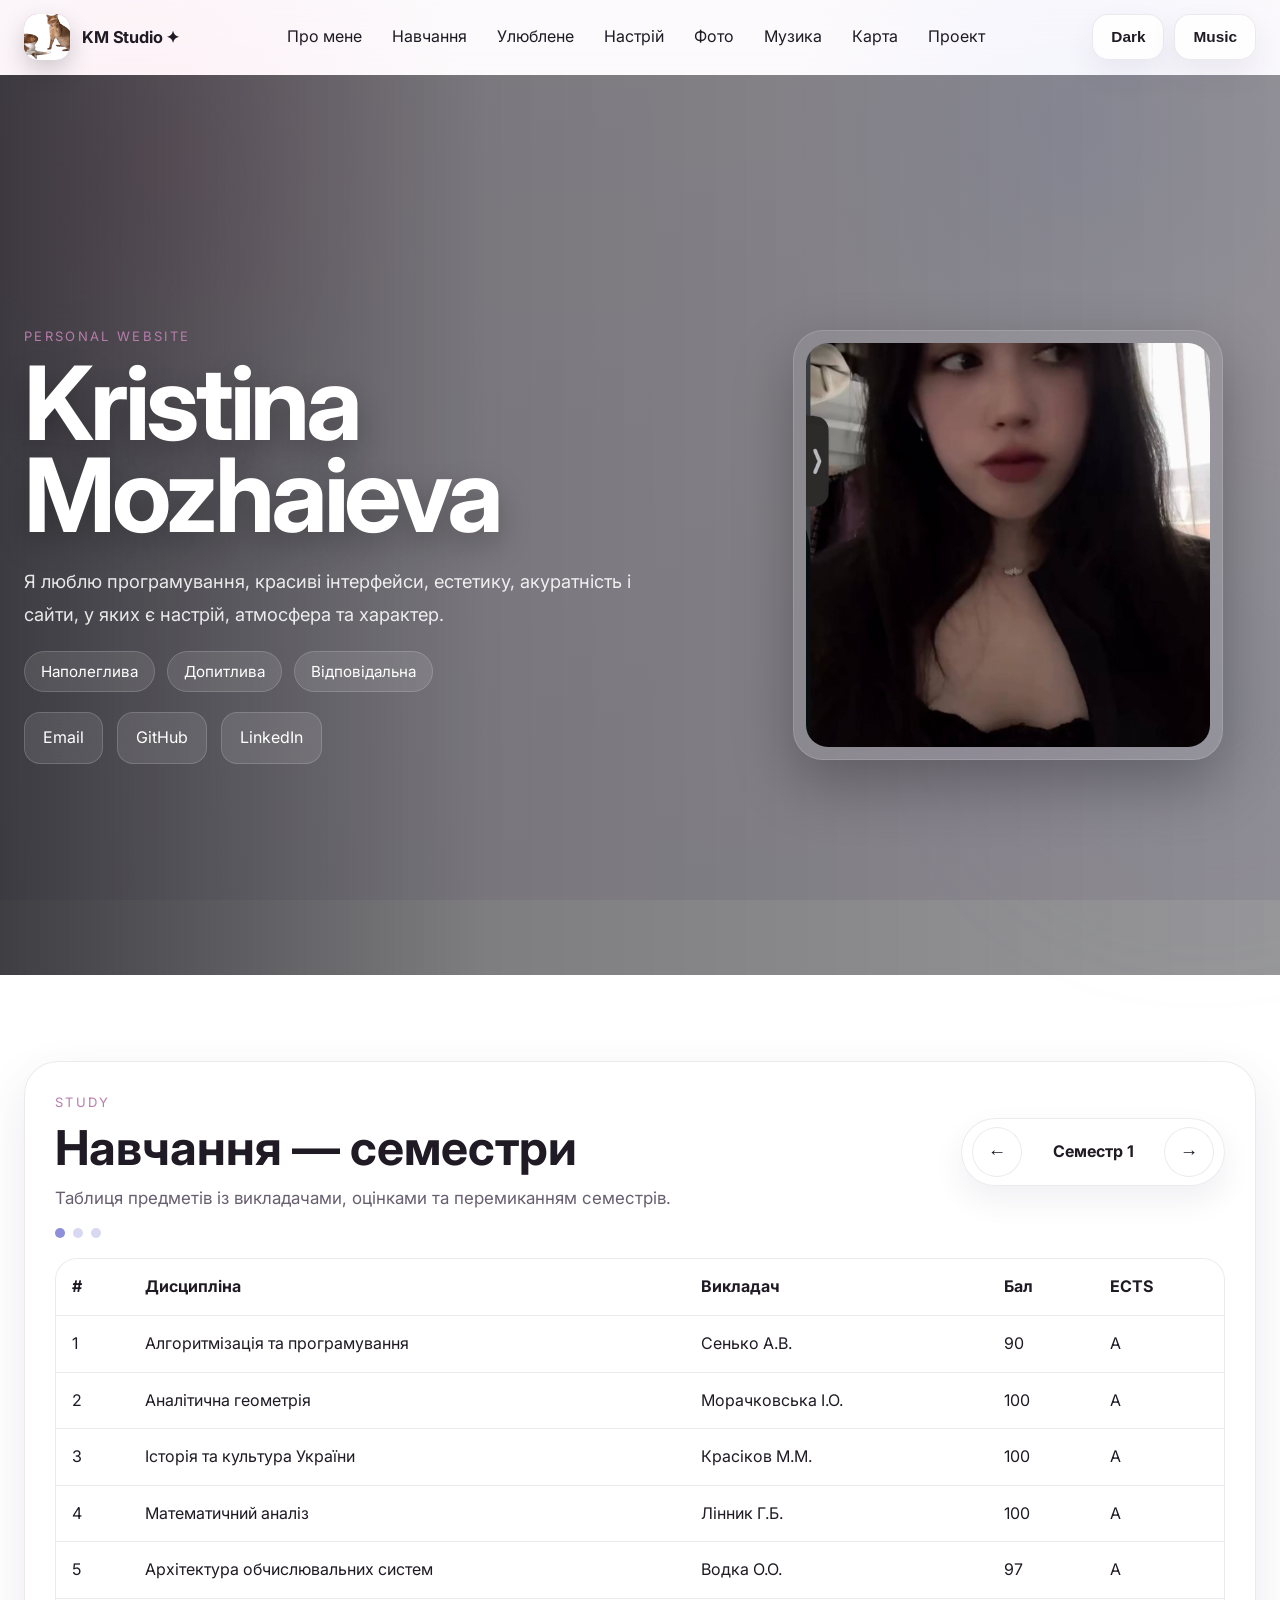
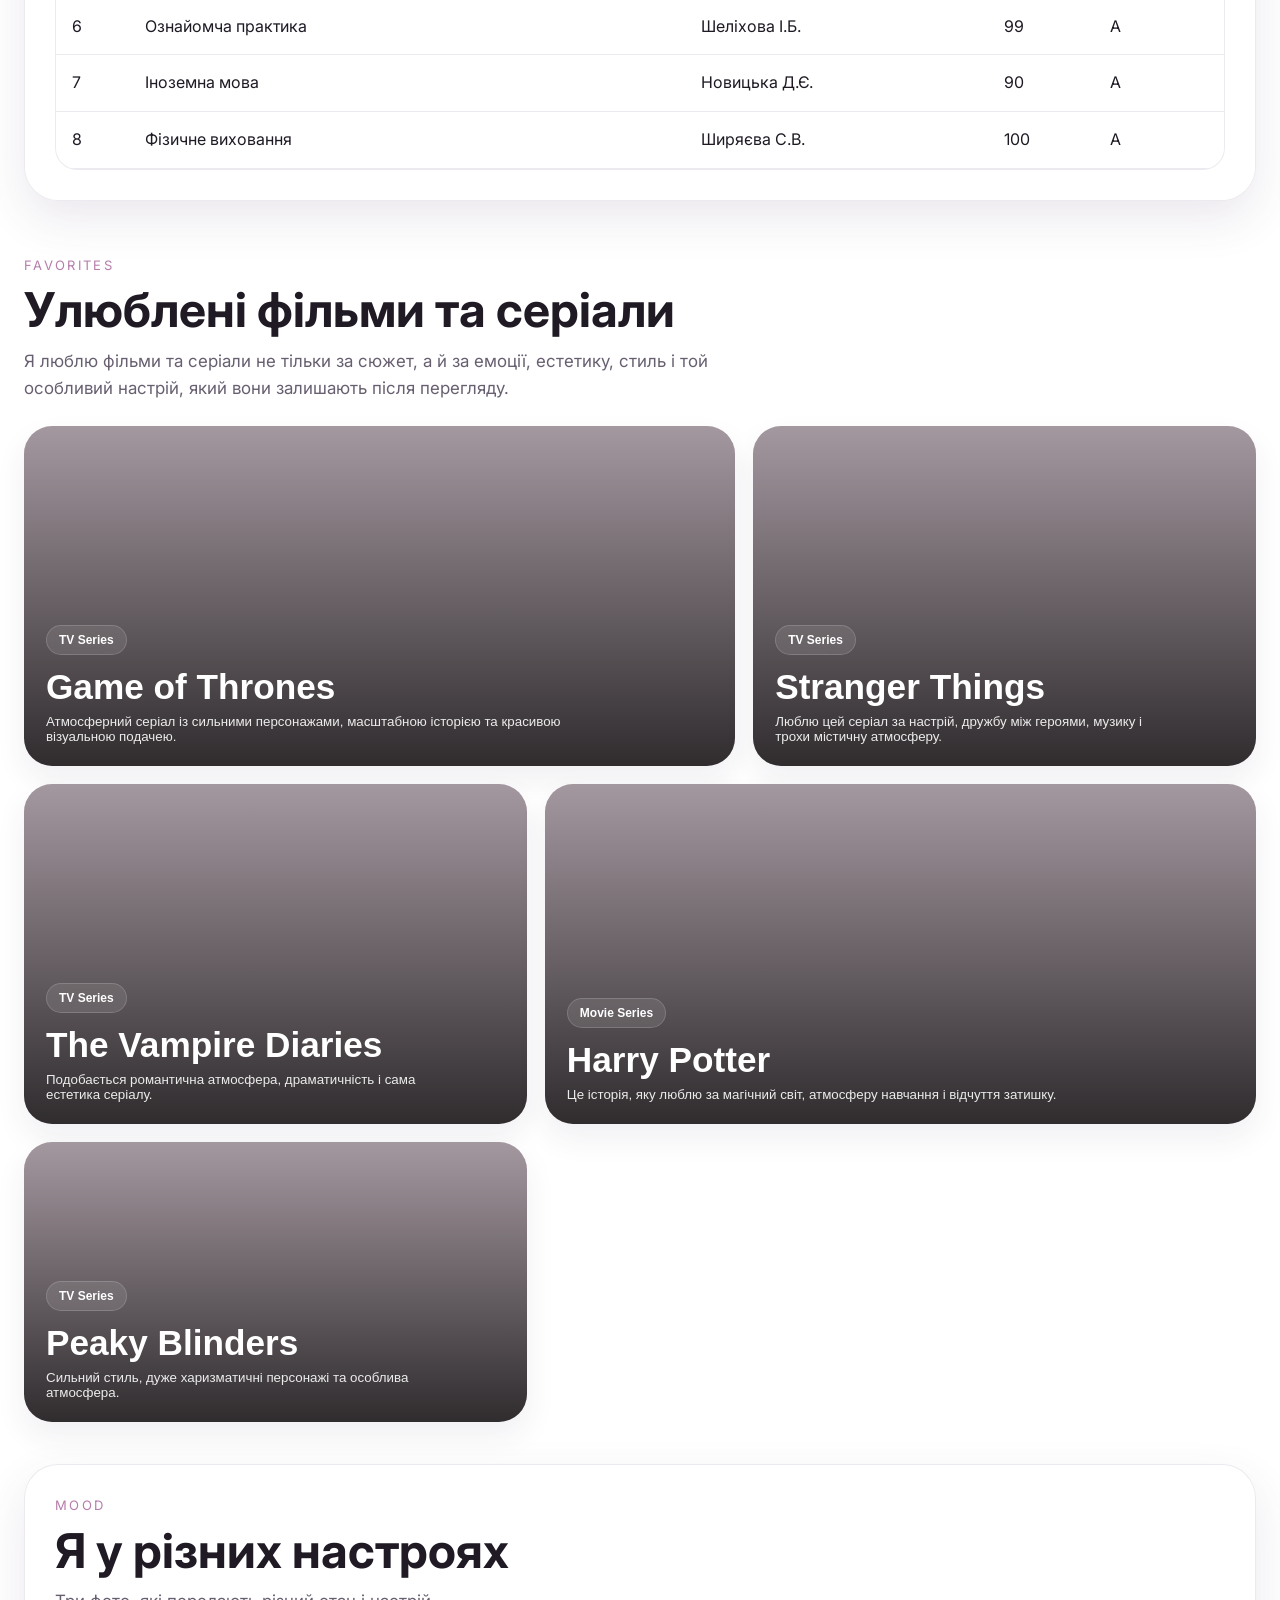
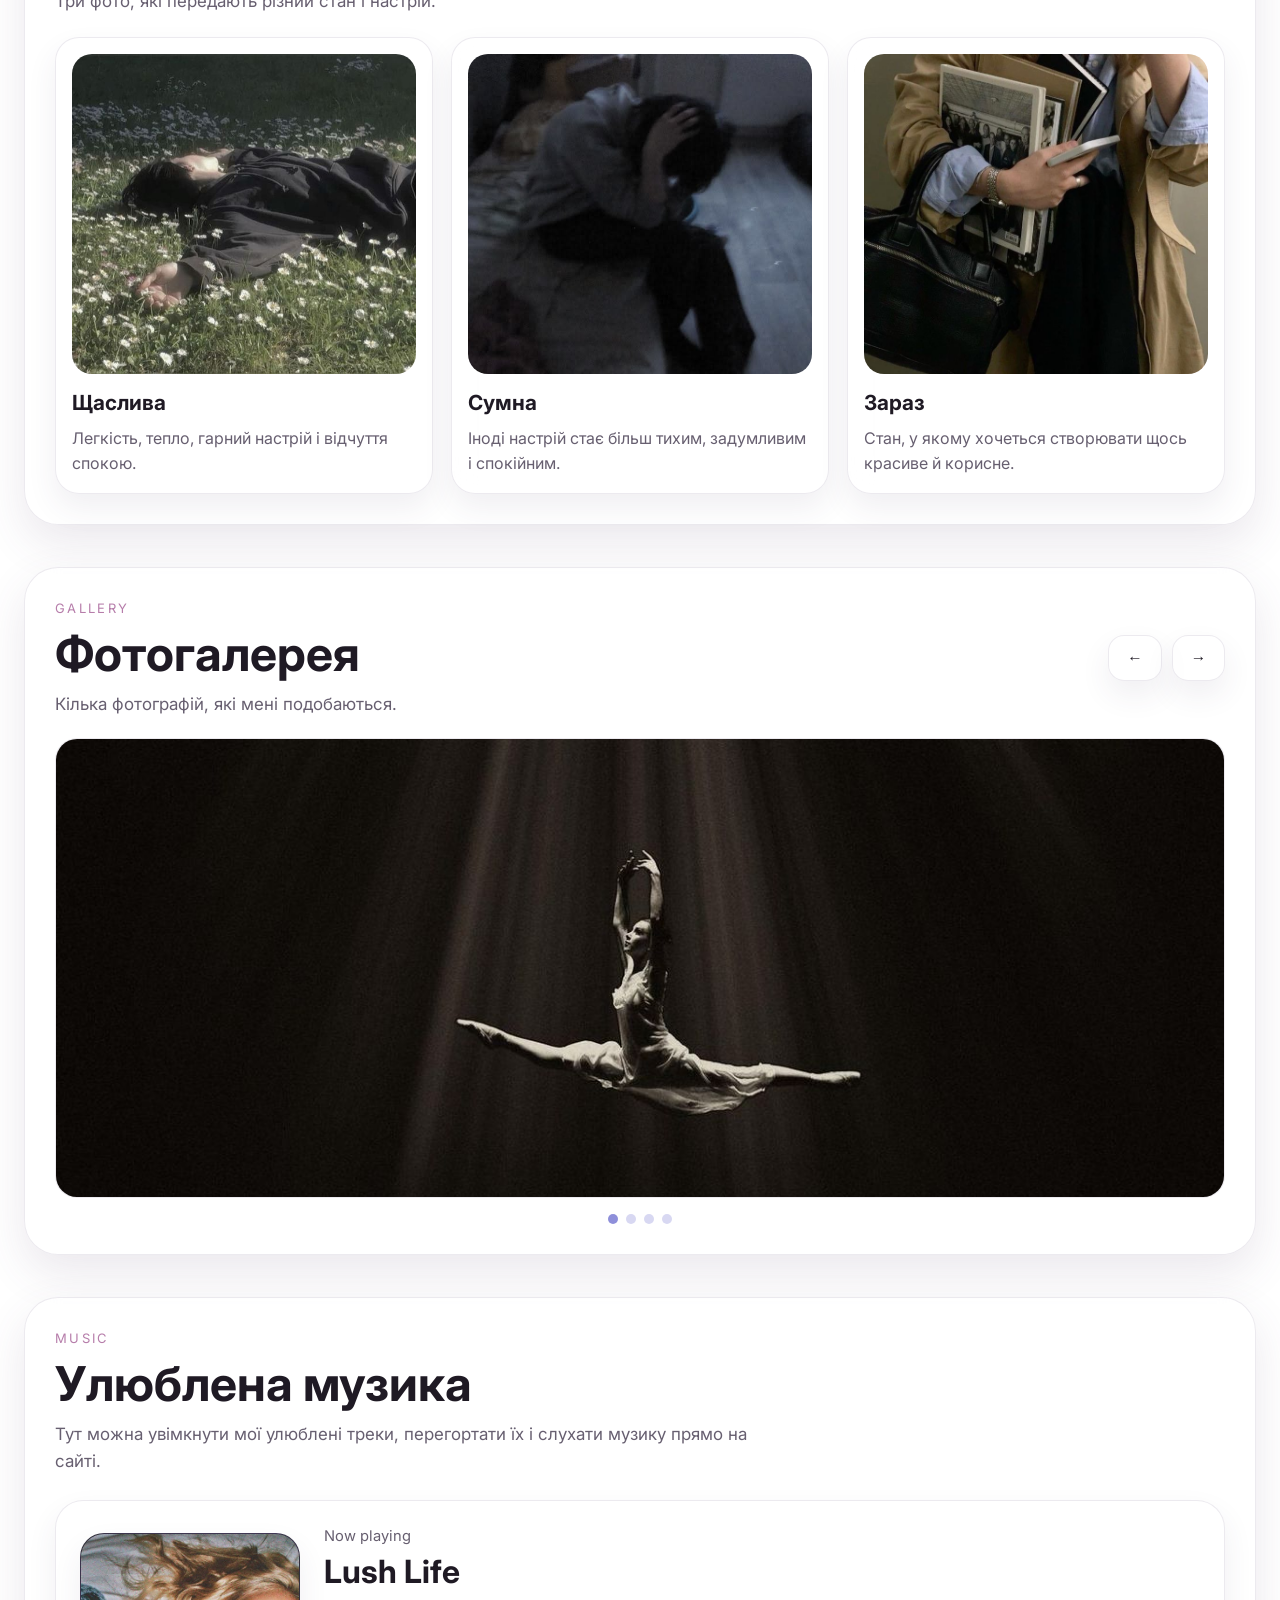
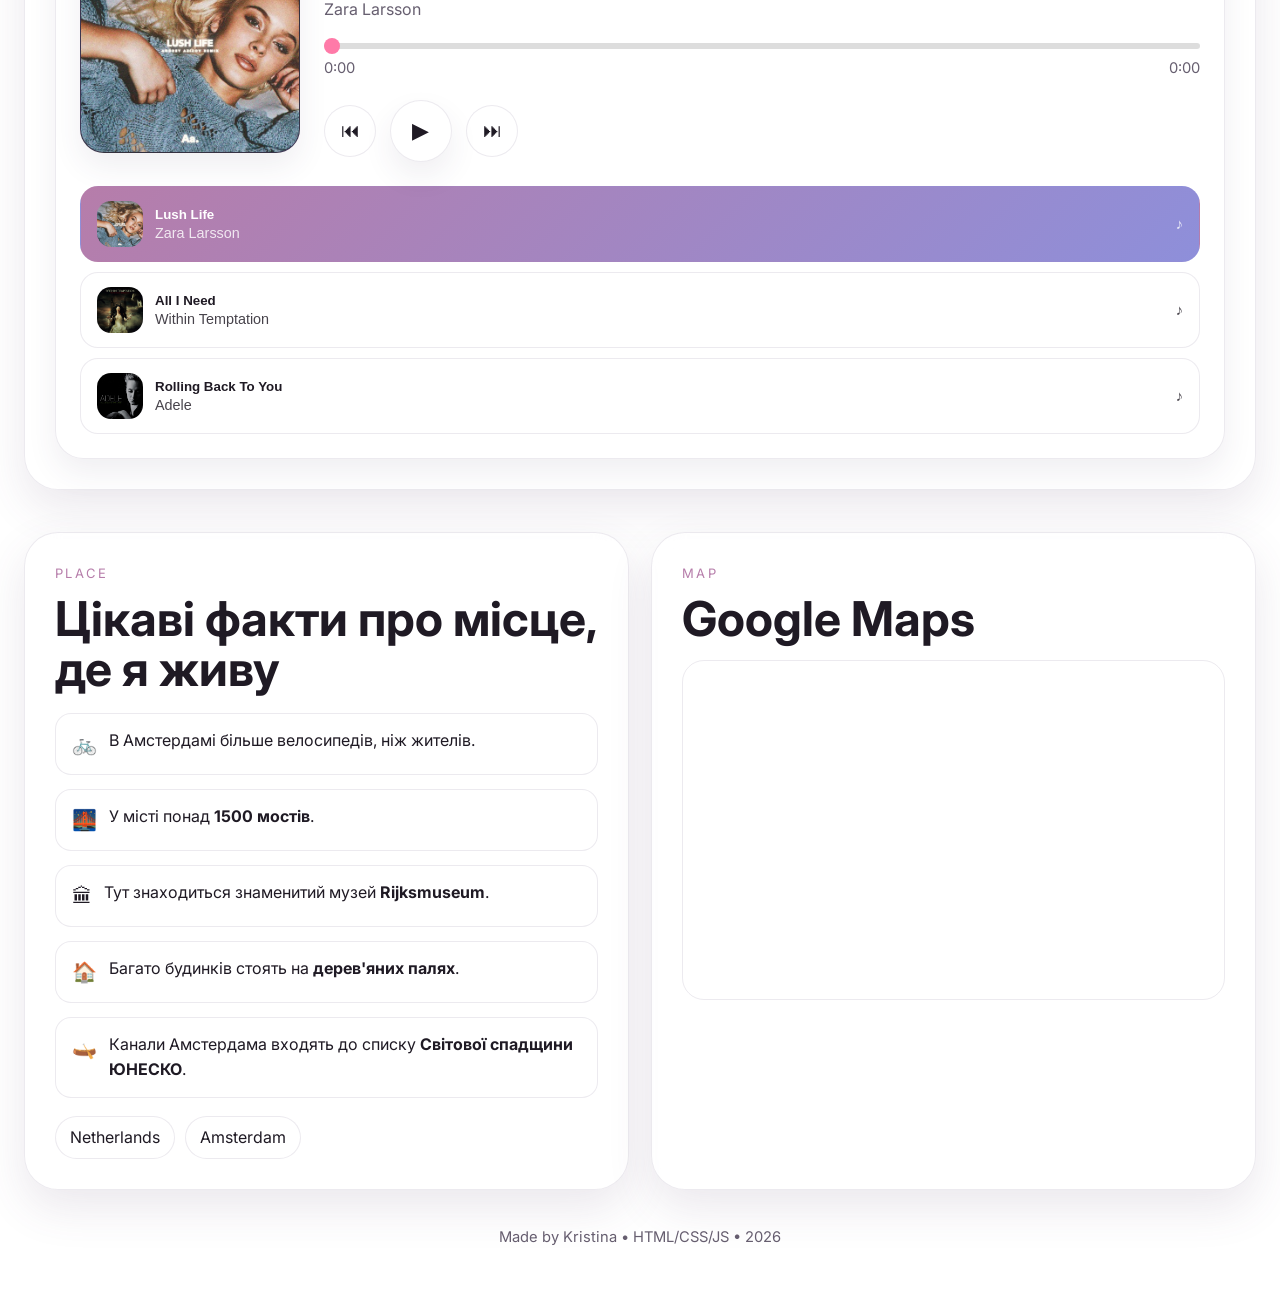
==== commit dacbaac4: "split css and js" ====
--- a/index.html
+++ b/index.html
@@ -17,10 +17,24 @@
     rel="stylesheet"
   >
 
-  <link rel="stylesheet" href="styles.css">
-  <script src="script.js" defer></script>
-
-  
+  <link rel="stylesheet" href="css/base.css" />
+  <link rel="stylesheet" href="css/layout.css" />
+  <link rel="stylesheet" href="css/header.css" />
+  <link rel="stylesheet" href="css/components.css" />
+  <link rel="stylesheet" href="css/hero.css" />
+  <link rel="stylesheet" href="css/study.css" />
+  <link rel="stylesheet" href="css/cinema.css" />
+  <link rel="stylesheet" href="css/music.css" />
+  <link rel="stylesheet" href="css/project.css" />
+  <link rel="stylesheet" href="css/modal.css" />
+  <link rel="stylesheet" href="css/theme.css" />
+  <link rel="stylesheet" href="css/responsive.css" />
+  <link rel="stylesheet" href="css/main.css" />
+  <script src="js/helpers.js" defer></script>
+  <script src="js/data.js" defer></script>
+  <script src="js/ui.js" defer></script>
+  <script src="js/music-player.js" defer></script>
+  <script src="js/main.js" defer></script>
 </head>
 
 <body class="theme-light">
@@ -320,33 +334,32 @@
             <p class="sectionKicker">Place</p>
             <h2 class="sectionTitle" id="place-title">Цікаві факти про місце, де я живу</h2>
             <div class="factList">
-
-  <div class="factItem">
-    <span class="factIcon">🚲</span>
-    <p>В Амстердамі більше велосипедів, ніж жителів.</p>
-  </div>
-
-  <div class="factItem">
-    <span class="factIcon">🌉</span>
-    <p>У місті понад <strong>1500 мостів</strong>.</p>
-  </div>
-
-  <div class="factItem">
-    <span class="factIcon">🏛</span>
-    <p>Тут знаходиться знаменитий музей <strong>Rijksmuseum</strong>.</p>
-  </div>
-
-  <div class="factItem">
-    <span class="factIcon">🏠</span>
-    <p>Багато будинків стоять на <strong>дерев'яних палях</strong>.</p>
-  </div>
-
-  <div class="factItem">
-    <span class="factIcon">🛶</span>
-    <p>Канали Амстердама входять до списку <strong>Світової спадщини ЮНЕСКО</strong>.</p>
-  </div>
-
-</div>
+              <div class="factItem">
+                <span class="factIcon">🚲</span>
+                <p>В Амстердамі більше велосипедів, ніж жителів.</p>
+              </div>
+
+              <div class="factItem">
+                <span class="factIcon">🌉</span>
+                <p>У місті понад <strong>1500 мостів</strong>.</p>
+              </div>
+
+              <div class="factItem">
+                <span class="factIcon">🏛</span>
+                <p>Тут знаходиться знаменитий музей <strong>Rijksmuseum</strong>.</p>
+              </div>
+
+              <div class="factItem">
+                <span class="factIcon">🏠</span>
+                <p>Багато будинків стоять на <strong>дерев'яних палях</strong>.</p>
+              </div>
+
+              <div class="factItem">
+                <span class="factIcon">🛶</span>
+                <p>Канали Амстердама входять до списку <strong>Світової спадщини ЮНЕСКО</strong>.</p>
+              </div>
+
+            </div>
             <div class="pillRow" aria-label="Локація">
               <span class="pill">Netherlands</span>
               <span class="pill">Amsterdam</span>
--- a/css/base.css
+++ b/css/base.css
@@ -0,0 +1,64 @@
+/* =========================
+   RESET / BASE
+========================= */
+
+* {
+  box-sizing: border-box;
+  margin: 0;
+  padding: 0;
+}
+
+html {
+  scroll-behavior: smooth;
+}
+
+img {
+  display: block;
+  max-width: 100%;
+}
+
+a {
+  color: inherit;
+  text-decoration: none;
+}
+
+body {
+  min-height: 100vh;
+  font-family: Inter, Arial, sans-serif;
+  line-height: 1.6;
+  background: var(--bg);
+  color: var(--text);
+  background-attachment: fixed;
+  transition: background 0.35s ease, color 0.35s ease;
+}
+
+body.modal-open {
+  overflow: hidden;
+}
+
+/* decorative background blobs */
+body::before,
+body::after {
+  content: "";
+  position: fixed;
+  border-radius: 50%;
+  filter: blur(90px);
+  z-index: -1;
+  opacity: 0.5;
+}
+
+body::before {
+  width: 260px;
+  height: 260px;
+  top: 100px;
+  left: -70px;
+  background: rgba(255, 190, 220, 0.45);
+}
+
+body::after {
+  width: 320px;
+  height: 320px;
+  right: -80px;
+  bottom: 50px;
+  background: rgba(195, 205, 255, 0.35);
+}
--- a/css/layout.css
+++ b/css/layout.css
@@ -0,0 +1,35 @@
+/* =========================
+   LAYOUT
+========================= */
+
+.container {
+  width: min(var(--container), calc(100% - 48px));
+  margin: 0 auto;
+}
+
+.pageFlow {
+  padding-top: 44px;
+  padding-bottom: 30px;
+}
+
+.section {
+  margin-top: 42px;
+}
+
+.grid {
+  display: grid;
+  gap: 22px;
+}
+
+.placeGrid {
+  grid-template-columns: 1fr 1fr;
+}
+
+main,
+.pageFlow,
+.section,
+.softSection,
+.introBlock {
+  position: relative;
+  z-index: 1;
+}
--- a/css/header.css
+++ b/css/header.css
@@ -0,0 +1,81 @@
+/* =========================
+   TOPBAR / HEADER
+========================= */
+
+.topbar {
+  position: sticky;
+  top: 0;
+  z-index: 100;
+  backdrop-filter: blur(18px);
+  background: var(--topbar);
+  border-bottom: 1px solid rgba(255, 255, 255, 0.08);
+}
+
+.topbar__inner {
+  min-height: 74px;
+  display: flex;
+  align-items: center;
+  justify-content: space-between;
+  gap: 18px;
+}
+
+.brand {
+  display: flex;
+  align-items: center;
+  gap: 12px;
+  color: var(--text);
+  font-weight: 700;
+}
+
+.brand__logo {
+  width: 46px;
+  height: 46px;
+  display: grid;
+  place-items: center;
+  border-radius: 14px;
+  overflow: hidden;
+  background: linear-gradient(135deg, var(--accent), var(--accent-2));
+  box-shadow: 0 10px 24px rgba(0, 0, 0, 0.18);
+}
+
+.brand__logo img {
+  width: 100%;
+  height: 100%;
+  object-fit: cover;
+}
+
+.brand__text {
+  font-size: 1.02rem;
+  font-weight: 700;
+  letter-spacing: -0.01em;
+  color: var(--text);
+}
+
+.nav {
+  display: flex;
+  align-items: center;
+  gap: 6px;
+  flex-wrap: wrap;
+}
+
+.nav a {
+  padding: 8px 12px;
+  border-radius: 999px;
+  color: var(--text);
+  transition:
+    background var(--transition),
+    color var(--transition),
+    transform var(--transition);
+}
+
+.nav a:hover {
+  background: rgba(255, 255, 255, 0.22);
+  color: var(--text);
+  transform: translateY(-1px);
+}
+
+.actions {
+  display: flex;
+  align-items: center;
+  gap: 10px;
+}
--- a/css/components.css
+++ b/css/components.css
@@ -0,0 +1,296 @@
+/* =========================
+   UTILITIES
+========================= */
+
+.muted {
+  color: var(--muted);
+}
+
+.tiny {
+  font-size: 0.92rem;
+}
+
+.lift {
+  transition: transform var(--transition), box-shadow var(--transition);
+}
+
+.lift:hover {
+  transform: translateY(-6px);
+  box-shadow: var(--shadow);
+}
+
+.sectionKicker {
+  margin-bottom: 10px;
+  font-size: 13px;
+  letter-spacing: 0.18em;
+  text-transform: uppercase;
+  color: var(--accent);
+}
+
+.sectionTitle {
+  margin-bottom: 12px;
+  font-size: clamp(2rem, 4vw, 3rem);
+  line-height: 1.05;
+  font-weight: 700;
+}
+
+.sectionText {
+  max-width: 720px;
+  font-size: 1.06rem;
+  color: var(--muted);
+}
+
+.section__head {
+  display: flex;
+  justify-content: space-between;
+  align-items: center;
+  gap: 16px;
+  flex-wrap: wrap;
+}
+
+/* reusable soft/glass surfaces */
+.glassBlock,
+.softSection,
+.introBlock,
+.photoCard,
+.slider__viewport,
+.tableWrap,
+.modal__card {
+  border: 1px solid var(--border);
+  backdrop-filter: blur(16px);
+}
+
+.glassBlock,
+.softSection,
+.introBlock {
+  background: var(--card);
+  border-radius: var(--radius-xl);
+  box-shadow: var(--shadow);
+}
+
+.softSection {
+  padding: 30px;
+}
+
+.introBlock {
+  padding: 34px;
+}
+
+.photoCard,
+.slider__viewport,
+.tableWrap,
+.modal__card {
+  background: var(--card-strong);
+}
+
+.tableWrap,
+.slider__viewport {
+  border-radius: 22px;
+}
+
+.photoCard {
+  padding: 16px;
+  border-radius: 24px;
+  box-shadow: var(--shadow-soft);
+}
+
+.modal__card {
+  border-radius: 30px;
+  box-shadow: var(--shadow);
+}
+
+/* common media fill */
+.hero__bgVideo,
+.movieCard__video,
+.slide,
+.photo img,
+.modal__img img,
+.hero__photo img {
+  width: 100%;
+  height: 100%;
+  object-fit: cover;
+}
+
+/* common overlays */
+.hero__bg,
+.hero__bgOverlay,
+.movieCard__media,
+.movieCard__overlay,
+.modal__backdrop {
+  position: absolute;
+  inset: 0;
+}
+
+/* buttons */
+.btn {
+  min-height: 46px;
+  padding: 0 18px;
+  border: 1px solid transparent;
+  border-radius: 16px;
+  cursor: pointer;
+  font-weight: 700;
+  font-size: 0.96rem;
+  display: inline-flex;
+  align-items: center;
+  justify-content: center;
+  text-align: center;
+  line-height: 1;
+  color: #fff;
+  background: linear-gradient(135deg, var(--accent), var(--accent-2));
+  box-shadow: var(--shadow-soft);
+  transition:
+    transform var(--transition),
+    opacity var(--transition),
+    box-shadow var(--transition),
+    background var(--transition),
+    border-color var(--transition);
+}
+
+.btn:hover {
+  transform: translateY(-2px);
+  opacity: 0.98;
+  box-shadow: var(--shadow);
+}
+
+.btn--ghost {
+  background: var(--card-strong);
+  color: var(--text);
+  border: 1px solid var(--border);
+  box-shadow: var(--shadow-soft);
+}
+
+.btn--ghost:hover {
+  background: var(--card);
+  border-color: rgba(182, 125, 170, 0.28);
+}
+
+/* segmented controls */
+.segmented {
+  display: flex;
+  align-items: center;
+  gap: 12px;
+  padding: 8px 10px;
+  border-radius: 999px;
+  background: var(--card-strong);
+  border: 1px solid var(--border);
+  box-shadow: var(--shadow-soft);
+}
+
+.segbtn {
+  width: 50px;
+  height: 50px;
+  border: 1px solid var(--border);
+  border-radius: 50%;
+  cursor: pointer;
+  display: inline-flex;
+  align-items: center;
+  justify-content: center;
+  font-size: 1.15rem;
+  font-weight: 700;
+  color: var(--text);
+  background: var(--card);
+  box-shadow: none;
+  transition:
+    transform var(--transition),
+    background var(--transition),
+    border-color var(--transition),
+    color var(--transition);
+}
+
+.segbtn:hover {
+  transform: translateY(-2px);
+  background: linear-gradient(135deg, var(--accent), var(--accent-2));
+  color: #fff;
+  border-color: transparent;
+}
+
+.seglabel {
+  min-width: 118px;
+  text-align: center;
+  font-weight: 700;
+  font-size: 1rem;
+  color: var(--text);
+}
+
+/* dots */
+.dots {
+  display: flex;
+  gap: 8px;
+  margin-top: 16px;
+}
+
+.dots--center {
+  justify-content: center;
+}
+
+.dotbtn {
+  width: 10px;
+  height: 10px;
+  border: none;
+  border-radius: 50%;
+  cursor: pointer;
+  background: var(--accent-2);
+  opacity: 0.35;
+}
+
+.dotbtn.is-active {
+  opacity: 1;
+}
+
+/* pills */
+.pillRow {
+  display: flex;
+  flex-wrap: wrap;
+  gap: 10px;
+  margin-top: 18px;
+}
+
+.pill {
+  padding: 8px 14px;
+  border-radius: 999px;
+  background: var(--pill-bg);
+  border: 1px solid var(--border);
+}
+
+/* burger */
+.burger {
+  display: none;
+  width: 46px;
+  height: 46px;
+  padding: 0;
+  border: 1px solid rgba(255, 255, 255, 0.14);
+  border-radius: var(--radius-sm);
+  background: rgba(255, 255, 255, 0.08);
+  color: #fff;
+  cursor: pointer;
+  align-items: center;
+  justify-content: center;
+  flex-direction: column;
+  gap: 5px;
+}
+
+.burger span {
+  display: block;
+  width: 20px;
+  height: 2px;
+  border-radius: 2px;
+  background: currentColor;
+}
+
+/* footer */
+.footer {
+  text-align: center;
+  padding: 36px 0 20px;
+}
+
+/* reveal */
+.reveal {
+  opacity: 0;
+  transform: translateY(36px);
+  transition: opacity 0.8s ease, transform 0.8s ease;
+}
+
+.reveal.is-visible {
+  opacity: 1;
+  transform: translateY(0);
+}
--- a/css/hero.css
+++ b/css/hero.css
@@ -0,0 +1,160 @@
+/* =========================
+   HERO
+========================= */
+
+.hero {
+  position: relative;
+  min-height: 100vh;
+  overflow: hidden;
+}
+
+.hero__bg {
+  z-index: 0;
+  overflow: hidden;
+}
+
+.hero__bgOverlay {
+  background:
+    linear-gradient(
+      90deg,
+      rgba(8, 8, 14, 0.78) 0%,
+      rgba(8, 8, 14, 0.52) 38%,
+      rgba(8, 8, 14, 0.42) 100%
+    );
+}
+
+.hero__container {
+  position: relative;
+  z-index: 1;
+  min-height: 100vh;
+  display: flex;
+  align-items: center;
+  padding-top: 110px;
+  padding-bottom: 70px;
+}
+
+.hero__content {
+  width: 100%;
+  display: grid;
+  grid-template-columns: 1.15fr 0.85fr;
+  align-items: center;
+  gap: 64px;
+}
+
+.hero__left {
+  max-width: 720px;
+  padding: 0;
+  background: transparent;
+  border: none;
+  box-shadow: none;
+  backdrop-filter: none;
+}
+
+.hero__title {
+  margin-bottom: 24px;
+  font-size: clamp(4rem, 8vw, 7rem);
+  line-height: 0.9;
+  font-weight: 700;
+  letter-spacing: -0.04em;
+  color: #fff;
+  text-shadow: 0 12px 30px rgba(0, 0, 0, 0.28);
+}
+
+.hero__lead {
+  max-width: 620px;
+  margin-bottom: 28px;
+  font-size: 1.14rem;
+  line-height: 1.8;
+  color: rgba(255, 255, 255, 0.88);
+}
+
+.hero__chips {
+  display: flex;
+  flex-wrap: wrap;
+  gap: 12px;
+  margin: 0 0 28px;
+  padding: 0;
+  list-style: none;
+}
+
+.hero__chips li {
+  margin: 0;
+  padding: 0;
+}
+
+.hero__chips span,
+.hero__links a,
+.movieCard__tag {
+  background: rgba(255, 255, 255, 0.1);
+  border: 1px solid rgba(255, 255, 255, 0.16);
+  backdrop-filter: blur(10px);
+  color: #fff;
+}
+
+.hero__chips span {
+  padding: 10px 16px;
+  border-radius: 999px;
+  font-size: 0.95rem;
+}
+
+.hero__quote {
+  max-width: 560px;
+  margin-bottom: 24px;
+  padding: 18px 20px;
+  border-radius: 22px;
+  background: rgba(255, 255, 255, 0.08);
+  border: 1px solid rgba(255, 255, 255, 0.14);
+}
+
+.hero__quote p {
+  margin-bottom: 6px;
+  color: #fff;
+  font-size: 1.05rem;
+}
+
+.hero__quote footer {
+  color: rgba(255, 255, 255, 0.72);
+}
+
+.hero__links {
+  display: flex;
+  flex-wrap: wrap;
+  gap: 14px;
+}
+
+.hero__links a {
+  padding: 12px 18px;
+  border-radius: 16px;
+  transition:
+    transform var(--transition),
+    background var(--transition),
+    border-color var(--transition);
+}
+
+.hero__links a:hover {
+  transform: translateY(-2px);
+  background: rgba(255, 255, 255, 0.16);
+  border-color: rgba(255, 255, 255, 0.28);
+}
+
+.hero__photoWrap {
+  display: flex;
+  justify-content: center;
+  align-items: center;
+}
+
+.hero__photo {
+  width: min(100%, 430px);
+  aspect-ratio: 1 / 1;
+  padding: 12px;
+  overflow: hidden;
+  border-radius: 30px;
+  background: rgba(255, 255, 255, 0.08);
+  border: 1px solid rgba(255, 255, 255, 0.14);
+  backdrop-filter: blur(12px);
+  box-shadow: 0 24px 60px rgba(0, 0, 0, 0.28);
+}
+
+.hero__photo img {
+  border-radius: 22px;
+}
--- a/css/study.css
+++ b/css/study.css
@@ -0,0 +1,102 @@
+/* =========================
+   TABLE / STUDY
+========================= */
+
+.tableWrap {
+  overflow: auto;
+  margin-top: 20px;
+}
+
+.table {
+  width: 100%;
+  min-width: 760px;
+  border-collapse: collapse;
+}
+
+.table th,
+.table td {
+  padding: 15px 16px;
+  text-align: left;
+  border-bottom: 1px solid var(--border);
+}
+
+.table th {
+  background: rgba(255, 255, 255, 0.16);
+  color: var(--text);
+}
+
+/* =========================
+   MOODS / PHOTOS
+========================= */
+
+.moodGrid {
+  display: grid;
+  grid-template-columns: repeat(3, 1fr);
+  gap: 18px;
+  margin-top: 22px;
+}
+
+.photo {
+  height: 320px;
+  overflow: hidden;
+  border-radius: 20px;
+  background: linear-gradient(135deg, #f1dcea, #ddd8ff);
+}
+
+.photoCard figcaption {
+  margin-top: 12px;
+}
+
+.photoCard figcaption strong {
+  display: block;
+  margin-bottom: 6px;
+  font-size: 1.3rem;
+}
+
+/* =========================
+   SLIDER
+========================= */
+
+.slider {
+  margin-top: 20px;
+}
+
+.slider__viewport {
+  position: relative;
+  height: 460px;
+  overflow: hidden;
+}
+
+.slide {
+  position: absolute;
+  inset: 0;
+  opacity: 0;
+  transition: opacity 0.4s ease;
+}
+
+.slide.is-active {
+  opacity: 1;
+}
+
+.sliderBtns {
+  display: flex;
+  gap: 10px;
+}
+
+/* =========================
+   PLACE / MAP
+========================= */
+
+.map {
+  margin-top: 16px;
+  height: 340px;
+  overflow: hidden;
+  border-radius: 22px;
+  border: 1px solid var(--border);
+}
+
+.map iframe {
+  width: 100%;
+  height: 100%;
+  border: none;
+}
--- a/css/cinema.css
+++ b/css/cinema.css
@@ -0,0 +1,119 @@
+/* =========================
+   CINEMA
+========================= */
+
+.cinema {
+  margin-top: 54px;
+}
+
+.cinema__intro {
+  margin-bottom: 24px;
+}
+
+.cinemaHero {
+  position: relative;
+  min-height: 420px;
+  margin-bottom: 24px;
+  overflow: hidden;
+  border-radius: 34px;
+  background: var(--cinema-bg);
+  box-shadow: var(--shadow);
+}
+
+.cinemaHero__overlay {
+  position: absolute;
+  inset: 0;
+  background: linear-gradient(to right, rgba(10, 10, 14, 0.66), rgba(10, 10, 14, 0.22));
+}
+
+.cinemaHero__content {
+  position: relative;
+  z-index: 1;
+  max-width: 660px;
+  padding: 56px;
+  color: white;
+}
+
+.cinemaHero__content h3 {
+  margin-bottom: 14px;
+  font-size: clamp(2rem, 4vw, 3rem);
+  line-height: 1.03;
+}
+
+.cinemaHero__content p {
+  color: rgba(255, 255, 255, 0.88);
+  font-size: 1.05rem;
+}
+
+/* =========================
+   MOVIES
+========================= */
+
+.movieGrid {
+  display: grid;
+  grid-template-columns: repeat(12, 1fr);
+  gap: 18px;
+}
+
+.movieCard {
+  position: relative;
+  overflow: hidden;
+  border: none;
+  border-radius: 28px;
+  cursor: pointer;
+  color: white;
+  text-align: left;
+  background: #d8c8d2;
+  box-shadow: var(--shadow-soft);
+  transition: transform var(--transition), box-shadow var(--transition);
+}
+
+.movieCard:hover {
+  transform: translateY(-6px);
+  box-shadow: var(--shadow);
+}
+
+.movieCard--large {
+  grid-column: span 7;
+  min-height: 340px;
+}
+
+.movieCard--small {
+  grid-column: span 5;
+  min-height: 280px;
+}
+
+.movieCard__overlay {
+  background: linear-gradient(to top, rgba(0, 0, 0, 0.78), rgba(0, 0, 0, 0.24));
+}
+
+.movieCard__content {
+  position: relative;
+  z-index: 1;
+  height: 100%;
+  display: flex;
+  flex-direction: column;
+  justify-content: flex-end;
+  padding: 22px;
+}
+
+.movieCard__tag {
+  display: inline-block;
+  align-self: flex-start;
+  margin-bottom: 14px;
+  padding: 7px 12px;
+  border-radius: 999px;
+  font-size: 12px;
+  font-weight: 700;
+}
+
+.movieCard h3 {
+  margin-bottom: 8px;
+  font-size: clamp(1.6rem, 3vw, 2.2rem);
+  line-height: 1.05;
+}
+
+.movieCard p {
+  max-width: 88%;
+  color: rgba(255, 255, 255, 0.9);
+}
--- a/css/music.css
+++ b/css/music.css
@@ -0,0 +1,293 @@
+/* =========================
+   MUSIC
+========================= */
+
+.musicPlayer {
+  margin-top: 24px;
+  padding: 24px;
+  border-radius: 28px;
+  background: var(--card-strong);
+  border: 1px solid var(--border);
+  box-shadow: var(--shadow-soft);
+}
+
+.musicPlayer__main {
+  display: grid;
+  grid-template-columns: 220px 1fr;
+  gap: 24px;
+  align-items: center;
+}
+
+.musicPlayer__coverWrap {
+  width: 100%;
+  aspect-ratio: 1 / 1;
+  border-radius: 24px;
+  overflow: hidden;
+  border: 1px solid var(--border);
+  background: linear-gradient(135deg, rgba(20, 20, 28, 0.9), rgba(50, 42, 72, 0.95));
+  box-shadow: var(--shadow-soft);
+}
+
+.musicPlayer__cover {
+  width: 100%;
+  height: 100%;
+  object-fit: cover;
+  display: block;
+}
+
+.musicPlayer__body {
+  display: flex;
+  flex-direction: column;
+  gap: 20px;
+}
+
+.musicPlayer__label {
+  margin-bottom: 6px;
+  font-size: 0.92rem;
+  color: var(--muted);
+}
+
+.musicPlayer__title {
+  margin: 0 0 6px;
+  font-size: clamp(1.5rem, 3vw, 2rem);
+  line-height: 1.15;
+}
+
+.musicPlayer__artist {
+  color: var(--muted);
+  font-size: 1rem;
+}
+
+.musicPlayer__progressBlock {
+  display: flex;
+  flex-direction: column;
+  gap: 8px;
+}
+
+.musicPlayer__progress {
+  width: 100%;
+  height: 6px;
+  appearance: none;
+  border-radius: 999px;
+  background: rgba(120, 120, 120, 0.25);
+}
+
+.musicPlayer__progress::-webkit-slider-thumb {
+  appearance: none;
+  width: 16px;
+  height: 16px;
+  border-radius: 50%;
+  background: #ff7aa8;
+  border: none;
+}
+
+.musicPlayer__progress::-moz-range-thumb {
+  width: 16px;
+  height: 16px;
+  border-radius: 50%;
+  background: linear-gradient(135deg, var(--accent), var(--accent-2));
+  border: none;
+  box-shadow: 0 4px 12px rgba(0, 0, 0, 0.25);
+}
+
+.musicPlayer__time {
+  display: flex;
+  justify-content: space-between;
+  font-size: 0.92rem;
+  color: var(--muted);
+}
+
+.musicPlayer__controls {
+  display: flex;
+  align-items: center;
+  gap: 14px;
+}
+
+.musicControl {
+  width: 52px;
+  height: 52px;
+  border: 1px solid var(--border);
+  border-radius: 50%;
+  display: inline-flex;
+  align-items: center;
+  justify-content: center;
+  cursor: pointer;
+  font-size: 1.2rem;
+  color: var(--text);
+  background: var(--card);
+  transition:
+    transform var(--transition),
+    background var(--transition),
+    border-color var(--transition),
+    color var(--transition);
+}
+
+.musicControl:hover {
+  transform: translateY(-2px);
+}
+
+.musicControl--play {
+  width: 62px;
+  height: 62px;
+  font-size: 1.35rem;
+  color: var(--text);
+  background: rgba(255, 255, 255, 0.12);
+  border: 1px solid var(--border);
+  backdrop-filter: blur(10px);
+  box-shadow: var(--shadow-soft);
+}
+
+.musicControl--play:hover {
+  transform: translateY(-2px);
+  background: rgba(255, 255, 255, 0.2);
+}
+
+.theme-dark .musicControl--play {
+  background: rgba(255, 255, 255, 0.08);
+}
+
+.theme-dark .musicControl--play:hover {
+  background: rgba(255, 255, 255, 0.15);
+}
+
+.musicControl--ghost:hover {
+  background: var(--card-strong);
+}
+
+.musicQueue {
+  margin-top: 24px;
+  display: grid;
+  gap: 10px;
+}
+
+.trackBtn {
+  width: 100%;
+  padding: 14px 16px;
+  border: 1px solid var(--border);
+  border-radius: 18px;
+  background: var(--card);
+  color: var(--text);
+  cursor: pointer;
+  text-align: left;
+  display: flex;
+  align-items: center;
+  justify-content: space-between;
+  gap: 16px;
+  transition:
+    transform var(--transition),
+    background var(--transition),
+    border-color var(--transition),
+    color var(--transition);
+}
+
+.trackBtn:hover {
+  transform: translateY(-2px);
+  background: var(--card-strong);
+}
+
+.trackBtn.is-active {
+  background: linear-gradient(135deg, var(--accent), var(--accent-2));
+  color: #fff;
+  border-color: transparent;
+}
+
+.trackBtn__left {
+  display: flex;
+  align-items: center;
+  gap: 12px;
+}
+
+.trackBtn__thumb {
+  width: 46px;
+  height: 46px;
+  border-radius: 14px;
+  object-fit: cover;
+  flex-shrink: 0;
+}
+
+.trackBtn__meta {
+  display: flex;
+  flex-direction: column;
+  gap: 2px;
+}
+
+.trackBtn__title {
+  font-weight: 700;
+  line-height: 1.2;
+}
+
+.trackBtn__artist {
+  font-size: 0.9rem;
+  opacity: 0.82;
+}
+
+.trackBtn__time {
+  font-size: 0.92rem;
+  opacity: 0.82;
+}
+
+/* =========================
+   MUSIC VISUAL
+========================= */
+
+.musicVisual {
+  position: fixed;
+  inset: 0;
+  z-index: 0;
+  pointer-events: none;
+  opacity: 0;
+  overflow: hidden;
+  transition: opacity 0.6s ease;
+}
+
+.theme-dark.music-playing .musicVisual {
+  opacity: 1;
+}
+
+.musicVisual__video,
+.musicVisual__gif {
+  width: 100%;
+  height: 100%;
+  object-fit: cover;
+  filter: blur(8px) saturate(1.1);
+  transform: scale(1.08);
+  opacity: 0.38;
+  animation: musicFloat 8s ease-in-out infinite;
+}
+
+.theme-light .musicVisual__video,
+.theme-light .musicVisual__gif {
+  filter: blur(8px) saturate(1.1) brightness(2.25);
+}
+
+.theme-dark .musicVisual__video,
+.theme-dark .musicVisual__gif {
+  filter: blur(8px) saturate(1.2) brightness(1.15);
+}
+
+.theme-light .musicVisual {
+  display: none;
+}
+
+.theme-dark .musicVisual__overlay {
+  background: linear-gradient(rgba(10, 10, 20, 0.25), rgba(10, 10, 20, 0.35));
+}
+
+.musicVisual,
+.musicVisual__video,
+.musicVisual__gif,
+.musicVisual__overlay {
+  pointer-events: none !important;
+}
+
+@keyframes musicFloat {
+  0% {
+    transform: scale(1.08) translate3d(0, 0, 0);
+  }
+  50% {
+    transform: scale(1.12) translate3d(0, -8px, 0);
+  }
+  100% {
+    transform: scale(1.08) translate3d(0, 0, 0);
+  }
+}
--- a/css/project.css
+++ b/css/project.css
@@ -0,0 +1,219 @@
+/* =========================
+   PROJECT PAGE
+========================= */
+
+.projectModelWrap {
+  width: 100%;
+  margin-top: 22px;
+  overflow: hidden;
+  border-radius: 24px;
+  border: 1px solid var(--border);
+  background: var(--card-strong);
+  box-shadow: var(--shadow-soft);
+}
+
+.projectModel {
+  display: block;
+  width: 100%;
+  height: 560px;
+  border: none;
+}
+
+.miniProjectsRow {
+  margin-top: 24px;
+  display: flex;
+  gap: 18px;
+  overflow-x: auto;
+  padding-bottom: 8px;
+  scrollbar-width: none;
+}
+
+.miniProjectsRow::-webkit-scrollbar {
+  display: none;
+}
+
+.miniProjectCard {
+  min-width: 280px;
+  max-width: 280px;
+  border: 1px solid rgba(255, 255, 255, 0.08);
+  border-radius: 24px;
+  overflow: hidden;
+  background: rgba(255, 255, 255, 0.04);
+  color: inherit;
+  padding: 0;
+  cursor: pointer;
+  text-align: left;
+  transition: transform 0.25s ease, border-color 0.25s ease, background 0.25s ease;
+}
+
+.miniProjectCard:hover {
+  transform: translateY(-4px);
+  border-color: rgba(255, 255, 255, 0.18);
+  background: rgba(255, 255, 255, 0.06);
+}
+
+.miniProjectThumb {
+  height: 210px;
+  overflow: hidden;
+  background: linear-gradient(135deg, rgba(12, 12, 20, 1), rgba(4, 4, 10, 1));
+  display: flex;
+  align-items: center;
+  justify-content: center;
+  font-size: 24px;
+  font-weight: 700;
+  color: rgba(255, 255, 255, 0.7);
+}
+
+.miniProjectThumb img {
+  width: 100%;
+  height: 100%;
+  object-fit: cover;
+  display: block;
+  transition: transform 0.4s ease;
+}
+
+.miniProjectCard:hover .miniProjectThumb img {
+  transform: scale(1.06);
+}
+
+.miniProjectInfo {
+  padding: 18px;
+}
+
+.miniProjectInfo h3 {
+  margin: 0 0 8px;
+  font-size: 22px;
+}
+
+.miniProjectInfo p {
+  margin: 0;
+  opacity: 0.82;
+}
+
+.projectModal {
+  position: fixed;
+  inset: 0;
+  z-index: 999;
+  display: none;
+  align-items: center;
+  justify-content: center;
+  padding: 20px;
+}
+
+.projectModal.is-open {
+  display: flex;
+}
+
+.projectModal__overlay {
+  position: absolute;
+  inset: 0;
+  background: rgba(7, 7, 12, 0.72);
+  backdrop-filter: blur(10px);
+}
+
+.projectModal__dialog {
+  position: relative;
+  width: min(1100px, calc(100% - 32px));
+  max-height: calc(100vh - 40px);
+  margin: 0;
+  border-radius: 28px;
+  overflow: hidden;
+  background: linear-gradient(180deg, rgba(24, 24, 38, 0.98), rgba(14, 14, 24, 0.98));
+  border: 1px solid rgba(255, 255, 255, 0.08);
+  box-shadow: 0 24px 80px rgba(0, 0, 0, 0.45);
+}
+
+.projectModal__close {
+  position: absolute;
+  top: 18px;
+  right: 18px;
+  width: 48px;
+  height: 48px;
+  border-radius: 16px;
+  border: 1px solid var(--border);
+  background: var(--card-strong);
+  color: var(--text);
+  font-size: 1.5rem;
+  line-height: 1;
+  display: inline-flex;
+  align-items: center;
+  justify-content: center;
+  cursor: pointer;
+  z-index: 2;
+  box-shadow: var(--shadow-soft);
+  transition:
+    transform var(--transition),
+    background var(--transition),
+    color var(--transition),
+    border-color var(--transition);
+}
+
+.projectModal__close:hover {
+  transform: translateY(-2px);
+  background: linear-gradient(135deg, var(--accent), var(--accent-2));
+  color: #fff;
+  border-color: transparent;
+}
+
+.projectModal__grid {
+  display: grid;
+  grid-template-columns: 1.15fr 0.85fr;
+  min-height: 620px;
+}
+
+.projectModal__viewer {
+  background: radial-gradient(circle at center, rgba(45, 45, 68, 0.55), rgba(6, 6, 12, 1));
+}
+
+.projectModal__viewer model-viewer {
+  width: 100%;
+  height: 100%;
+  min-height: 620px;
+  display: block;
+}
+
+.projectModal__content {
+  padding: 72px 32px 32px;
+  display: flex;
+  flex-direction: column;
+  justify-content: center;
+}
+
+.projectModal__title {
+  margin: 0 0 18px;
+  font-size: 38px;
+  line-height: 1.1;
+}
+
+.projectModal__text {
+  margin: 0 0 24px;
+  line-height: 1.7;
+  opacity: 0.9;
+  font-size: 18px;
+}
+
+.factList {
+  display: grid;
+  gap: 14px;
+  margin-top: 18px;
+}
+
+.factItem {
+  display: flex;
+  align-items: flex-start;
+  gap: 12px;
+  padding: 14px 16px;
+  border-radius: 16px;
+  background: var(--card);
+  border: 1px solid var(--border);
+  transition: transform 0.25s ease, background 0.25s ease;
+}
+
+.factItem:hover {
+  transform: translateY(-3px);
+  background: var(--card-strong);
+}
+
+.factIcon {
+  font-size: 20px;
+}
--- a/css/modal.css
+++ b/css/modal.css
@@ -0,0 +1,114 @@
+/* =========================
+   MODAL
+========================= */
+
+.modal {
+  position: fixed;
+  inset: 0;
+  z-index: 999;
+  display: grid;
+  place-items: center;
+  padding: 20px;
+}
+
+.modal__backdrop {
+  background: rgba(10, 10, 14, 0.72);
+  backdrop-filter: blur(8px);
+}
+
+.modal__card {
+  position: relative;
+  z-index: 1;
+  width: min(980px, 100%);
+  max-height: 90vh;
+  overflow: auto;
+  padding: 24px;
+}
+
+.modal__close {
+  position: absolute;
+  top: 16px;
+  right: 16px;
+  width: 46px;
+  height: 46px;
+  border: 1px solid var(--border);
+  border-radius: 16px;
+  cursor: pointer;
+  display: inline-flex;
+  align-items: center;
+  justify-content: center;
+  font-size: 1.4rem;
+  line-height: 1;
+  color: var(--text);
+  background: var(--card-strong);
+  box-shadow: var(--shadow-soft);
+  transition:
+    transform var(--transition),
+    background var(--transition),
+    color var(--transition),
+    border-color var(--transition);
+}
+
+.modal__close:hover {
+  transform: translateY(-2px);
+  background: linear-gradient(135deg, var(--accent), var(--accent-2));
+  color: #fff;
+  border-color: transparent;
+}
+
+.modal__head {
+  padding-right: 50px;
+}
+
+.modal__title {
+  margin: 10px 0;
+  font-size: clamp(1.9rem, 4vw, 2.6rem);
+}
+
+.modal__desc {
+  margin-bottom: 14px;
+  color: var(--muted);
+}
+
+.modal__why {
+  margin-bottom: 18px;
+  padding: 16px;
+  border-radius: 18px;
+  background: rgba(255, 255, 255, 0.14);
+  border: 1px solid var(--border);
+}
+
+.modal__grid {
+  display: grid;
+  grid-template-columns: repeat(3, 1fr);
+  gap: 12px;
+  margin-top: 16px;
+}
+
+.modal__img {
+  height: 190px;
+  overflow: hidden;
+  border-radius: 18px;
+  background: linear-gradient(135deg, #f1d9e8, #ddd8ff);
+}
+
+.modal__actions {
+  margin-top: 18px;
+  display: flex;
+  justify-content: flex-end;
+  gap: 10px;
+  flex-wrap: wrap;
+}
+
+.modal__actions .btn,
+.modal__actions a.btn {
+  min-width: 140px;
+  height: 48px;
+  padding: 0 20px;
+  display: inline-flex;
+  align-items: center;
+  justify-content: center;
+  text-align: center;
+  line-height: 1;
+  white-space: nowrap;
+}
--- a/css/theme.css
+++ b/css/theme.css
@@ -0,0 +1,62 @@
+/* =========================
+   TOKENS / THEME
+========================= */
+
+:root {
+  --container: 1280px;
+
+  --radius-xl: 34px;
+  --radius-lg: 26px;
+  --radius-md: 18px;
+  --radius-sm: 14px;
+
+  --transition: 0.3s ease;
+}
+
+.theme-light {
+  --bg:
+    radial-gradient(circle at 12% 18%, rgba(255, 205, 225, 0.48), transparent 24%),
+    radial-gradient(circle at 84% 14%, rgba(214, 220, 255, 0.42), transparent 22%),
+    radial-gradient(circle at 75% 78%, rgba(242, 220, 255, 0.34), transparent 20%),
+    linear-gradient(180deg, #f8f4f8 0%, #f2eef5 100%);
+  --text: #1f1a24;
+  --muted: #675f70;
+  --card: rgba(255, 255, 255, 0.62);
+  --card-strong: rgba(255, 255, 255, 0.78);
+  --border: rgba(100, 82, 124, 0.12);
+  --accent: #b67daa;
+  --accent-2: #8e8fda;
+  --shadow: 0 18px 45px rgba(88, 68, 105, 0.12);
+  --shadow-soft: 0 14px 30px rgba(70, 55, 85, 0.08);
+  --topbar: rgba(255, 255, 255, 0.52);
+  --pill-bg: rgba(255, 255, 255, 0.72);
+  --cinema-bg:
+    linear-gradient(rgba(14, 13, 18, 0.55), rgba(14, 13, 18, 0.75)),
+    url("img/cinema-fallback.jpg") center/cover no-repeat;
+  --button-soft: rgba(255, 255, 255, 0.82);
+  --button-soft-hover: rgba(255, 255, 255, 0.95);
+}
+
+.theme-dark {
+  --bg:
+    radial-gradient(circle at 12% 18%, rgba(182, 125, 170, 0.15), transparent 24%),
+    radial-gradient(circle at 84% 14%, rgba(142, 143, 218, 0.12), transparent 22%),
+    radial-gradient(circle at 75% 78%, rgba(180, 180, 255, 0.09), transparent 20%),
+    linear-gradient(180deg, #101017 0%, #15131c 100%);
+  --text: #f4f1f7;
+  --muted: #b9b2c2;
+  --card: rgba(28, 27, 36, 0.56);
+  --card-strong: rgba(32, 31, 42, 0.76);
+  --border: rgba(255, 255, 255, 0.08);
+  --accent: #e0b7d4;
+  --accent-2: #acb0ff;
+  --shadow: 0 18px 45px rgba(0, 0, 0, 0.26);
+  --shadow-soft: 0 14px 30px rgba(0, 0, 0, 0.18);
+  --topbar: rgba(18, 18, 24, 0.5);
+  --pill-bg: rgba(255, 255, 255, 0.05);
+  --cinema-bg:
+    linear-gradient(rgba(10, 10, 14, 0.62), rgba(10, 10, 14, 0.82)),
+    url("img/cinema-fallback.jpg") center/cover no-repeat;
+  --button-soft: rgba(40, 39, 52, 0.88);
+  --button-soft-hover: rgba(58, 56, 74, 0.95);
+}
--- a/css/responsive.css
+++ b/css/responsive.css
@@ -0,0 +1,252 @@
+/* =========================
+   RESPONSIVE ≤ 1050px
+========================= */
+
+@media (max-width: 1050px) {
+  .placeGrid,
+  .moodGrid,
+  .modal__grid {
+    grid-template-columns: 1fr;
+  }
+
+  .movieGrid {
+    grid-template-columns: 1fr;
+  }
+
+  .movieCard,
+  .movieCard--large,
+  .movieCard--small {
+    grid-column: auto;
+    min-height: 300px;
+  }
+
+  .hero__content {
+    grid-template-columns: 1fr;
+    gap: 38px;
+  }
+
+  .hero__container {
+    min-height: auto;
+    padding-top: 130px;
+    padding-bottom: 80px;
+  }
+
+  .hero__left {
+    max-width: 100%;
+  }
+
+  .hero__photo {
+    width: min(100%, 380px);
+  }
+}
+
+/* =========================
+   RESPONSIVE ≤ 900px
+========================= */
+
+@media (max-width: 900px) {
+  .projectModal__grid {
+    grid-template-columns: 1fr;
+  }
+
+  .projectModal__viewer model-viewer {
+    min-height: 320px;
+    height: 320px;
+  }
+
+  .projectModal__content {
+    padding: 28px 20px 24px;
+  }
+
+  .projectModal__title {
+    font-size: 30px;
+  }
+
+  .musicPlayer__main {
+    grid-template-columns: 1fr;
+  }
+
+  .musicPlayer__coverWrap {
+    max-width: 280px;
+  }
+}
+
+/* =========================
+   RESPONSIVE ≤ 760px
+========================= */
+
+@media (max-width: 760px) {
+  .container {
+    width: min(100% - 24px, var(--container));
+  }
+
+  .topbar__inner {
+    min-height: 74px;
+    padding: 10px 0;
+    position: relative;
+    flex-direction: row;
+    align-items: center;
+    justify-content: space-between;
+    gap: 12px;
+  }
+
+  .brand__logo {
+    width: 40px;
+    height: 40px;
+    border-radius: 12px;
+    font-size: 16px;
+  }
+
+  .brand__text {
+    font-size: 0.95rem;
+  }
+
+  .burger {
+    display: inline-flex;
+    flex-shrink: 0;
+  }
+
+  .nav {
+    display: none;
+    position: absolute;
+    top: calc(100% + 8px);
+    left: 0;
+    right: 0;
+    width: 100%;
+    z-index: 120;
+    flex-direction: column;
+    align-items: stretch;
+    gap: 6px;
+    padding: 10px;
+    border-radius: 20px;
+    background: rgba(18, 18, 24, 0.96);
+    border: 1px solid rgba(255, 255, 255, 0.08);
+    box-shadow: 0 18px 40px rgba(0, 0, 0, 0.28);
+  }
+
+  .nav.is-open {
+    display: flex;
+  }
+
+  .nav a {
+    padding: 12px 14px;
+    border-radius: 14px;
+  }
+
+  body.theme-light .nav.is-open a {
+    color: rgba(255, 255, 255, 0.92);
+  }
+
+  body.theme-light .nav.is-open a:hover {
+    color: #ffffff;
+  }
+
+  .softSection,
+  .introBlock {
+    padding: 22px;
+  }
+
+  .hero {
+    min-height: auto;
+  }
+
+  .hero__container {
+    padding-top: 110px;
+    padding-bottom: 50px;
+  }
+
+  .hero__content {
+    gap: 28px;
+  }
+
+  .hero__title {
+    font-size: 3rem;
+  }
+
+  .hero__lead {
+    font-size: 1rem;
+    line-height: 1.7;
+  }
+
+  .hero__chips {
+    gap: 10px;
+  }
+
+  .hero__chips span {
+    padding: 9px 14px;
+    font-size: 0.9rem;
+  }
+
+  .hero__links {
+    gap: 10px;
+  }
+
+  .hero__links a {
+    padding: 10px 14px;
+    border-radius: 14px;
+  }
+
+  .hero__photo {
+    width: min(100%, 320px);
+    border-radius: 24px;
+  }
+
+  .hero__photo img {
+    border-radius: 18px;
+  }
+
+  .cinemaHero {
+    min-height: 320px;
+  }
+
+  .cinemaHero__content {
+    padding: 28px;
+  }
+
+  .slider__viewport {
+    height: 260px;
+  }
+
+  .photo {
+    height: 250px;
+  }
+
+  .modal__card {
+    padding: 18px;
+  }
+
+  .projectModel {
+    height: 320px;
+  }
+
+  .miniProjectCard {
+    min-width: 240px;
+    max-width: 240px;
+  }
+
+  .miniProjectThumb {
+    height: 180px;
+    font-size: 20px;
+  }
+
+  .miniProjectInfo h3 {
+    font-size: 20px;
+  }
+
+  .musicPlayer {
+    padding: 18px;
+  }
+
+  .musicPlayer__controls {
+    justify-content: center;
+  }
+
+  .trackBtn {
+    padding: 12px 14px;
+  }
+
+  .trackBtn__thumb {
+    width: 42px;
+    height: 42px;
+  }
+}
--- a/css/main.css
+++ b/css/main.css
@@ -0,0 +1,12 @@
+@import url("./base.css");
+@import url("./theme.css");
+@import url("./layout.css");
+@import url("./components.css");
+@import url("./header.css");
+@import url("./hero.css");
+@import url("./study.css");
+@import url("./cinema.css");
+@import url("./modal.css");
+@import url("./project.css");
+@import url("./music.css");
+@import url("./responsive.css");
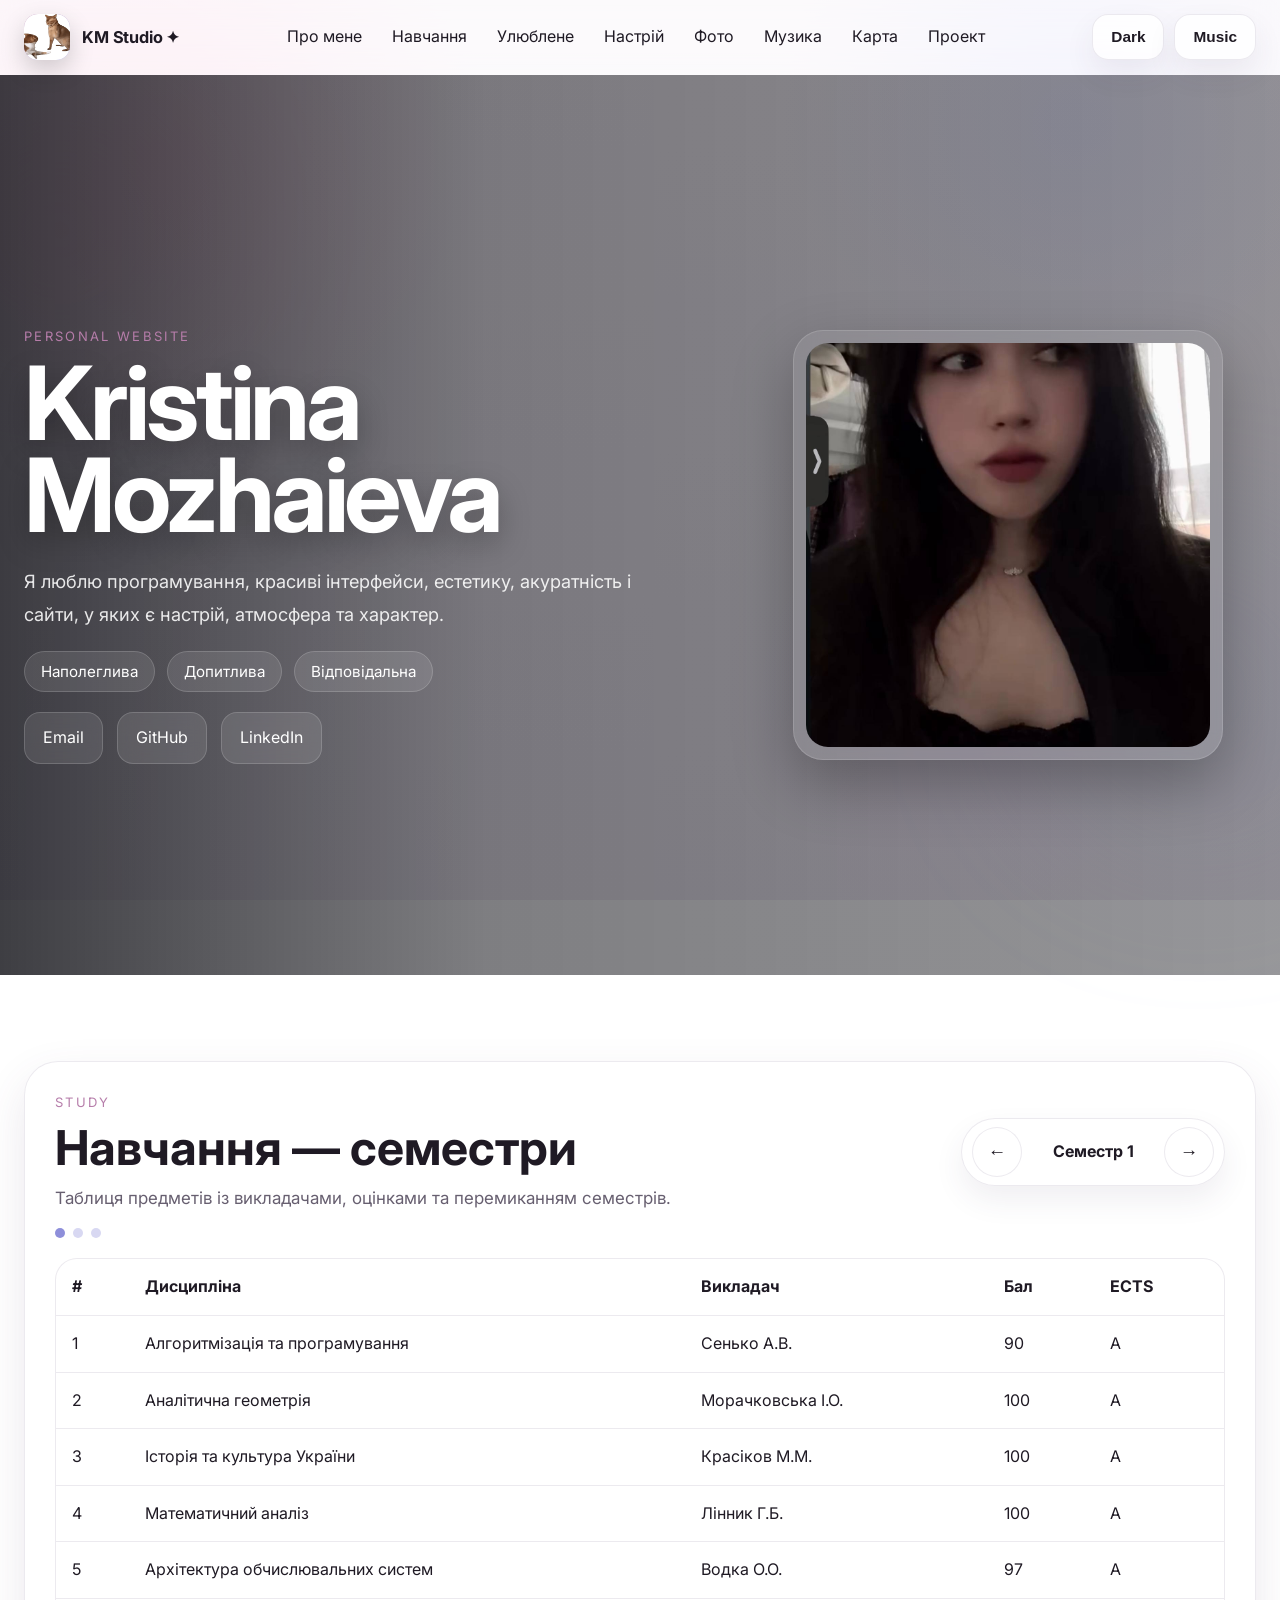
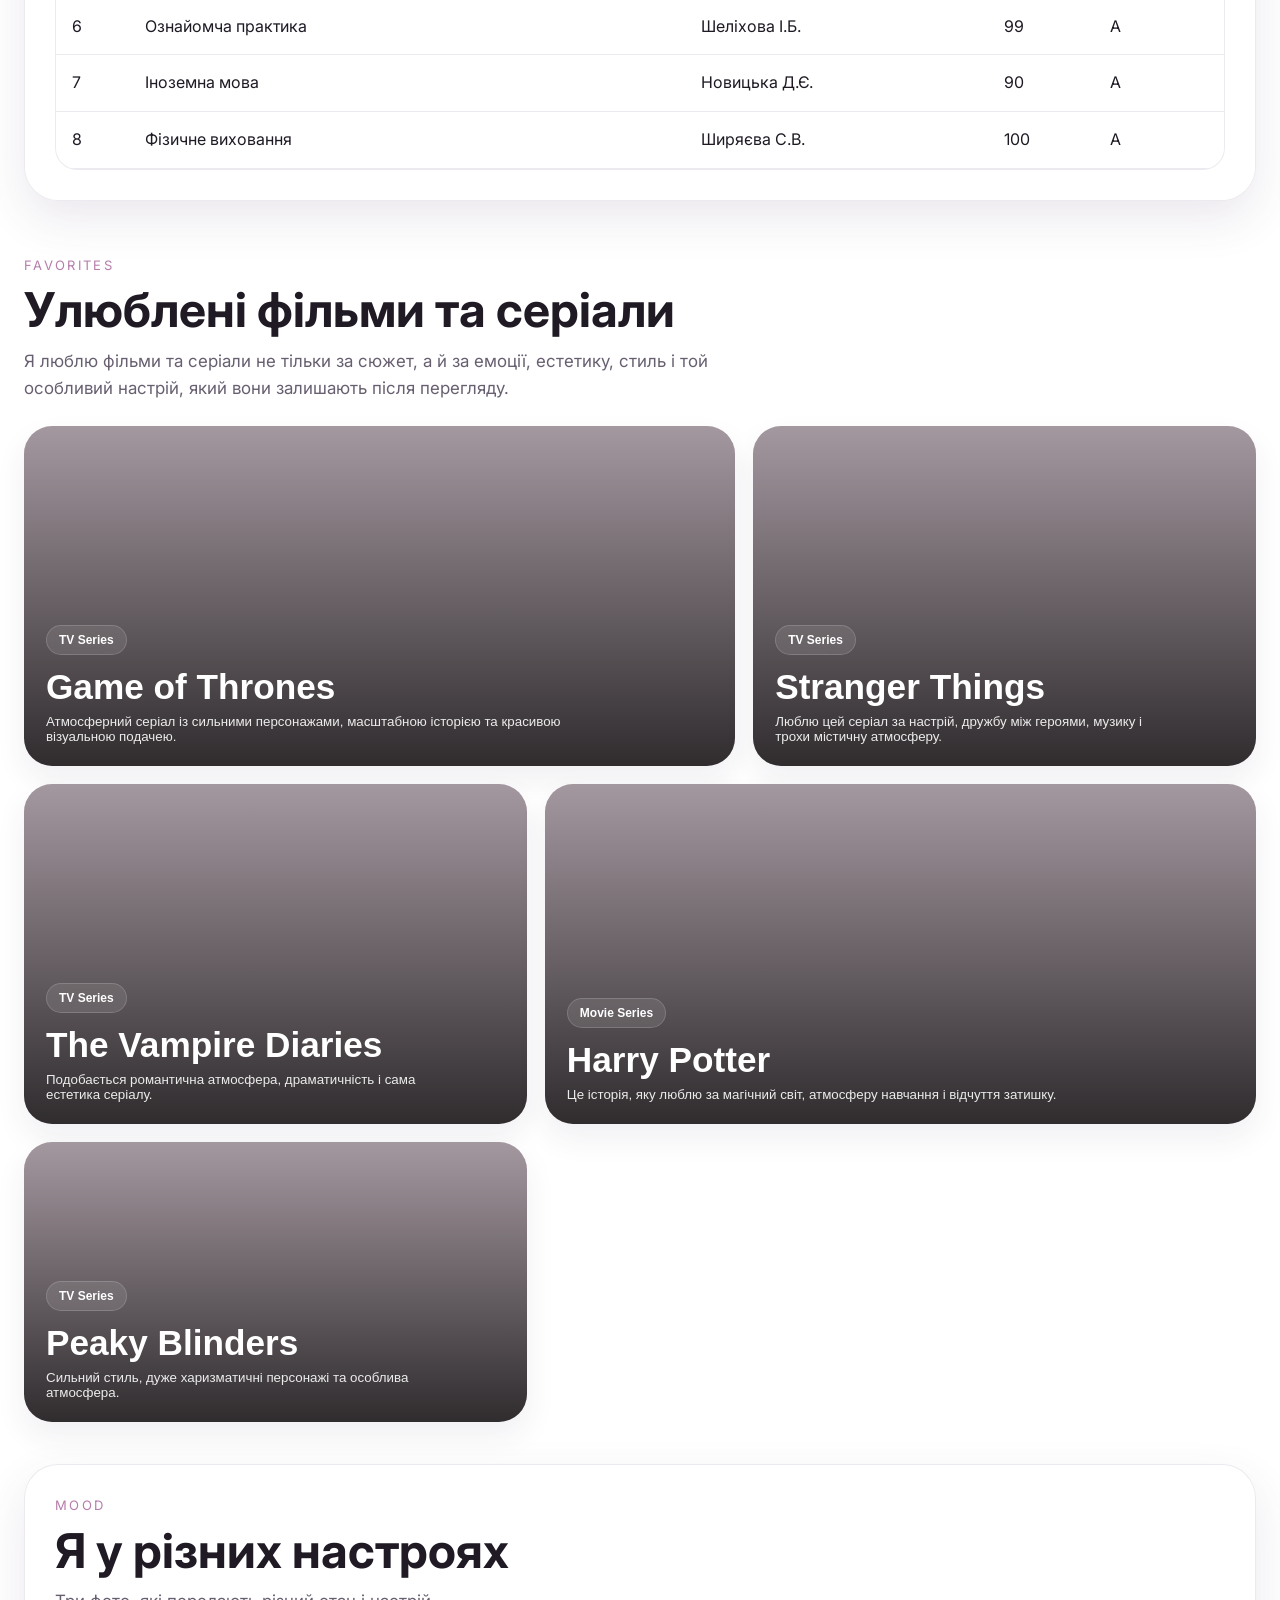
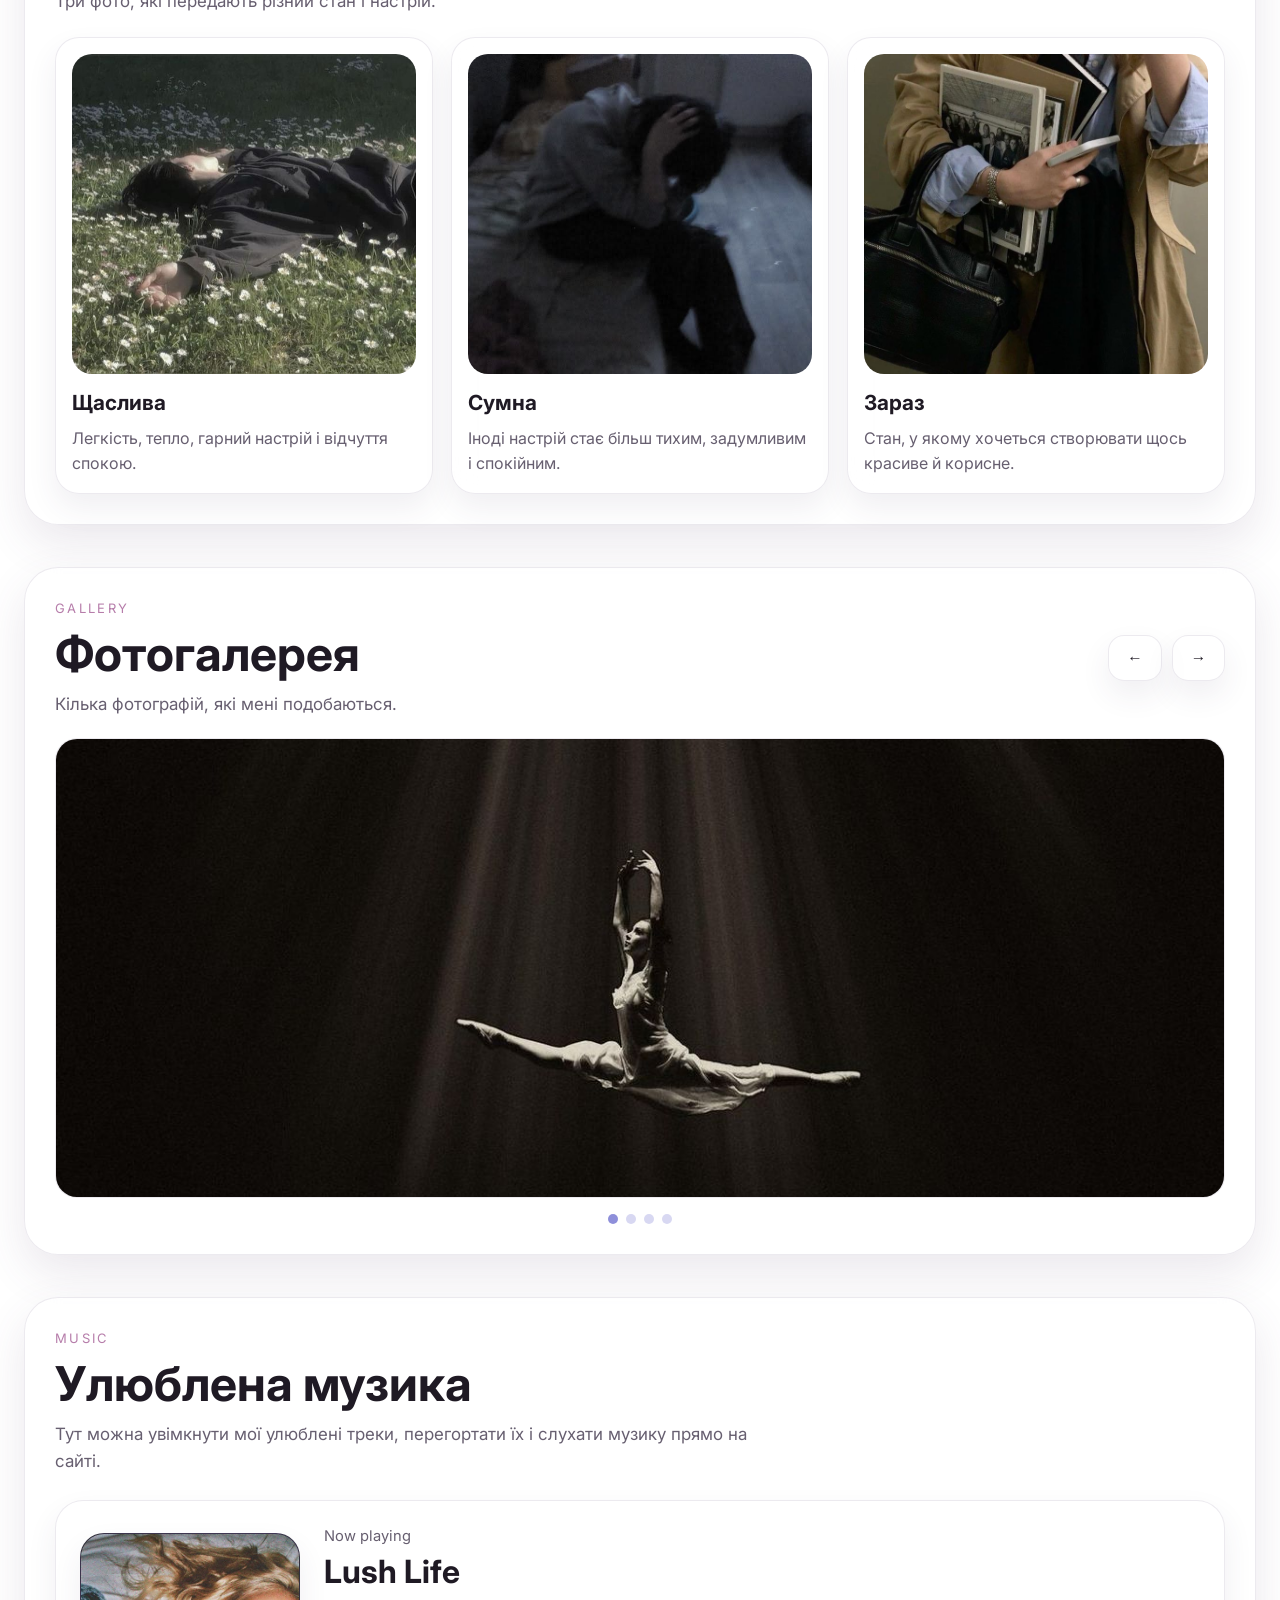
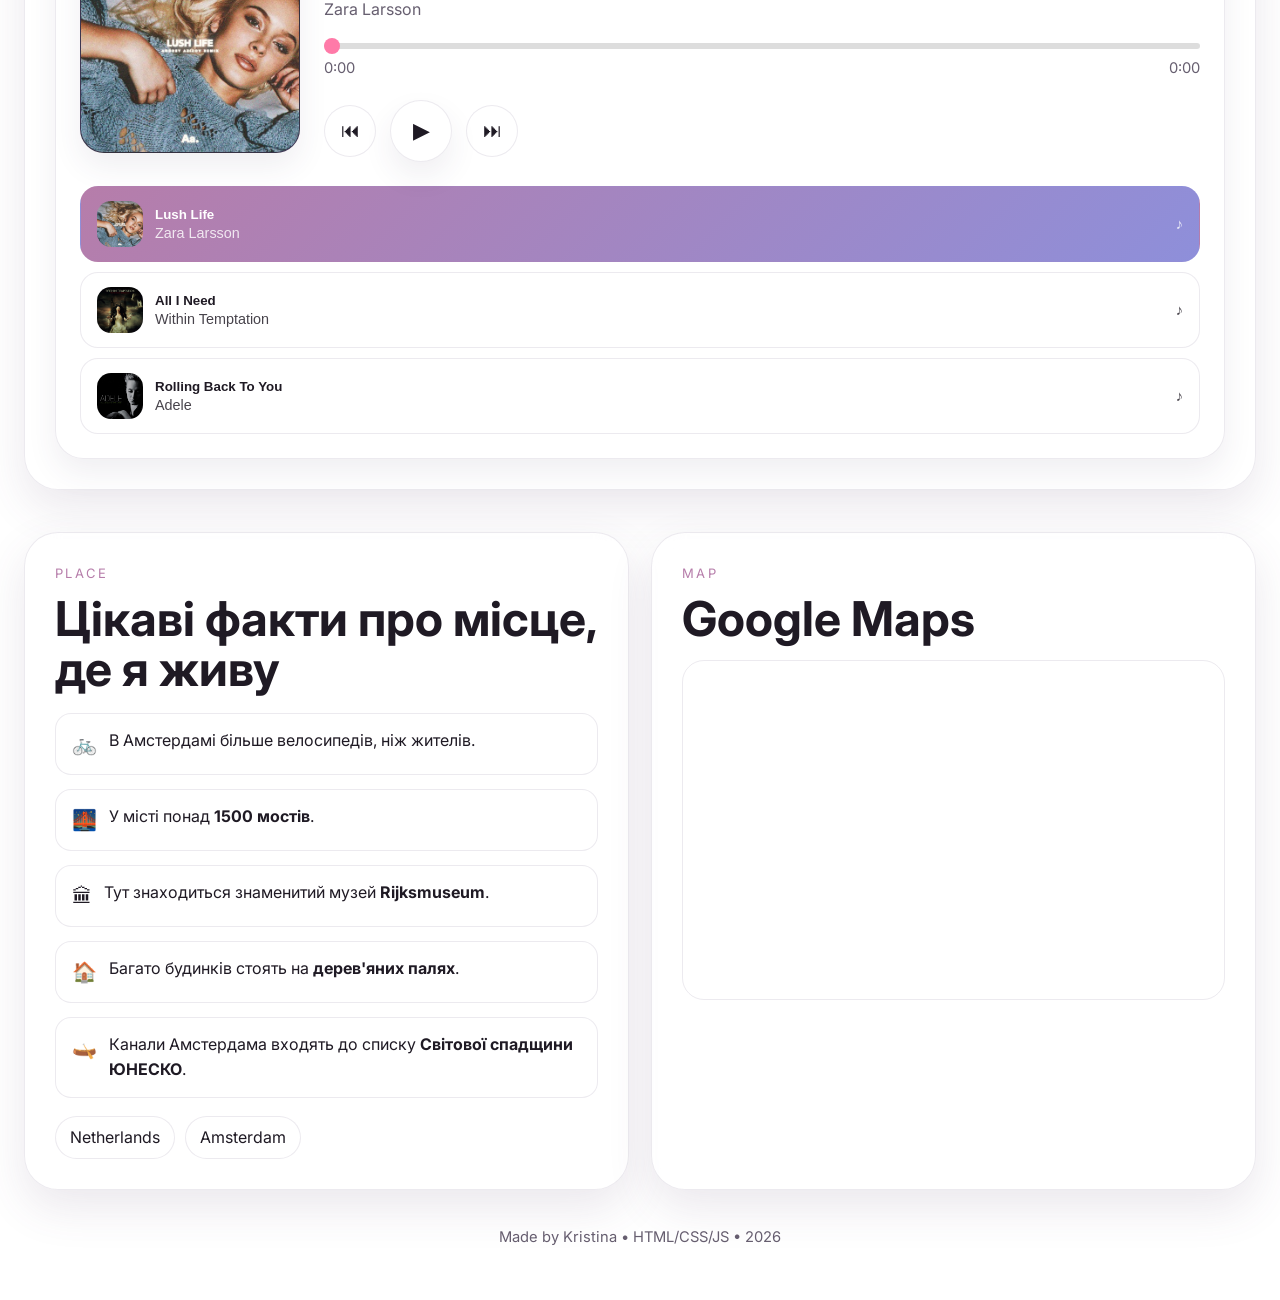
==== commit 6de64b99: "add" ====
--- a/index.html
+++ b/index.html
@@ -5,17 +5,11 @@
   <meta name="viewport" content="width=device-width, initial-scale=1">
   <title>Kristina Mozhaieva | Personal Website</title>
   <link rel="icon" type="image/png" href="img/favicon.png">
-  <meta
-    name="description"
-    content="Особиста сторінка Крістіни Можаєвої: навчання, улюблені фільми, настрій, фотогалерея та карта."
-  >
+  <meta name="description" content="Особиста сторінка Крістіни Можаєвої: навчання, улюблені фільми, настрій, фотогалерея та карта.">
 
   <link rel="preconnect" href="https://fonts.googleapis.com">
   <link rel="preconnect" href="https://fonts.gstatic.com" crossorigin>
-  <link
-    href="https://fonts.googleapis.com/css2?family=Inter:wght@400;500;600;700&display=swap"
-    rel="stylesheet"
-  >
+  <link href="https://fonts.googleapis.com/css2?family=Inter:wght@400;500;600;700&display=swap" rel="stylesheet">
 
   <link rel="stylesheet" href="css/base.css" />
   <link rel="stylesheet" href="css/layout.css" />
@@ -38,7 +32,6 @@
 </head>
 
 <body class="theme-light">
-  
   <header class="topbar" id="top">
     <div class="container topbar__inner">
       <a class="brand" href="#top" aria-label="На початок">
@@ -47,7 +40,6 @@
         </span>
         <span class="brand__text">KM Studio <span class="brand__icon">✦</span></span>
       </a>
-
       <nav class="nav" id="siteNav" aria-label="Навігація">
         <a href="#about">Про мене</a>
         <a href="#study">Навчання</a>
@@ -60,30 +52,18 @@
       </nav>
 
       <div class="actions">
-        <button
-          class="btn btn--ghost"
-          id="themeBtn"
-          type="button"
-          aria-pressed="false"
-        >
+        <button class="btn btn--ghost" id="themeBtn"  type="button" aria-pressed="false">
           <span id="themeBtnText">Dark</span>
         </button>
 
-        <button
-          class="burger"
-          id="burgerBtn"
-          type="button"
-          aria-label="Відкрити меню"
-          aria-expanded="false"
-          aria-controls="siteNav"
-        >
+        <button class="burger" id="burgerBtn" type="button"  aria-label="Відкрити меню"  aria-expanded="false"  aria-controls="siteNav">
           <span></span>
           <span></span>
           <span></span>
         </button>
         <button class="btn btn--ghost" id="headerMusicBtn" type="button" aria-pressed="false">
-  Music
-</button>
+          Music
+        </button>
       </div>
     </div>
   </header>
@@ -262,69 +242,68 @@
       </section>
       <!-- MUSIC -->
        <section class="section reveal" id="music" aria-labelledby="music-title">
-  <div class="softSection">
-    <div class="section__head">
-      <div>
-        <p class="sectionKicker">Music</p>
-        <h2 class="sectionTitle" id="music-title">Улюблена музика</h2>
-        <p class="sectionText">
-          Тут можна увімкнути мої улюблені треки, перегортати їх і слухати музику прямо на сайті.
-        </p>
-      </div>
-    </div>
-
-    <div class="musicPlayer">
-      <div class="musicPlayer__main">
-        <div class="musicPlayer__coverWrap">
-          <img
-            class="musicPlayer__cover"
-            id="musicCover"
-            src="img/music/cover1.jpg"
-            alt="Album cover"
-          >
-        </div>
-
-        <div class="musicPlayer__body">
-          <div class="musicPlayer__top">
-            <div>
-              <p class="musicPlayer__label">Now playing</p>
-              <h3 class="musicPlayer__title" id="musicTitle">Track title</h3>
-              <p class="musicPlayer__artist" id="musicArtist">Artist name</p>
-            </div>
-          </div>
-
-          <div class="musicPlayer__progressBlock">
-            <input
-              class="musicPlayer__progress"
-              id="musicProgress"
-              type="range"
-              min="0"
-              max="100"
-              value="0"
-              step="1"
-              aria-label="Music progress"
-            >
-
-            <div class="musicPlayer__time">
-              <span id="currentTime">0:00</span>
-              <span id="durationTime">0:00</span>
-            </div>
-          </div>
-
-          <div class="musicPlayer__controls">
-            <button class="musicControl musicControl--ghost" id="prevTrack" type="button" aria-label="Previous track">⏮</button>
-            <button class="musicControl musicControl--play" id="playPauseBtn" type="button" aria-label="Play or pause">▶</button>
-            <button class="musicControl musicControl--ghost" id="nextTrack" type="button" aria-label="Next track">⏭</button>
-          </div>
-        </div>
-      </div>
-
-      <div class="musicQueue" id="musicList"></div>
-
-      <audio id="audioPlayer"></audio>
-    </div>
-  </div>
-</section>
+          <div class="softSection">
+            <div class="section__head">
+              <div>
+                <p class="sectionKicker">Music</p>
+                <h2 class="sectionTitle" id="music-title">Улюблена музика</h2>
+                <p class="sectionText">
+                  Тут можна увімкнути мої улюблені треки, перегортати їх і слухати музику прямо на сайті.
+                </p>
+              </div>
+            </div>
+
+            <div class="musicPlayer">
+              <div class="musicPlayer__main">
+                <div class="musicPlayer__coverWrap">
+                  <img
+                    class="musicPlayer__cover"
+                    id="musicCover"
+                    src="img/music/cover1.jpg"
+                    alt="Album cover"
+                  >
+                </div>
+
+                <div class="musicPlayer__body">
+                  <div class="musicPlayer__top">
+                    <div>
+                      <p class="musicPlayer__label">Now playing</p>
+                      <h3 class="musicPlayer__title" id="musicTitle">Track title</h3>
+                      <p class="musicPlayer__artist" id="musicArtist">Artist name</p>
+                    </div>
+                  </div>
+
+                  <div class="musicPlayer__progressBlock">
+                    <input
+                      class="musicPlayer__progress"
+                      id="musicProgress"
+                      type="range"
+                      min="0"
+                      max="100"
+                      value="0"
+                      step="1"
+                      aria-label="Music progress"
+                    >
+
+                    <div class="musicPlayer__time">
+                      <span id="currentTime">0:00</span>
+                      <span id="durationTime">0:00</span>
+                    </div>
+                  </div>
+
+                  <div class="musicPlayer__controls">
+                    <button class="musicControl musicControl--ghost" id="prevTrack" type="button" aria-label="Previous track">⏮</button>
+                    <button class="musicControl musicControl--play" id="playPauseBtn" type="button" aria-label="Play or pause">▶</button>
+                    <button class="musicControl musicControl--ghost" id="nextTrack" type="button" aria-label="Next track">⏭</button>
+                  </div>
+                </div>
+              </div>
+
+              <div class="musicQueue" id="musicList"></div>
+              <audio id="audioPlayer"></audio>
+            </div>
+          </div>
+        </section>
 
 
       <!-- PLACE -->
--- a/css/theme.css
+++ b/css/theme.css
@@ -3,7 +3,7 @@
 ========================= */
 
 :root {
-  --container: 1280px;
+  --container: 1280px; 
 
   --radius-xl: 34px;
   --radius-lg: 26px;
